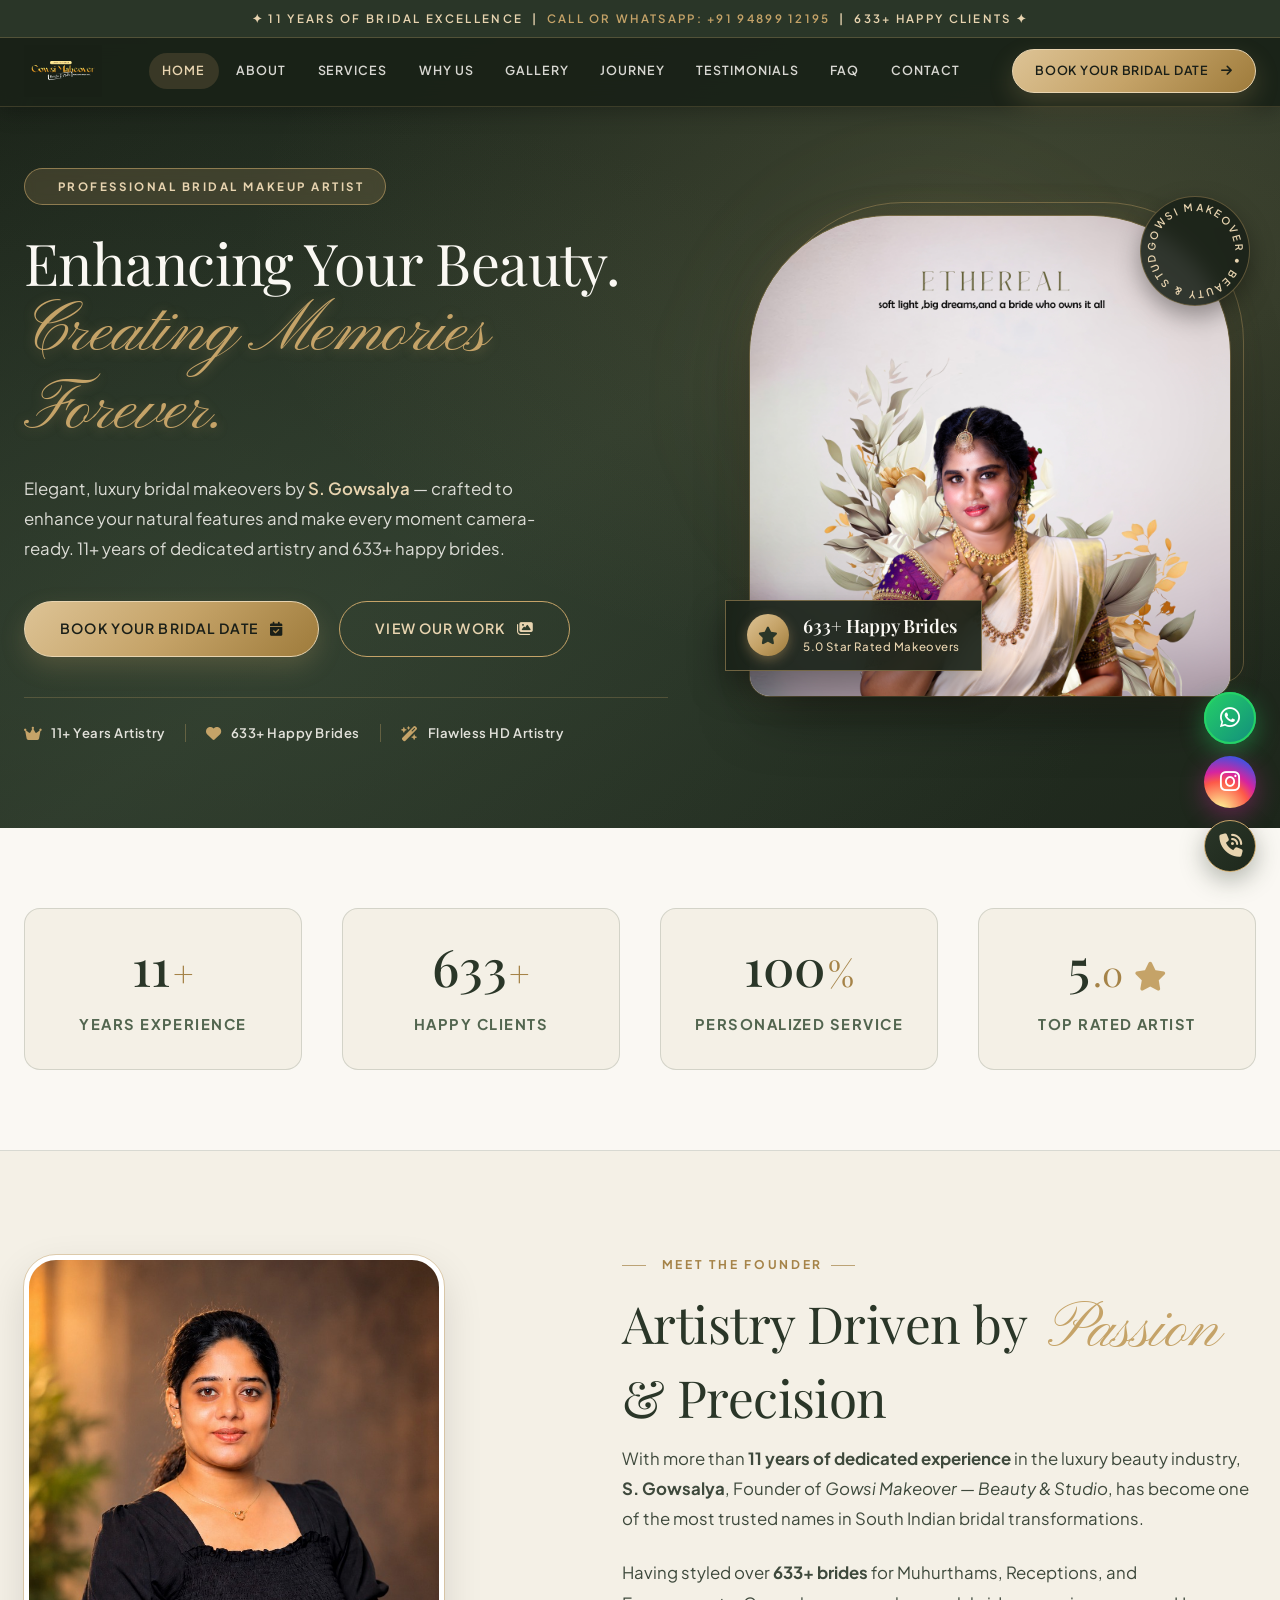
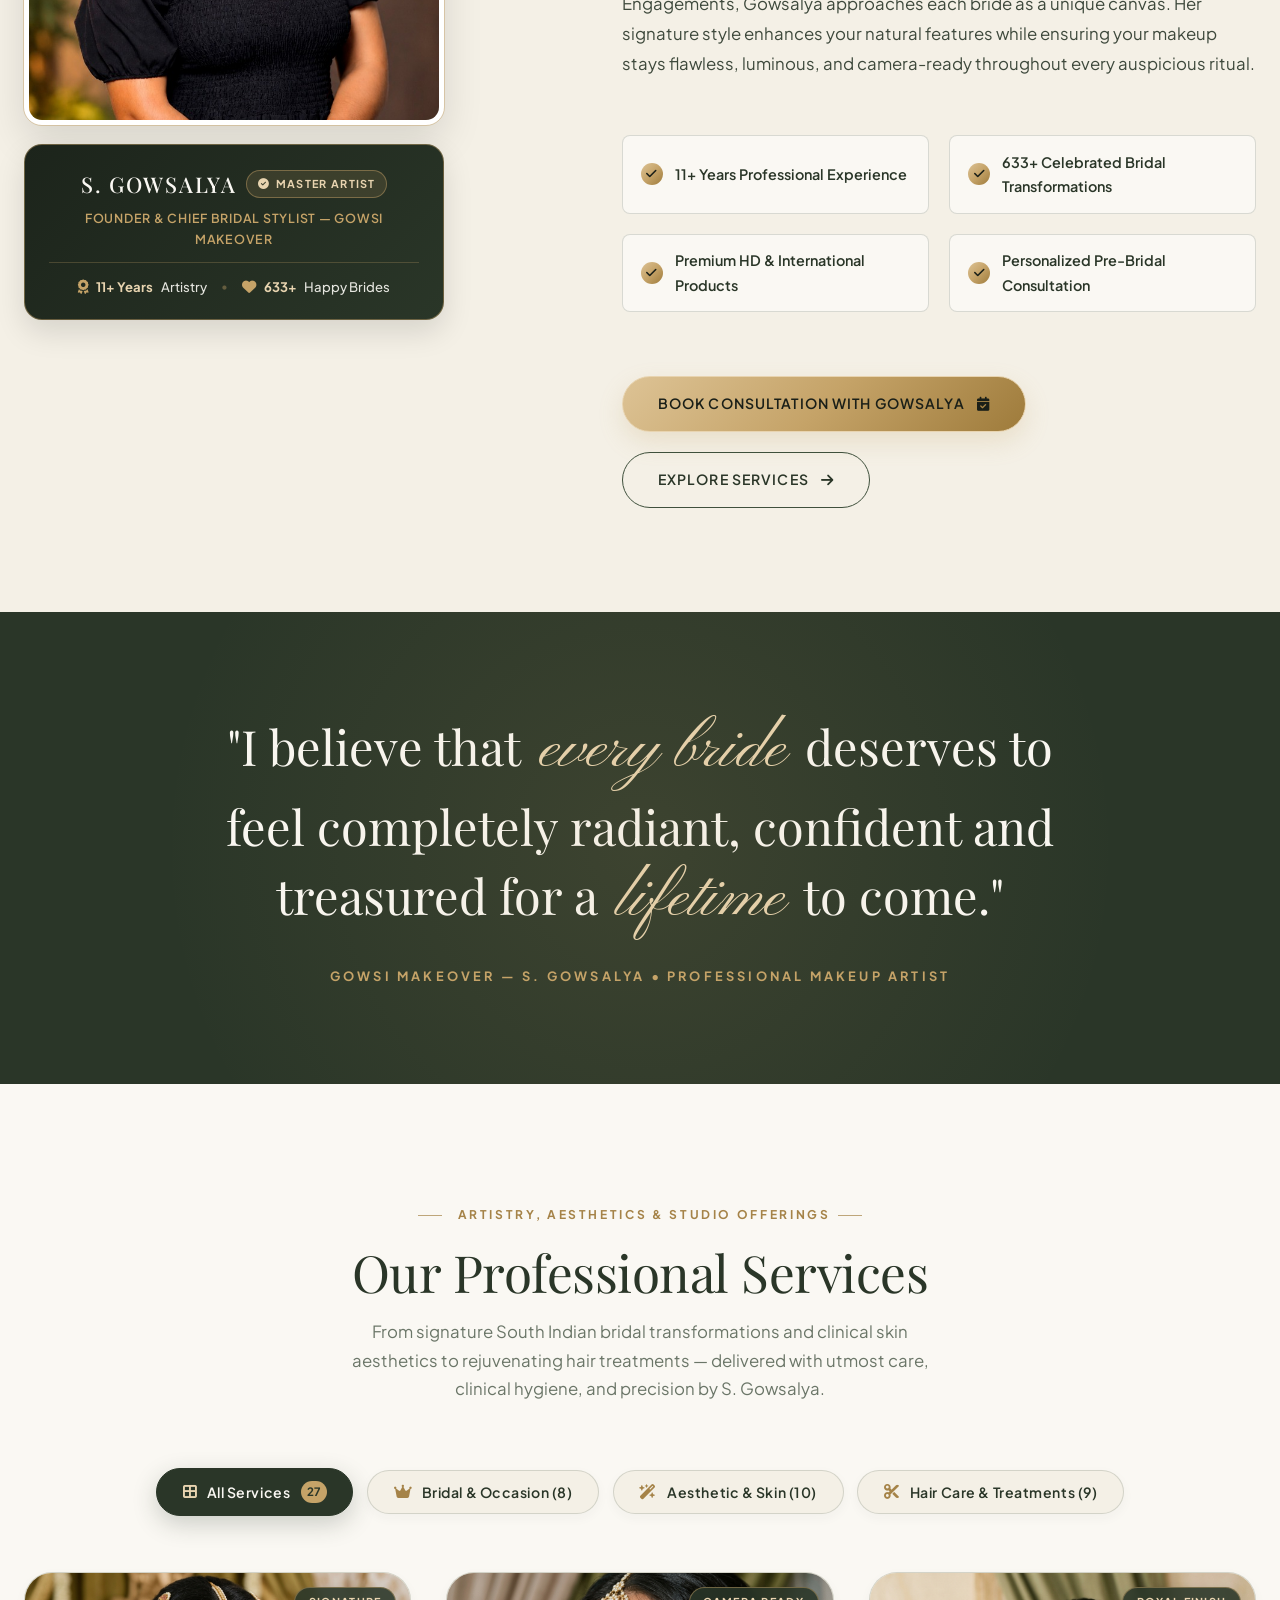
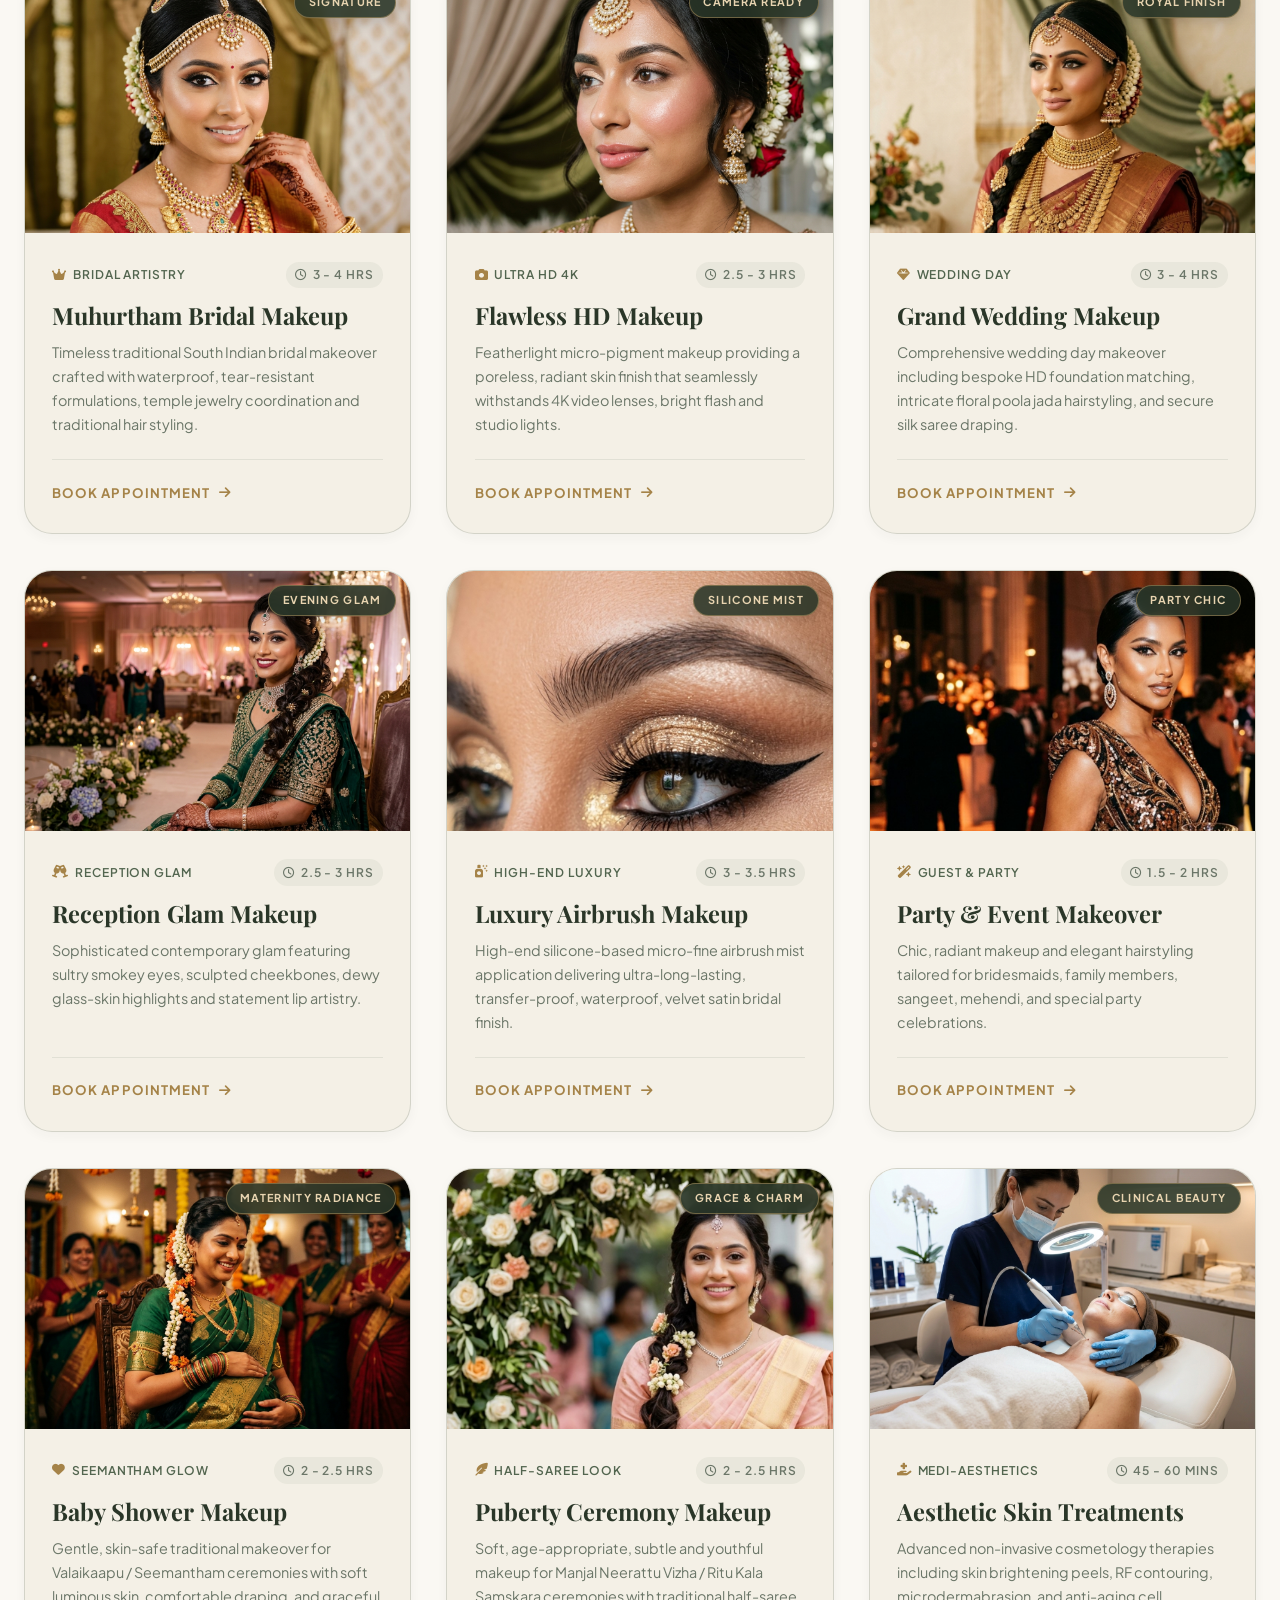
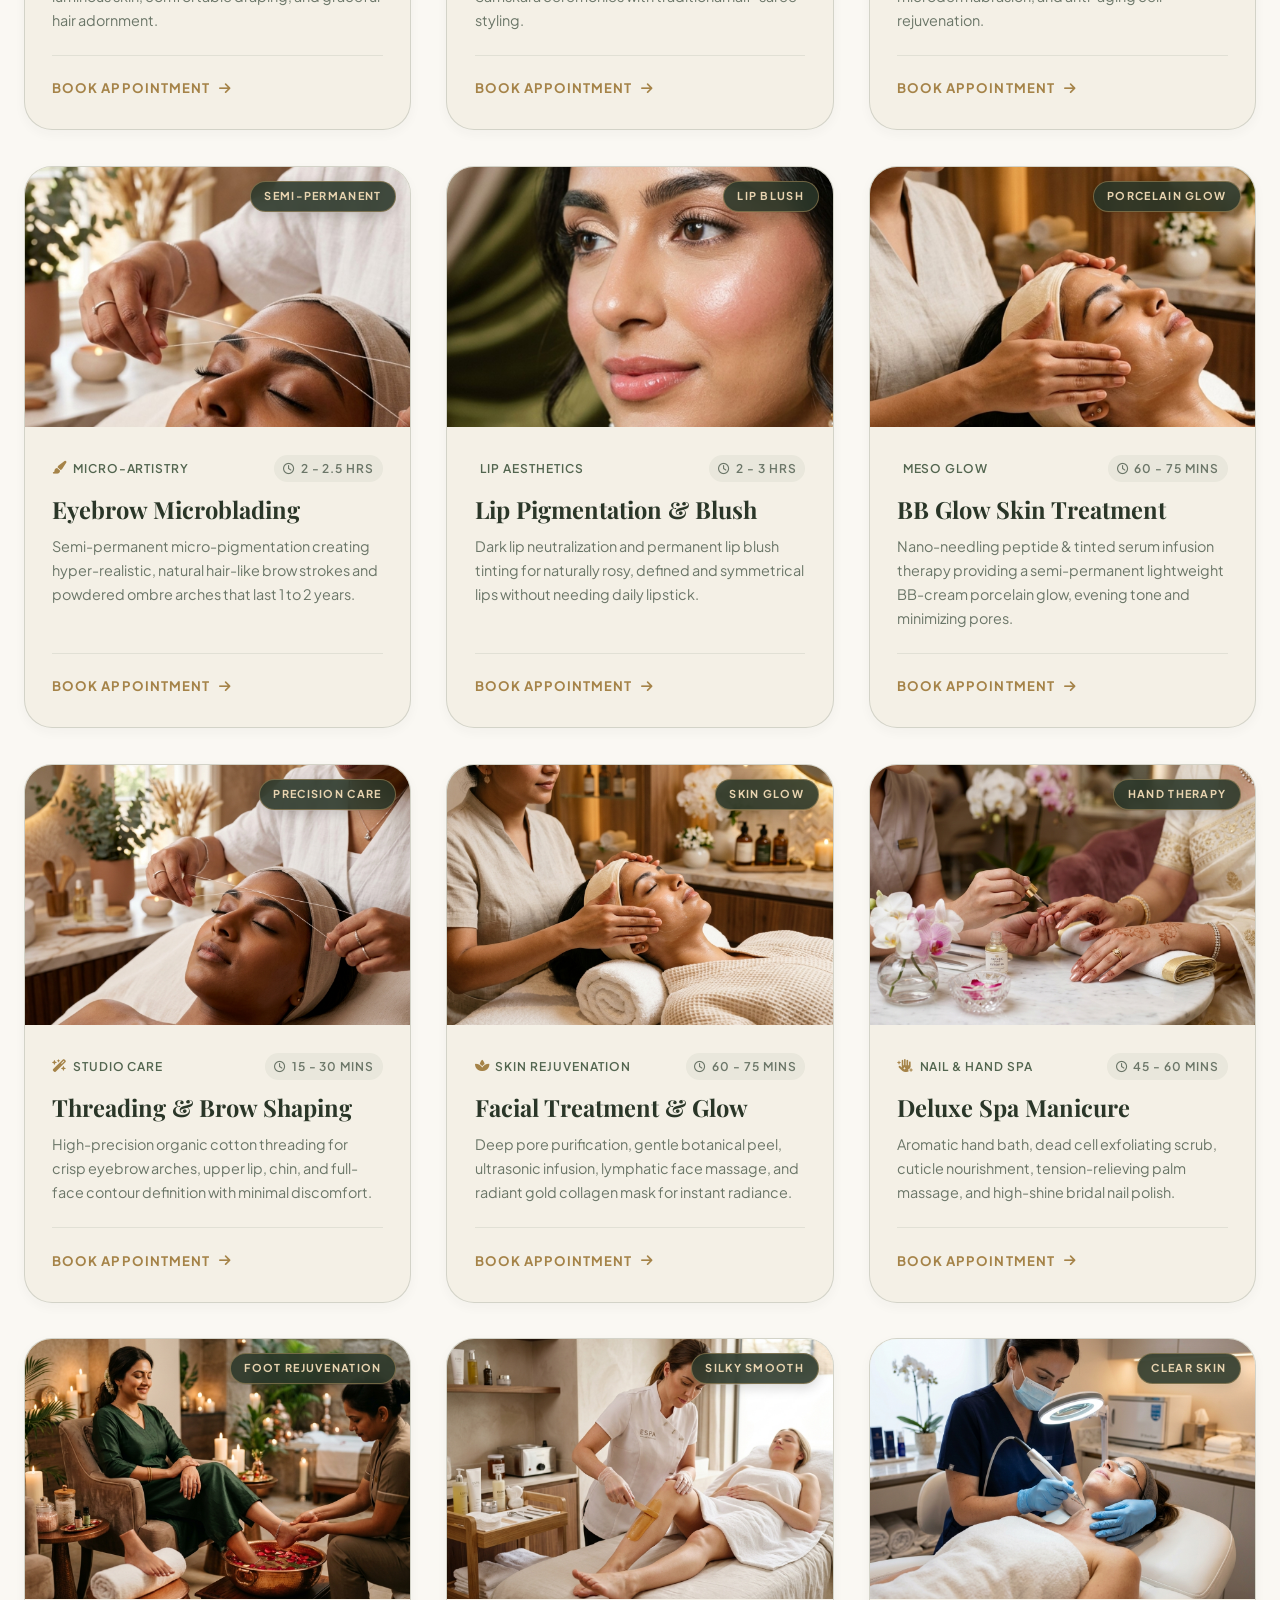
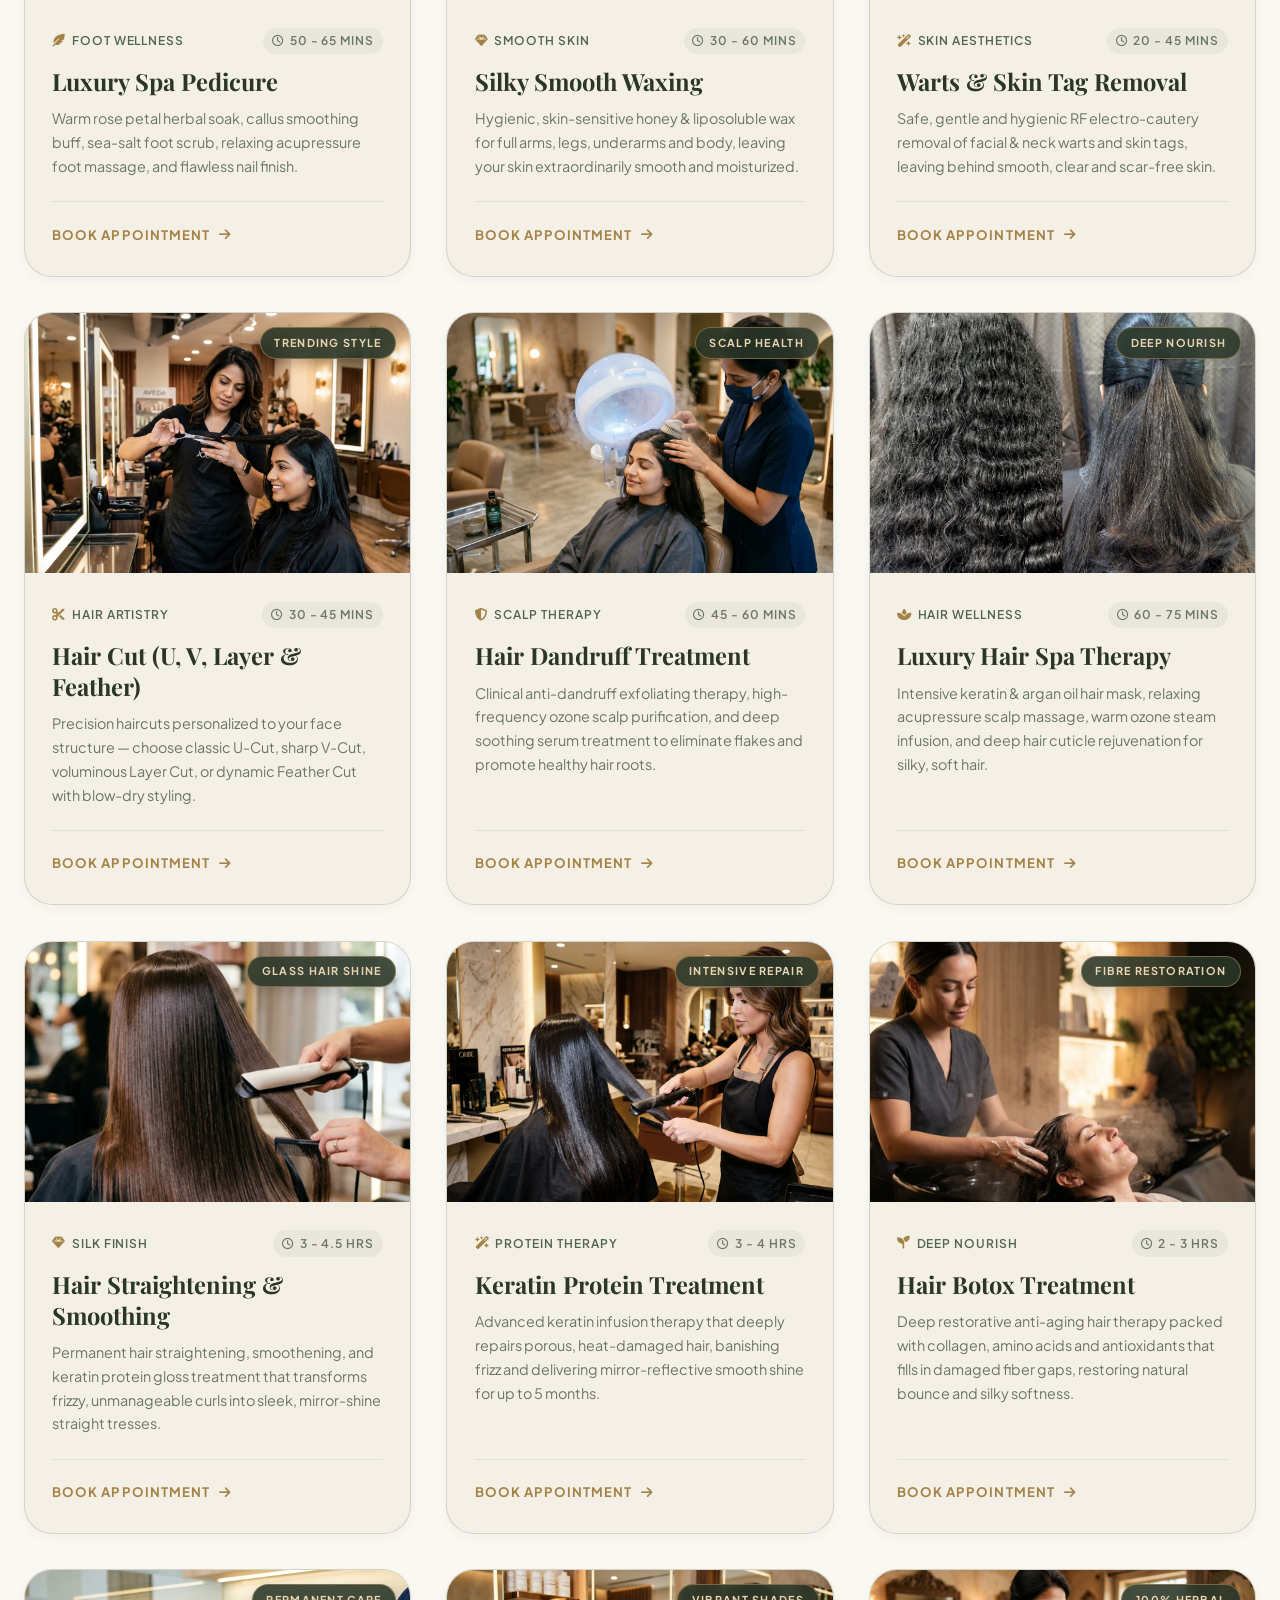
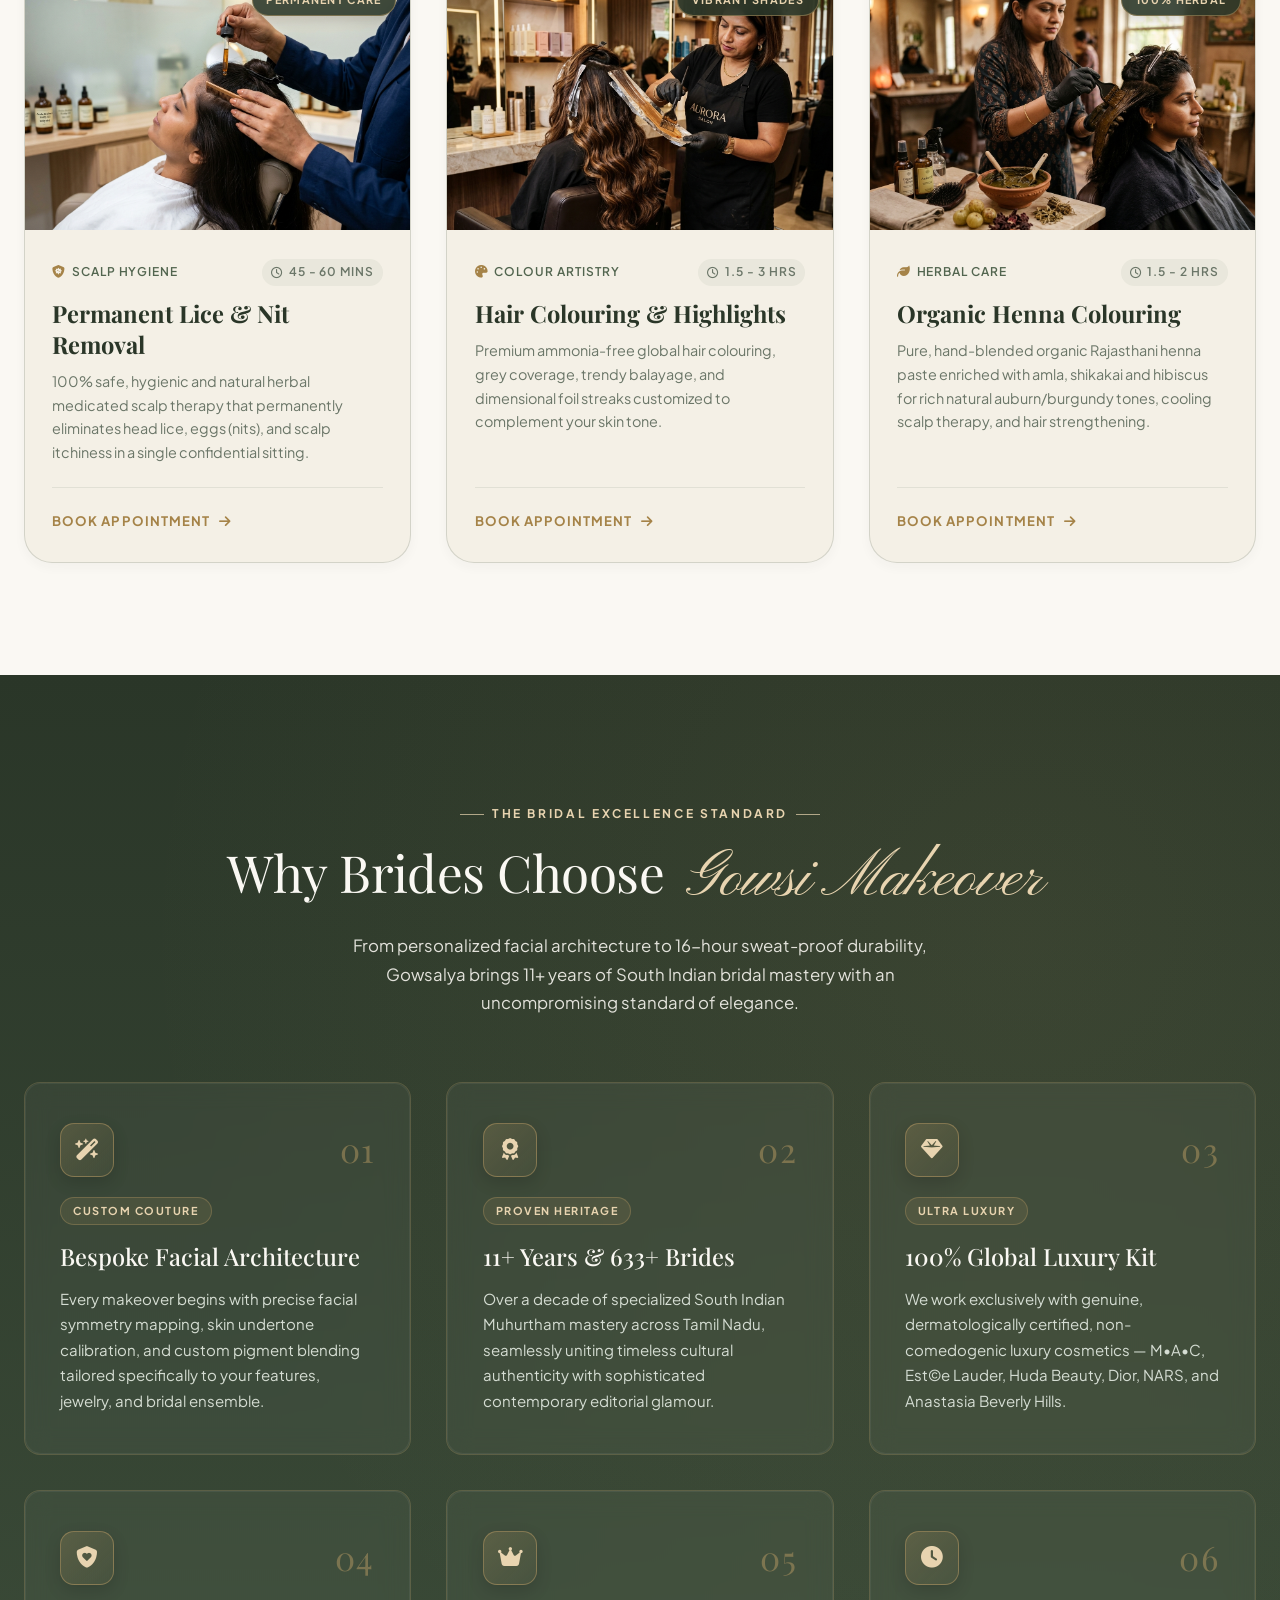
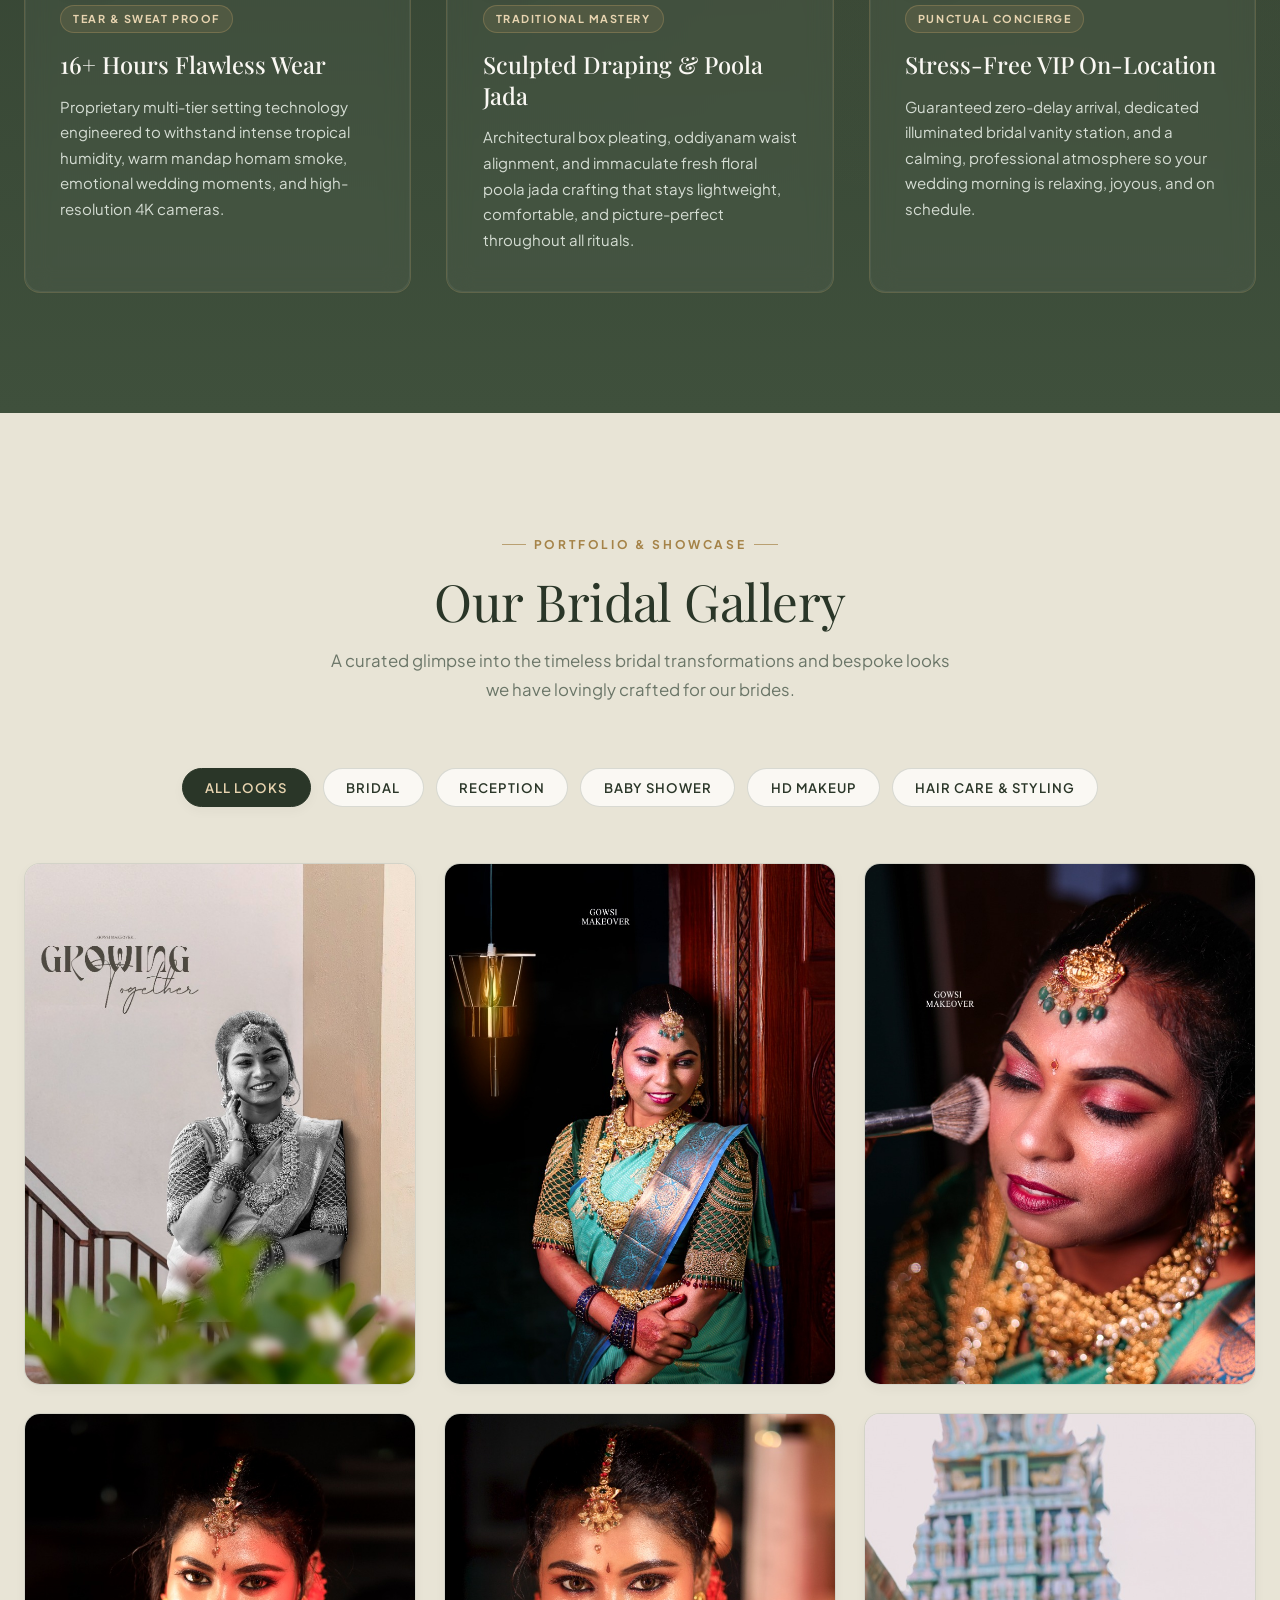
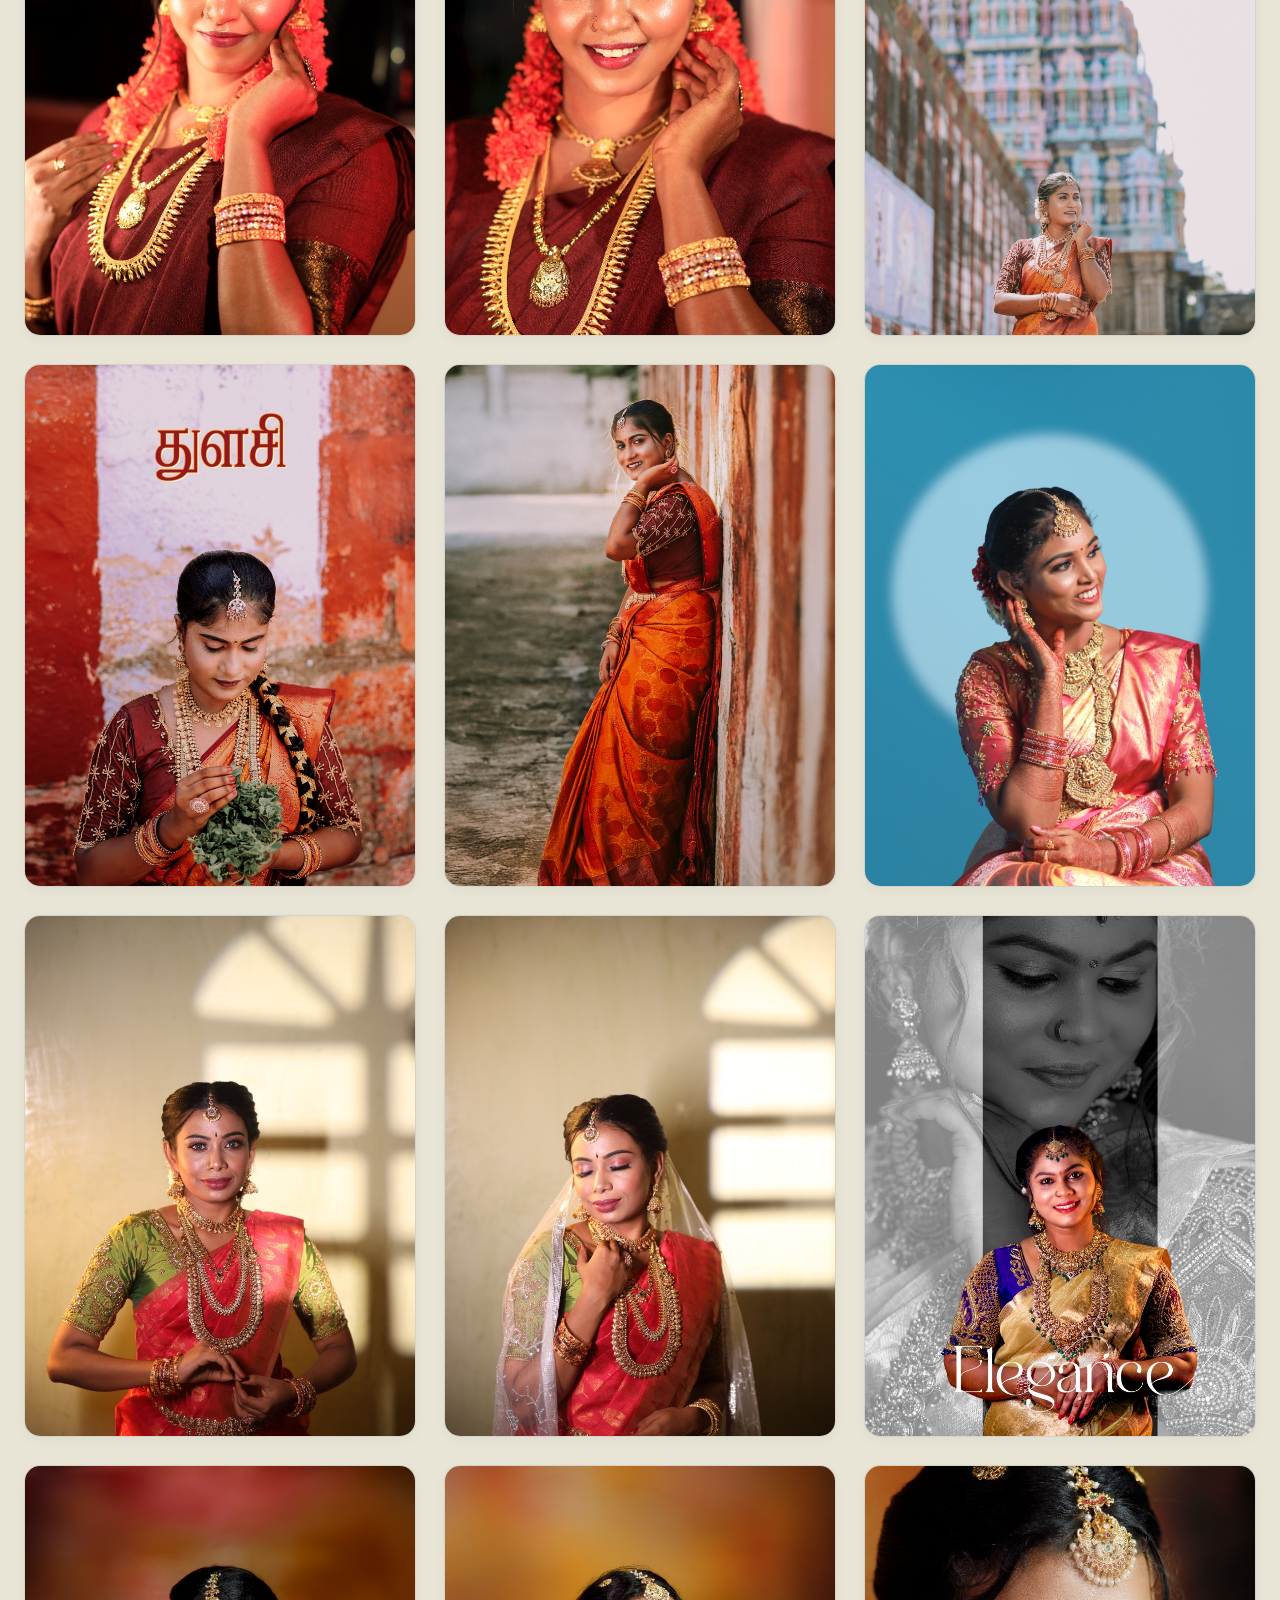
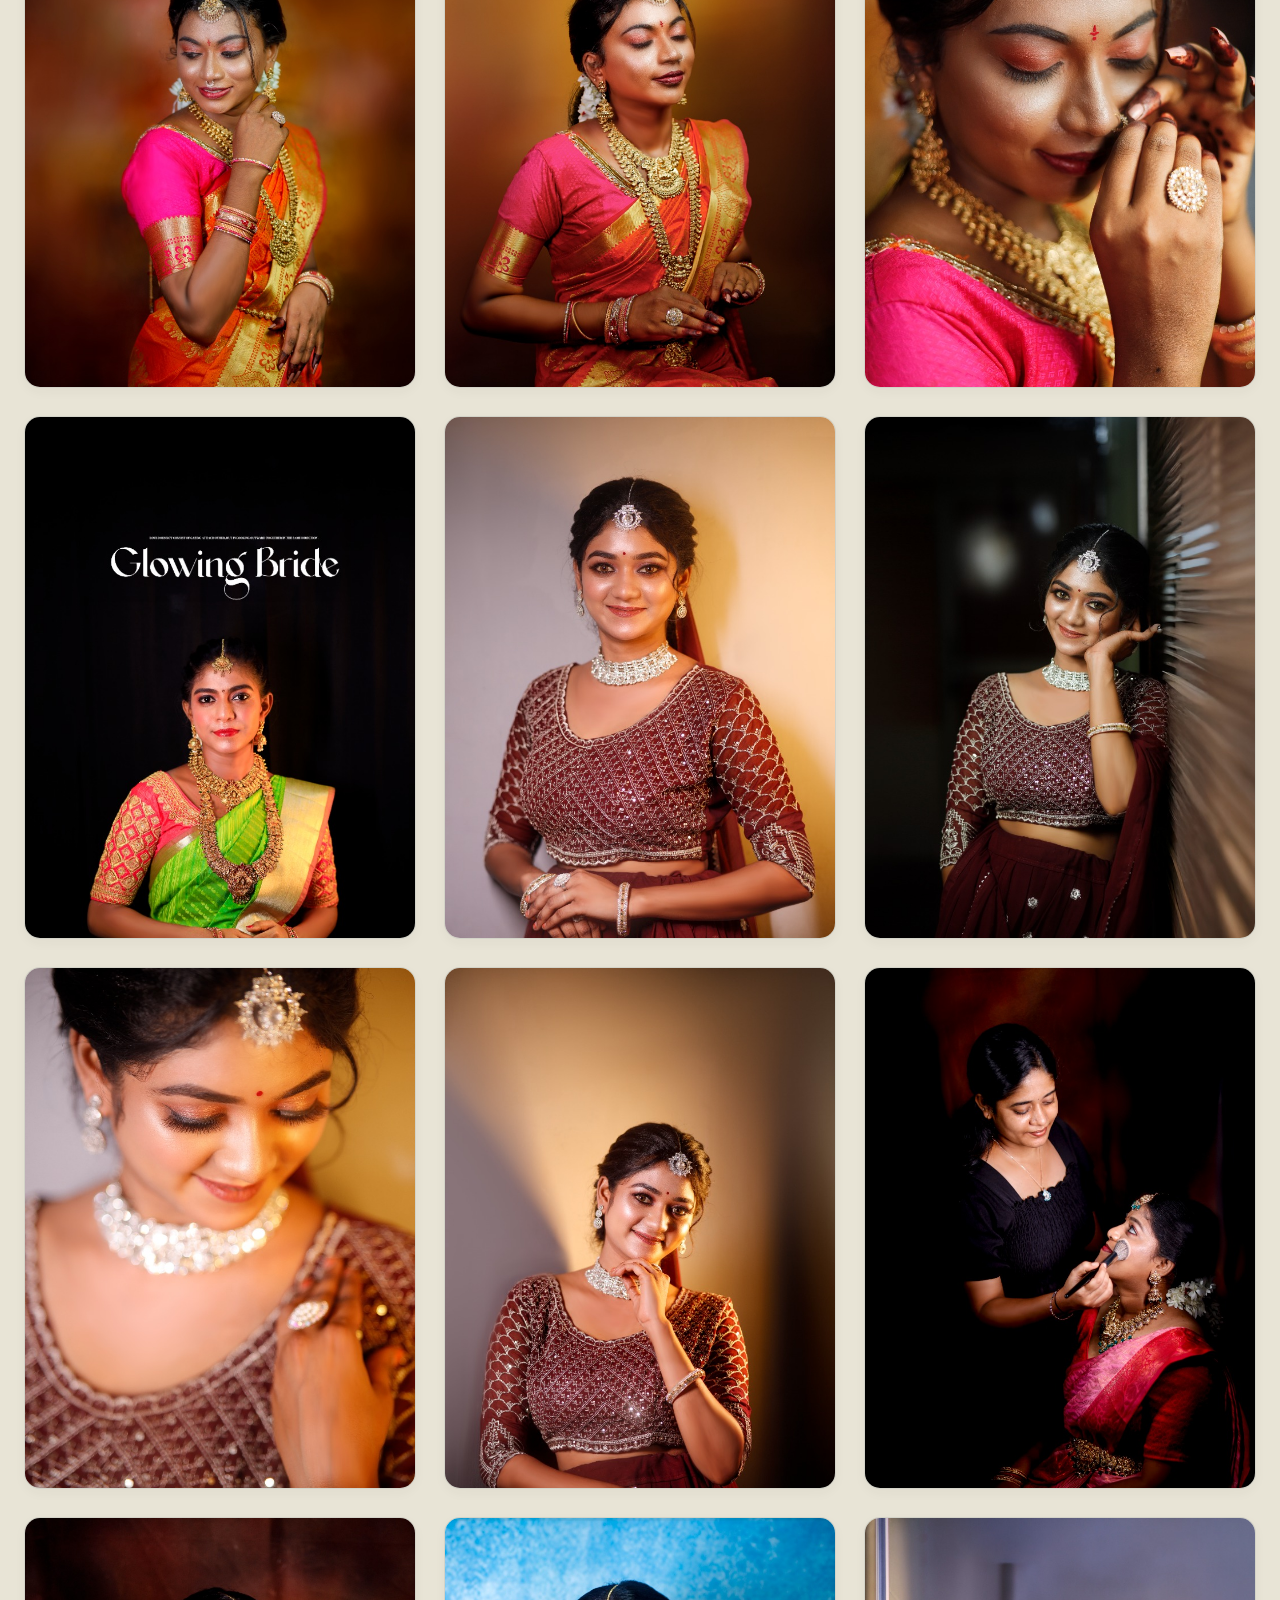
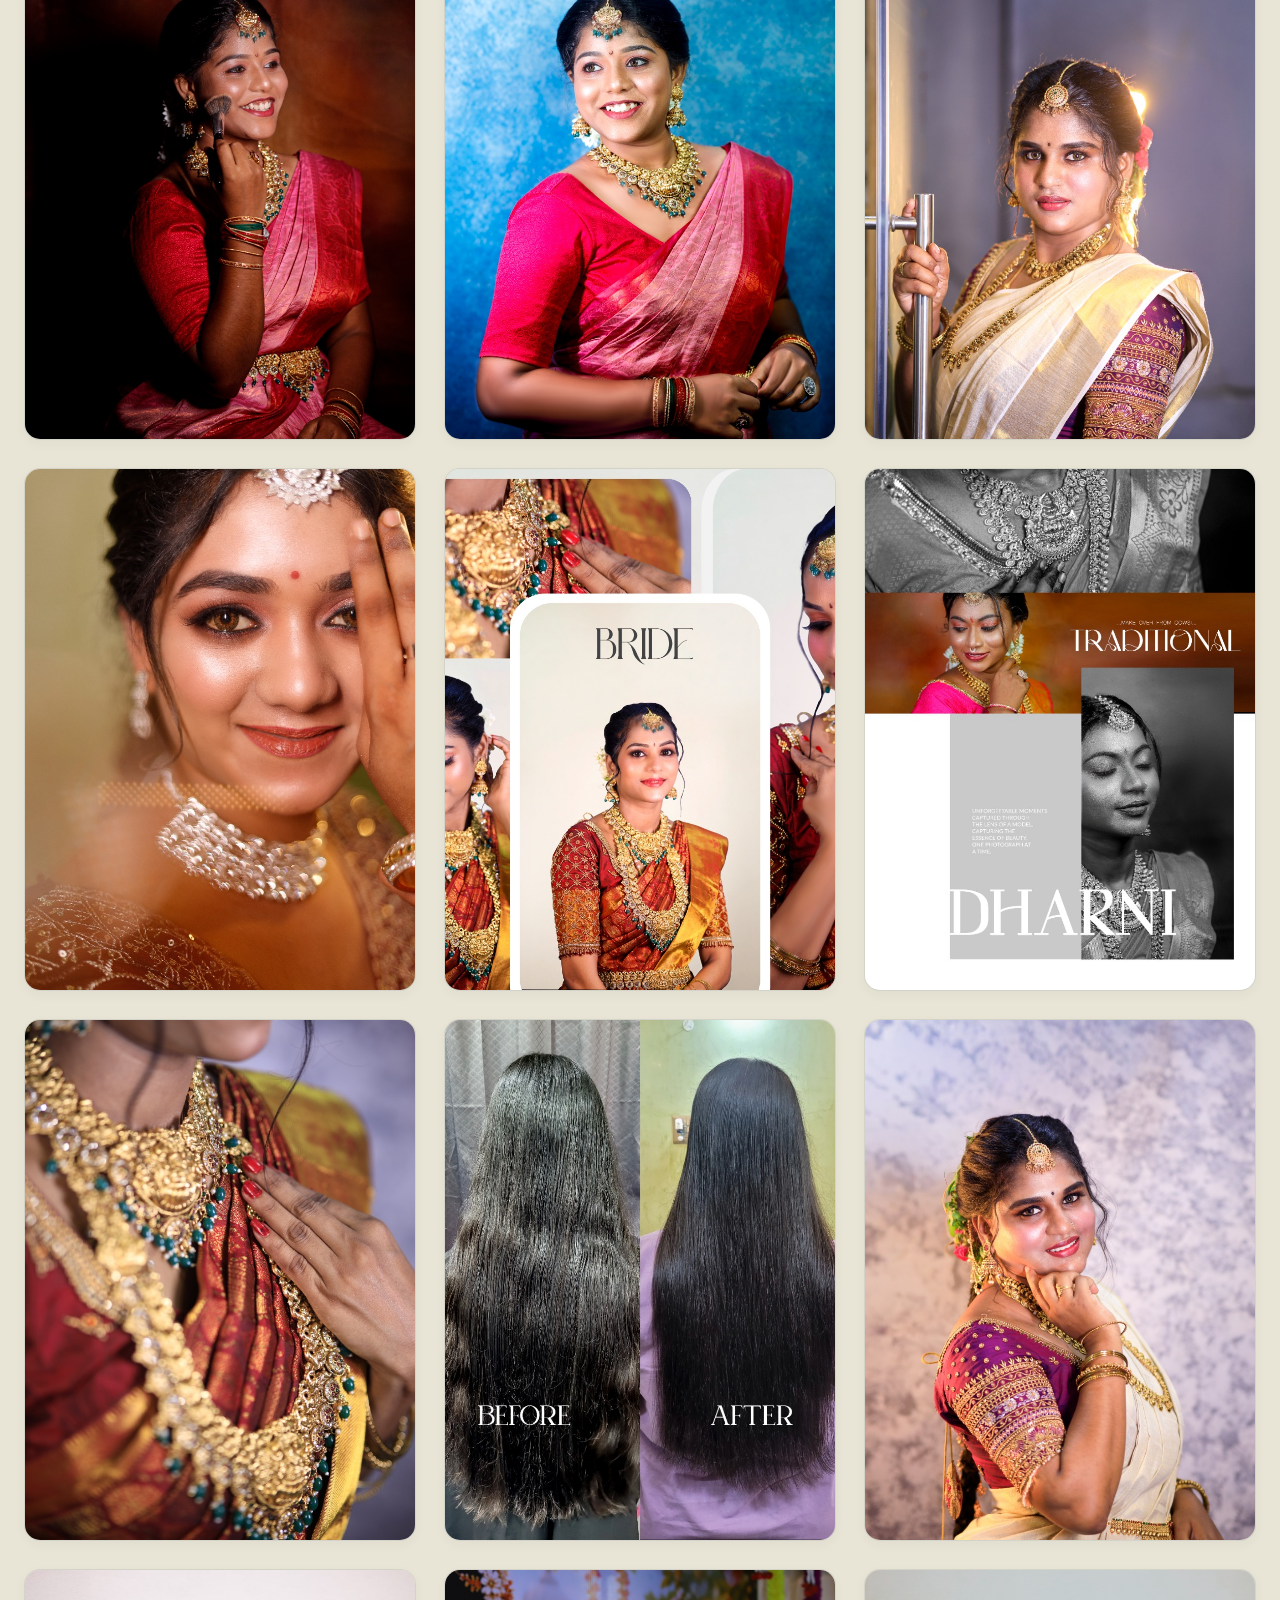
==== gowsalya makeup/index.html @ 1aa8d176 "Add files via upload" ====
<!DOCTYPE html>
<html lang="en">
<head>
  <meta charset="UTF-8">
  <meta name="viewport" content="width=device-width, initial-scale=1.0">
  <meta http-equiv="X-UA-Compatible" content="ie=edge">
  
  <!-- Primary SEO Meta Tags -->
  <title>Gowsi Makeover | Professional Bridal Makeup Artist — S. Gowsalya</title>
  <meta name="title" content="Gowsi Makeover | Professional Bridal Makeup Artist — S. Gowsalya">
  <meta name="description" content="Gowsi Makeover by S. Gowsalya offers elegant and personalized bridal makeup, hairstyling and beauty services. With 11 years of experience and 633+ happy clients, create your dream bridal look with Gowsalya.">
  <meta name="keywords" content="Gowsi Makeover, S. Gowsalya, Gowsalya Makeup Artist, Bridal Makeup Artist, South Indian Bridal Makeup, HD Bridal Makeup, Reception Makeup, Engagement Makeup, Saree Draping, Bridal Hairstyling">
  <meta name="author" content="Gowsi Makeover — S. Gowsalya">
  <meta name="theme-color" content="#3F503C">

  <!-- Open Graph / Facebook / WhatsApp -->
  <meta property="og:type" content="website">
  <meta property="og:title" content="Gowsi Makeover | Professional Bridal Makeup Artist — S. Gowsalya">
  <meta property="og:description" content="Elegant bridal makeovers crafted to enhance your natural beauty and make every moment camera-ready. 250+ bridal makeovers crafted with love and precision.">
  <meta property="og:image" content="assets/images/hero_bridal_main.jpg">

  <!-- Stylesheets -->
  <link rel="stylesheet" href="styles/main.css">
  
  <!-- Font Awesome Icons -->
  <link rel="stylesheet" href="https://cdnjs.cloudflare.com/ajax/libs/font-awesome/6.4.0/css/all.min.css">
</head>
<body>

  <!-- Gold Announcement Bar -->
  <div class="announcement-bar" id="announcementBar">
    ✦ 11 Years of Bridal Excellence &nbsp;|&nbsp; <span>Call or WhatsApp: +91 94899 12195</span> &nbsp;|&nbsp; 633+ Happy Clients ✦
  </div>

  <!-- ==========================================================================
       NAVIGATION BAR
       ========================================================================== -->
  <header class="site-header" id="siteHeader">
    <div class="container nav-wrapper">
      <a href="#home" class="brand-logo" id="navBrandLogo" aria-label="Gowsi Makeover - Home">
        <img src="assets/images/gowsi_logo.jpg" alt="Gowsi Makeover — Beauty &amp; Studio — Professional Makeup Artist" class="logo-img">
      </a>

      <nav class="nav-links" id="desktopNav">
        <a href="#home" class="nav-link active">Home</a>
        <a href="#about" class="nav-link">About</a>
        <a href="#services" class="nav-link">Services</a>
        <a href="#why-us" class="nav-link">Why Us</a>
        <a href="#gallery" class="nav-link">Gallery</a>
        <a href="#experience" class="nav-link">Journey</a>
        <a href="#testimonials" class="nav-link">Testimonials</a>
        <a href="#faq" class="nav-link">FAQ</a>
        <a href="#contact" class="nav-link">Contact</a>
      </nav>

      <a href="#contact" class="btn btn-primary nav-cta-btn" id="headerCtaBtn">
        <span>Book Your Bridal Date</span>
        <i class="fa-solid fa-arrow-right"></i>
      </a>

      <button class="mobile-toggle" id="mobileMenuToggle" aria-label="Toggle Navigation Menu">
        <div class="hamburger-box">
          <span class="hamburger-line"></span>
          <span class="hamburger-line"></span>
          <span class="hamburger-line"></span>
        </div>
      </button>
    </div>
  </header>

  <!-- Mobile Drawer Menu -->
  <div class="mobile-nav-drawer" id="mobileDrawer">
    <div>
      <div class="brand-logo mobile-drawer-logo" style="margin-bottom: 2.5rem;">
        <img src="assets/images/gowsi_logo.jpg" alt="Gowsi Makeover — Beauty &amp; Studio" class="logo-img logo-img-drawer">
      </div>
      <div class="mobile-nav-links">
        <a href="#home" class="mobile-nav-link">Home</a>
        <a href="#about" class="mobile-nav-link">About Gowsalya</a>
        <a href="#services" class="mobile-nav-link">Beauty Services</a>
        <a href="#why-us" class="mobile-nav-link">Why Choose Us</a>
        <a href="#gallery" class="mobile-nav-link">Bridal Gallery</a>
        <a href="#experience" class="mobile-nav-link">The Experience</a>
        <a href="#testimonials" class="mobile-nav-link">Testimonials</a>
        <a href="#faq" class="mobile-nav-link">FAQ</a>
        <a href="#contact" class="mobile-nav-link">Contact &amp; Enquiry</a>
      </div>
    </div>
    <div class="mobile-drawer-footer">
      <p>Elevating South Indian Bridal Beauty</p>
      <a href="#contact" class="btn btn-primary" style="width: 100%;">Book Your Date</a>
    </div>
  </div>

  <!-- ==========================================================================
       HERO SECTION — Two-Column Split Layout with Full Bridal Portrait
       ========================================================================== -->
  <section class="hero-section" id="home">
    <div class="hero-bg-glow"></div>
    <div class="container hero-grid">
      <!-- Left Column: Content &amp; Conversion Elements -->
      <div class="hero-content">
        <div class="hero-badge-pill">
          <i class="fa-solid fa-sparkles sparkle"></i>
          <span>Professional Bridal Makeup Artist</span>
        </div>

        <h1 class="hero-title">
          Enhancing Your Beauty.<br>
          <span class="cursive-highlight">Creating Memories Forever.</span>
        </h1>

        <p class="hero-description">
          Elegant, luxury bridal makeovers by <strong>S. Gowsalya</strong> — crafted to enhance your natural features and make every moment camera-ready. 11+ years of dedicated artistry and 633+ happy brides.
        </p>

        <div class="hero-actions">
          <a href="#contact" class="btn btn-primary" id="heroPrimaryCta">
            <span>Book Your Bridal Date</span>
            <i class="fa-solid fa-calendar-check"></i>
          </a>
          <a href="#gallery" class="btn btn-outline-gold" id="heroSecondaryCta">
            <span>View Our Work</span>
            <i class="fa-solid fa-images"></i>
          </a>
        </div>

        <!-- Trust Badges Strip below CTAs -->
        <div class="hero-trust-badges">
          <div class="trust-badge-item">
            <i class="fa-solid fa-crown"></i>
            <span>11+ Years Artistry</span>
          </div>
          <div class="trust-badge-divider"></div>
          <div class="trust-badge-item">
            <i class="fa-solid fa-heart"></i>
            <span>633+ Happy Brides</span>
          </div>
          <div class="trust-badge-divider"></div>
          <div class="trust-badge-item">
            <i class="fa-solid fa-wand-magic-sparkles"></i>
            <span>Flawless HD Artistry</span>
          </div>
        </div>
      </div>

      <!-- Right Column: Visual Frame with Full Bridal Photo -->
      <div class="hero-visual">
        <div class="hero-image-wrapper">
          <div class="hero-image-backdrop"></div>
          
          <div class="hero-image-frame">
            <img src="assets/images/hero_gowsalya_bridal.jpg" alt="S. Gowsalya Bridal Makeover — Gowsi Makeover" loading="eager" id="heroMainImg">
          </div>

          <!-- Floating Client Count Card -->
          <div class="hero-floating-card">
            <div class="floating-card-icon">
              <i class="fa-solid fa-star"></i>
            </div>
            <div class="floating-card-text">
              <span class="card-title">633+ Happy Brides</span>
              <span class="card-subtitle">5.0 Star Rated Makeovers</span>
            </div>
          </div>

          <!-- Rotating Luxury Seal Badge -->
          <div class="hero-seal-badge">
            <div class="seal-rotating-text">
              <svg viewBox="0 0 100 100" width="100%" height="100%">
                <defs>
                  <path id="circlePath" d="M 50, 50 m -37, 0 a 37,37 0 1,1 74,0 a 37,37 0 1,1 -74,0" />
                </defs>
                <text font-size="9.5" font-weight="600" letter-spacing="2px" fill="var(--color-gold-light)">
                  <textPath xlink:href="#circlePath" href="#circlePath">
                    GOWSI MAKEOVER • BEAUTY &amp; STUDIO •
                  </textPath>
                </text>
              </svg>
            </div>
            <div class="seal-center-icon">
              <i class="fa-solid fa-sparkles"></i>
            </div>
          </div>
        </div>
      </div>
    </div>
  </section>

  <!-- ==========================================================================
       EXPERIENCE &amp; STATS SECTION
       ========================================================================== -->
  <section class="stats-section" id="stats">
    <div class="container">
      <div class="stats-grid">
        <div class="stat-card">
          <div class="stat-number-wrapper">
            <span class="stat-number" data-target="11">0</span>
            <span class="stat-suffix">+</span>
          </div>
          <div class="stat-title">Years Experience</div>
        </div>

        <div class="stat-card">
          <div class="stat-number-wrapper">
            <span class="stat-number" data-target="633">0</span>
            <span class="stat-suffix">+</span>
          </div>
          <div class="stat-title">Happy Clients</div>
        </div>

        <div class="stat-card">
          <div class="stat-number-wrapper">
            <span class="stat-number" data-target="100">0</span>
            <span class="stat-suffix">%</span>
          </div>
          <div class="stat-title">Personalized Service</div>
        </div>

        <div class="stat-card">
          <div class="stat-number-wrapper">
            <span class="stat-number" data-target="5">0</span>
            <span class="stat-suffix">.0 <i class="fa-solid fa-star" style="color: var(--color-gold-main); font-size: 0.82em; margin-left: 2px;"></i></span>
          </div>
          <div class="stat-title">Top Rated Artist</div>
        </div>
      </div>
    </div>
  </section>

  <!-- ==========================================================================
       ABOUT SECTION — MEET THE FOUNDER: S. GOWSALYA
       ========================================================================== -->
  <section class="about-section" id="about">
    <div class="container">
      <div class="about-grid">
        <!-- Left: Founder Portrait &amp; Profile Card -->
        <div class="about-image-wrapper">
          <div class="about-main-image-frame">
            <img src="assets/images/gowsalya_founder.jpg" alt="S. Gowsalya — Founder &amp; Chief Bridal Makeup Artist at Gowsi Makeover" loading="lazy">
          </div>

          <!-- Professional Identity Card below Photo -->
          <div class="founder-profile-card">
            <div class="founder-identity">
              <div class="founder-badge-row">
                <h3 class="founder-name">S. GOWSALYA</h3>
                <span class="founder-verified-pill"><i class="fa-solid fa-circle-check"></i> Master Artist</span>
              </div>
              <span class="founder-role">Founder &amp; Chief Bridal Stylist — Gowsi Makeover</span>
            </div>
            <div class="founder-meta">
              <div class="meta-tag"><i class="fa-solid fa-award"></i> <strong>11+ Years</strong> Artistry</div>
              <div class="meta-sep">•</div>
              <div class="meta-tag"><i class="fa-solid fa-heart"></i> <strong>633+</strong> Happy Brides</div>
            </div>
          </div>
        </div>

        <!-- Right: Professional Bio &amp; Highlights -->
        <div class="about-content">
          <div class="eyebrow-tag"><i class="fa-solid fa-sparkles"></i> Meet The Founder</div>
          <h2 class="section-title">
            Artistry Driven by <span class="script-accent">Passion</span> &amp; Precision
          </h2>

          <p class="about-body-text">
            With more than <strong>11 years of dedicated experience</strong> in the luxury beauty industry, <strong>S. Gowsalya</strong>, Founder of <em>Gowsi Makeover — Beauty &amp; Studio</em>, has become one of the most trusted names in South Indian bridal transformations.
          </p>

          <p class="about-body-text">
            Having styled over <strong>633+ brides</strong> for Muhurthams, Receptions, and Engagements, Gowsalya approaches each bride as a unique canvas. Her signature style enhances your natural features while ensuring your makeup stays flawless, luminous, and camera-ready throughout every auspicious ritual.
          </p>

          <div class="about-highlights-grid">
            <div class="highlight-item">
              <div class="icon-check"><i class="fa-solid fa-check"></i></div>
              <span>11+ Years Professional Experience</span>
            </div>
            <div class="highlight-item">
              <div class="icon-check"><i class="fa-solid fa-check"></i></div>
              <span>633+ Celebrated Bridal Transformations</span>
            </div>
            <div class="highlight-item">
              <div class="icon-check"><i class="fa-solid fa-check"></i></div>
              <span>Premium HD &amp; International Products</span>
            </div>
            <div class="highlight-item">
              <div class="icon-check"><i class="fa-solid fa-check"></i></div>
              <span>Personalized Pre-Bridal Consultation</span>
            </div>
          </div>

          <div class="about-actions-row">
            <a href="#contact" class="btn btn-primary" id="aboutConsultCta">
              <span>Book Consultation with Gowsalya</span>
              <i class="fa-solid fa-calendar-check"></i>
            </a>
            <a href="#services" class="btn btn-outline-olive" id="aboutServicesCta">
              <span>Explore Services</span>
              <i class="fa-solid fa-arrow-right"></i>
            </a>
          </div>
        </div>
      </div>
    </div>
  </section>

  <!-- ==========================================================================
       EDITORIAL QUOTE BANNER
       ========================================================================== -->
  <section class="editorial-quote-banner">
    <div class="container-narrow">
      <p class="quote-statement">
        "I believe that <span class="script-word">every bride</span> deserves to feel completely radiant, confident and treasured for a <span class="script-word">lifetime</span> to come."
      </p>
      <div class="quote-author">GOWSI MAKEOVER — S. GOWSALYA • PROFESSIONAL MAKEUP ARTIST</div>
    </div>
  </section>

  <!-- ==========================================================================
       SERVICES SECTION (Bridal Makeovers, Aesthetics &amp; Hair Care)
       ========================================================================== -->
  <section class="services-section" id="services">
    <div class="container">
      <div class="section-header">
        <div class="eyebrow-tag"><i class="fa-solid fa-sparkles"></i> Artistry, Aesthetics &amp; Studio Offerings</div>
        <h2 class="section-title">Our Professional Services</h2>
        <p class="section-subtitle">
          From signature South Indian bridal transformations and clinical skin aesthetics to rejuvenating hair treatments — delivered with utmost care, clinical hygiene, and precision by S. Gowsalya.
        </p>
      </div>

      <!-- Service Category Filter Tabs -->
      <div class="service-filter-nav">
        <button class="service-filter-btn active" data-service-filter="all" id="filterAllServices">
          <i class="fa-solid fa-border-all"></i>
          <span>All Services</span>
          <span class="filter-count">27</span>
        </button>
        <button class="service-filter-btn" data-service-filter="bridal" id="filterBridalServices">
          <i class="fa-solid fa-crown"></i>
          <span>Bridal &amp; Occasion (8)</span>
        </button>
        <button class="service-filter-btn" data-service-filter="skin" id="filterSkinServices">
          <i class="fa-solid fa-wand-magic-sparkles"></i>
          <span>Aesthetic &amp; Skin (10)</span>
        </button>
        <button class="service-filter-btn" data-service-filter="hair" id="filterHairServices">
          <i class="fa-solid fa-scissors"></i>
          <span>Hair Care &amp; Treatments (9)</span>
        </button>
      </div>

      <div class="services-grid">
        <!-- ================= BRIDAL &amp; OCCASION MAKEOVERS ================= -->

        <!-- 1. Muhurtham Bridal Makeup -->
        <div class="service-card" data-service-category="bridal">
          <div class="service-image-box">
            <img src="assets/images/service_bridal_makeup.jpg" alt="South Indian Muhurtham Bridal Makeup by Gowsi Makeover">
            <span class="service-badge-pill">Signature</span>
          </div>
          <div class="service-content">
            <div class="service-meta-row">
              <span class="service-tag"><i class="fa-solid fa-crown"></i> Bridal Artistry</span>
              <span class="service-duration"><i class="fa-regular fa-clock"></i> 3 - 4 Hrs</span>
            </div>
            <h3 class="service-title">Muhurtham Bridal Makeup</h3>
            <p class="service-desc">
              Timeless traditional South Indian bridal makeover crafted with waterproof, tear-resistant formulations, temple jewelry coordination and traditional hair styling.
            </p>
            <div class="service-card-footer">
              <a href="https://wa.me/919489912195?text=Hello%20Gowsalya,%20I%20would%20like%20to%20enquire%20about%20Muhurtham%20Bridal%20Makeup." class="service-footer-link" target="_blank" rel="noopener">
                <span>Book Appointment</span>
                <i class="fa-solid fa-arrow-right"></i>
              </a>
            </div>
          </div>
        </div>

        <!-- 2. HD Bridal Makeup -->
        <div class="service-card" data-service-category="bridal">
          <div class="service-image-box">
            <img src="assets/images/service_hd_makeup.jpg" alt="High Definition Flawless HD Bridal Makeup">
            <span class="service-badge-pill">Camera Ready</span>
          </div>
          <div class="service-content">
            <div class="service-meta-row">
              <span class="service-tag"><i class="fa-solid fa-camera"></i> Ultra HD 4K</span>
              <span class="service-duration"><i class="fa-regular fa-clock"></i> 2.5 - 3 Hrs</span>
            </div>
            <h3 class="service-title">Flawless HD Makeup</h3>
            <p class="service-desc">
              Featherlight micro-pigment makeup providing a poreless, radiant skin finish that seamlessly withstands 4K video lenses, bright flash and studio lights.
            </p>
            <div class="service-card-footer">
              <a href="https://wa.me/919489912195?text=Hello%20Gowsalya,%20I%20would%20like%20to%20enquire%20about%20Flawless%20HD%20Makeup." class="service-footer-link" target="_blank" rel="noopener">
                <span>Book Appointment</span>
                <i class="fa-solid fa-arrow-right"></i>
              </a>
            </div>
          </div>
        </div>

        <!-- 3. Wedding Makeup -->
        <div class="service-card" data-service-category="bridal">
          <div class="service-image-box">
            <img src="assets/images/service_wedding_makeup.jpg" alt="Grand Traditional Wedding Day Makeover">
            <span class="service-badge-pill">Royal Finish</span>
          </div>
          <div class="service-content">
            <div class="service-meta-row">
              <span class="service-tag"><i class="fa-solid fa-gem"></i> Wedding Day</span>
              <span class="service-duration"><i class="fa-regular fa-clock"></i> 3 - 4 Hrs</span>
            </div>
            <h3 class="service-title">Grand Wedding Makeup</h3>
            <p class="service-desc">
              Comprehensive wedding day makeover including bespoke HD foundation matching, intricate floral poola jada hairstyling, and secure silk saree draping.
            </p>
            <div class="service-card-footer">
              <a href="https://wa.me/919489912195?text=Hello%20Gowsalya,%20I%20would%20like%20to%20enquire%20about%20Grand%20Wedding%20Makeup." class="service-footer-link" target="_blank" rel="noopener">
                <span>Book Appointment</span>
                <i class="fa-solid fa-arrow-right"></i>
              </a>
            </div>
          </div>
        </div>

        <!-- 4. Reception Makeup -->
        <div class="service-card" data-service-category="bridal">
          <div class="service-image-box">
            <img src="assets/images/service_reception_makeup.jpg" alt="Glamorous Evening Reception Makeup">
            <span class="service-badge-pill">Evening Glam</span>
          </div>
          <div class="service-content">
            <div class="service-meta-row">
              <span class="service-tag"><i class="fa-solid fa-champagne-glasses"></i> Reception Glam</span>
              <span class="service-duration"><i class="fa-regular fa-clock"></i> 2.5 - 3 Hrs</span>
            </div>
            <h3 class="service-title">Reception Glam Makeup</h3>
            <p class="service-desc">
              Sophisticated contemporary glam featuring sultry smokey eyes, sculpted cheekbones, dewy glass-skin highlights and statement lip artistry.
            </p>
            <div class="service-card-footer">
              <a href="https://wa.me/919489912195?text=Hello%20Gowsalya,%20I%20would%20like%20to%20enquire%20about%20Reception%20Glam%20Makeup." class="service-footer-link" target="_blank" rel="noopener">
                <span>Book Appointment</span>
                <i class="fa-solid fa-arrow-right"></i>
              </a>
            </div>
          </div>
        </div>

        <!-- 5. Airbrush Makeup -->
        <div class="service-card" data-service-category="bridal">
          <div class="service-image-box">
            <img src="assets/images/service_airbrush_makeup.jpg" alt="Luxury High-End Airbrush Makeup">
            <span class="service-badge-pill">Silicone Mist</span>
          </div>
          <div class="service-content">
            <div class="service-meta-row">
              <span class="service-tag"><i class="fa-solid fa-spray-can-sparkles"></i> High-End Luxury</span>
              <span class="service-duration"><i class="fa-regular fa-clock"></i> 3 - 3.5 Hrs</span>
            </div>
            <h3 class="service-title">Luxury Airbrush Makeup</h3>
            <p class="service-desc">
              High-end silicone-based micro-fine airbrush mist application delivering ultra-long-lasting, transfer-proof, waterproof, velvet satin bridal finish.
            </p>
            <div class="service-card-footer">
              <a href="https://wa.me/919489912195?text=Hello%20Gowsalya,%20I%20would%20like%20to%20enquire%20about%20Luxury%20Airbrush%20Makeup." class="service-footer-link" target="_blank" rel="noopener">
                <span>Book Appointment</span>
                <i class="fa-solid fa-arrow-right"></i>
              </a>
            </div>
          </div>
        </div>

        <!-- 6. Party Makeup -->
        <div class="service-card" data-service-category="bridal">
          <div class="service-image-box">
            <img src="assets/images/service_party_makeup.jpg" alt="Party &amp; Guest Glam Makeover">
            <span class="service-badge-pill">Party Chic</span>
          </div>
          <div class="service-content">
            <div class="service-meta-row">
              <span class="service-tag"><i class="fa-solid fa-wand-magic-sparkles"></i> Guest &amp; Party</span>
              <span class="service-duration"><i class="fa-regular fa-clock"></i> 1.5 - 2 Hrs</span>
            </div>
            <h3 class="service-title">Party &amp; Event Makeover</h3>
            <p class="service-desc">
              Chic, radiant makeup and elegant hairstyling tailored for bridesmaids, family members, sangeet, mehendi, and special party celebrations.
            </p>
            <div class="service-card-footer">
              <a href="https://wa.me/919489912195?text=Hello%20Gowsalya,%20I%20would%20like%20to%20book%20a%20Party%20Makeover%20session." class="service-footer-link" target="_blank" rel="noopener">
                <span>Book Appointment</span>
                <i class="fa-solid fa-arrow-right"></i>
              </a>
            </div>
          </div>
        </div>

        <!-- 7. Baby Shower Makeup -->
        <div class="service-card" data-service-category="bridal">
          <div class="service-image-box">
            <img src="assets/images/service_babyshower_makeup.jpg" alt="Baby Shower and Seemantham Traditional Makeover">
            <span class="service-badge-pill">Maternity Radiance</span>
          </div>
          <div class="service-content">
            <div class="service-meta-row">
              <span class="service-tag"><i class="fa-solid fa-heart"></i> Seemantham Glow</span>
              <span class="service-duration"><i class="fa-regular fa-clock"></i> 2 - 2.5 Hrs</span>
            </div>
            <h3 class="service-title">Baby Shower Makeup</h3>
            <p class="service-desc">
              Gentle, skin-safe traditional makeover for Valaikaapu / Seemantham ceremonies with soft luminous skin, comfortable draping, and graceful hair adornment.
            </p>
            <div class="service-card-footer">
              <a href="https://wa.me/919489912195?text=Hello%20Gowsalya,%20I%20would%20like%20to%20book%20a%20Baby%20Shower%20Makeup%20session." class="service-footer-link" target="_blank" rel="noopener">
                <span>Book Appointment</span>
                <i class="fa-solid fa-arrow-right"></i>
              </a>
            </div>
          </div>
        </div>

        <!-- 8. Puberty / Half-Saree Makeup -->
        <div class="service-card" data-service-category="bridal">
          <div class="service-image-box">
            <img src="assets/images/service_puberty_makeup.jpg" alt="Puberty Ceremony and Manjal Neerattu Vizha Makeover">
            <span class="service-badge-pill">Grace &amp; Charm</span>
          </div>
          <div class="service-content">
            <div class="service-meta-row">
              <span class="service-tag"><i class="fa-solid fa-feather-pointed"></i> Half-Saree Look</span>
              <span class="service-duration"><i class="fa-regular fa-clock"></i> 2 - 2.5 Hrs</span>
            </div>
            <h3 class="service-title">Puberty Ceremony Makeup</h3>
            <p class="service-desc">
              Soft, age-appropriate, subtle and youthful makeup for Manjal Neerattu Vizha / Ritu Kala Samskara ceremonies with traditional half-saree styling.
            </p>
            <div class="service-card-footer">
              <a href="https://wa.me/919489912195?text=Hello%20Gowsalya,%20I%20would%20like%20to%20book%20a%20Puberty%20Ceremony%20Makeover." class="service-footer-link" target="_blank" rel="noopener">
                <span>Book Appointment</span>
                <i class="fa-solid fa-arrow-right"></i>
              </a>
            </div>
          </div>
        </div>

        <!-- ================= •STHETIC &amp; CLINICAL SKIN CARE ================= -->

        <!-- 9. Aesthetic Skin Care -->
        <div class="service-card" data-service-category="skin">
          <div class="service-image-box">
            <img src="assets/images/service_aesthetic.jpg" alt="Clinical Aesthetic Skin and Facial Treatments">
            <span class="service-badge-pill">Clinical Beauty</span>
          </div>
          <div class="service-content">
            <div class="service-meta-row">
              <span class="service-tag"><i class="fa-solid fa-hand-holding-medical"></i> Medi-Aesthetics</span>
              <span class="service-duration"><i class="fa-regular fa-clock"></i> 45 - 60 Mins</span>
            </div>
            <h3 class="service-title">Aesthetic Skin Treatments</h3>
            <p class="service-desc">
              Advanced non-invasive cosmetology therapies including skin brightening peels, RF contouring, microdermabrasion, and anti-aging cell rejuvenation.
            </p>
            <div class="service-card-footer">
              <a href="https://wa.me/919489912195?text=Hello%20Gowsalya,%20I%20would%20like%20to%20enquire%20about%20Aesthetic%20Skin%20Treatments." class="service-footer-link" target="_blank" rel="noopener">
                <span>Book Appointment</span>
                <i class="fa-solid fa-arrow-right"></i>
              </a>
            </div>
          </div>
        </div>

        <!-- 10. Eyebrow Microblading -->
        <div class="service-card" data-service-category="skin">
          <div class="service-image-box">
            <img src="assets/images/service_microblading.jpg" alt="Semi-Permanent Eyebrow Microblading &amp; Ombre Brows">
            <span class="service-badge-pill">Semi-Permanent</span>
          </div>
          <div class="service-content">
            <div class="service-meta-row">
              <span class="service-tag"><i class="fa-solid fa-paintbrush"></i> Micro-Artistry</span>
              <span class="service-duration"><i class="fa-regular fa-clock"></i> 2 - 2.5 Hrs</span>
            </div>
            <h3 class="service-title">Eyebrow Microblading</h3>
            <p class="service-desc">
              Semi-permanent micro-pigmentation creating hyper-realistic, natural hair-like brow strokes and powdered ombre arches that last 1 to 2 years.
            </p>
            <div class="service-card-footer">
              <a href="https://wa.me/919489912195?text=Hello%20Gowsalya,%20I%20would%20like%20to%20enquire%20about%20Eyebrow%20Microblading." class="service-footer-link" target="_blank" rel="noopener">
                <span>Book Appointment</span>
                <i class="fa-solid fa-arrow-right"></i>
              </a>
            </div>
          </div>
        </div>

        <!-- 11. Lip Pigmentation -->
        <div class="service-card" data-service-category="skin">
          <div class="service-image-box">
            <img src="assets/images/service_lip_pigmentation.jpg" alt="Lip Pigmentation Neutralization and Lip Blush Treatment">
            <span class="service-badge-pill">Lip Blush</span>
          </div>
          <div class="service-content">
            <div class="service-meta-row">
              <span class="service-tag"><i class="fa-solid fa-lips"></i> Lip Aesthetics</span>
              <span class="service-duration"><i class="fa-regular fa-clock"></i> 2 - 3 Hrs</span>
            </div>
            <h3 class="service-title">Lip Pigmentation &amp; Blush</h3>
            <p class="service-desc">
              Dark lip neutralization and permanent lip blush tinting for naturally rosy, defined and symmetrical lips without needing daily lipstick.
            </p>
            <div class="service-card-footer">
              <a href="https://wa.me/919489912195?text=Hello%20Gowsalya,%20I%20would%20like%20to%20enquire%20about%20Lip%20Pigmentation%20and%20Blush." class="service-footer-link" target="_blank" rel="noopener">
                <span>Book Appointment</span>
                <i class="fa-solid fa-arrow-right"></i>
              </a>
            </div>
          </div>
        </div>

        <!-- 12. BB Glow Treatment -->
        <div class="service-card" data-service-category="skin">
          <div class="service-image-box">
            <img src="assets/images/service_bb_glow.jpg" alt="BB Glow Meso Nano-Needling Skin Glow Therapy">
            <span class="service-badge-pill">Porcelain Glow</span>
          </div>
          <div class="service-content">
            <div class="service-meta-row">
              <span class="service-tag"><i class="fa-solid fa-sparkles"></i> Meso Glow</span>
              <span class="service-duration"><i class="fa-regular fa-clock"></i> 60 - 75 Mins</span>
            </div>
            <h3 class="service-title">BB Glow Skin Treatment</h3>
            <p class="service-desc">
              Nano-needling peptide &amp; tinted serum infusion therapy providing a semi-permanent lightweight BB-cream porcelain glow, evening tone and minimizing pores.
            </p>
            <div class="service-card-footer">
              <a href="https://wa.me/919489912195?text=Hello%20Gowsalya,%20I%20would%20like%20to%20book%20a%20BB%20Glow%20Skin%20Treatment." class="service-footer-link" target="_blank" rel="noopener">
                <span>Book Appointment</span>
                <i class="fa-solid fa-arrow-right"></i>
              </a>
            </div>
          </div>
        </div>

        <!-- 13. Threading &amp; Brow Shaping -->
        <div class="service-card" data-service-category="skin">
          <div class="service-image-box">
            <img src="assets/images/service_threading.jpg" alt="Eyebrow Threading &amp; Facial Hair Removal by Gowsalya">
            <span class="service-badge-pill">Precision Care</span>
          </div>
          <div class="service-content">
            <div class="service-meta-row">
              <span class="service-tag"><i class="fa-solid fa-wand-magic-sparkles"></i> Studio Care</span>
              <span class="service-duration"><i class="fa-regular fa-clock"></i> 15 - 30 Mins</span>
            </div>
            <h3 class="service-title">Threading &amp; Brow Shaping</h3>
            <p class="service-desc">
              High-precision organic cotton threading for crisp eyebrow arches, upper lip, chin, and full-face contour definition with minimal discomfort.
            </p>
            <div class="service-card-footer">
              <a href="https://wa.me/919489912195?text=Hello%20Gowsalya,%20I%20would%20like%20to%20book%20a%20Threading%20and%20Brow%20Shaping%20session." class="service-footer-link" target="_blank" rel="noopener">
                <span>Book Appointment</span>
                <i class="fa-solid fa-arrow-right"></i>
              </a>
            </div>
          </div>
        </div>

        <!-- 14. Facial Treatment &amp; Glow Therapy -->
        <div class="service-card" data-service-category="skin">
          <div class="service-image-box">
            <img src="assets/images/service_facial.jpg" alt="Luxury Spa Facial Treatment &amp; Skin Glow Therapy">
            <span class="service-badge-pill">Skin Glow</span>
          </div>
          <div class="service-content">
            <div class="service-meta-row">
              <span class="service-tag"><i class="fa-solid fa-spa"></i> Skin Rejuvenation</span>
              <span class="service-duration"><i class="fa-regular fa-clock"></i> 60 - 75 Mins</span>
            </div>
            <h3 class="service-title">Facial Treatment &amp; Glow</h3>
            <p class="service-desc">
              Deep pore purification, gentle botanical peel, ultrasonic infusion, lymphatic face massage, and radiant gold collagen mask for instant radiance.
            </p>
            <div class="service-card-footer">
              <a href="https://wa.me/919489912195?text=Hello%20Gowsalya,%20I%20would%20like%20to%20book%20a%20Facial%20Treatment%20session." class="service-footer-link" target="_blank" rel="noopener">
                <span>Book Appointment</span>
                <i class="fa-solid fa-arrow-right"></i>
              </a>
            </div>
          </div>
        </div>

        <!-- 15. Deluxe Manicure -->
        <div class="service-card" data-service-category="skin">
          <div class="service-image-box">
            <img src="assets/images/service_manicure.jpg" alt="Deluxe Bridal Manicure and Nail Care">
            <span class="service-badge-pill">Hand Therapy</span>
          </div>
          <div class="service-content">
            <div class="service-meta-row">
              <span class="service-tag"><i class="fa-solid fa-hand-sparkles"></i> Nail &amp; Hand Spa</span>
              <span class="service-duration"><i class="fa-regular fa-clock"></i> 45 - 60 Mins</span>
            </div>
            <h3 class="service-title">Deluxe Spa Manicure</h3>
            <p class="service-desc">
              Aromatic hand bath, dead cell exfoliating scrub, cuticle nourishment, tension-relieving palm massage, and high-shine bridal nail polish.
            </p>
            <div class="service-card-footer">
              <a href="https://wa.me/919489912195?text=Hello%20Gowsalya,%20I%20would%20like%20to%20book%20a%20Deluxe%20Manicure%20session." class="service-footer-link" target="_blank" rel="noopener">
                <span>Book Appointment</span>
                <i class="fa-solid fa-arrow-right"></i>
              </a>
            </div>
          </div>
        </div>

        <!-- 16. Spa Pedicure -->
        <div class="service-card" data-service-category="skin">
          <div class="service-image-box">
            <img src="assets/images/service_pedicure.jpg" alt="Relaxing Spa Pedicure &amp; Foot Care with Rose Petals">
            <span class="service-badge-pill">Foot Rejuvenation</span>
          </div>
          <div class="service-content">
            <div class="service-meta-row">
              <span class="service-tag"><i class="fa-solid fa-feather-pointed"></i> Foot Wellness</span>
              <span class="service-duration"><i class="fa-regular fa-clock"></i> 50 - 65 Mins</span>
            </div>
            <h3 class="service-title">Luxury Spa Pedicure</h3>
            <p class="service-desc">
              Warm rose petal herbal soak, callus smoothing buff, sea-salt foot scrub, relaxing acupressure foot massage, and flawless nail finish.
            </p>
            <div class="service-card-footer">
              <a href="https://wa.me/919489912195?text=Hello%20Gowsalya,%20I%20would%20like%20to%20book%20a%20Luxury%20Pedicure%20session." class="service-footer-link" target="_blank" rel="noopener">
                <span>Book Appointment</span>
                <i class="fa-solid fa-arrow-right"></i>
              </a>
            </div>
          </div>
        </div>

        <!-- 17. Silky Smooth Waxing -->
        <div class="service-card" data-service-category="skin">
          <div class="service-image-box">
            <img src="assets/images/service_waxing.jpg" alt="Professional Honey and Liposoluble Waxing for Smooth Skin">
            <span class="service-badge-pill">Silky Smooth</span>
          </div>
          <div class="service-content">
            <div class="service-meta-row">
              <span class="service-tag"><i class="fa-solid fa-gem"></i> Smooth Skin</span>
              <span class="service-duration"><i class="fa-regular fa-clock"></i> 30 - 60 Mins</span>
            </div>
            <h3 class="service-title">Silky Smooth Waxing</h3>
            <p class="service-desc">
              Hygienic, skin-sensitive honey &amp; liposoluble wax for full arms, legs, underarms and body, leaving your skin extraordinarily smooth and moisturized.
            </p>
            <div class="service-card-footer">
              <a href="https://wa.me/919489912195?text=Hello%20Gowsalya,%20I%20would%20like%20to%20book%20a%20Silky%20Smooth%20Waxing%20session." class="service-footer-link" target="_blank" rel="noopener">
                <span>Book Appointment</span>
                <i class="fa-solid fa-arrow-right"></i>
              </a>
            </div>
          </div>
        </div>

        <!-- 18. Warts &amp; Skin Tag Removal -->
        <div class="service-card" data-service-category="skin">
          <div class="service-image-box">
            <img src="assets/images/service_warts_removal.jpg" alt="Professional Warts and Skin Tag Removal Treatment">
            <span class="service-badge-pill">Clear Skin</span>
          </div>
          <div class="service-content">
            <div class="service-meta-row">
              <span class="service-tag"><i class="fa-solid fa-wand-magic-sparkles"></i> Skin Aesthetics</span>
              <span class="service-duration"><i class="fa-regular fa-clock"></i> 20 - 45 Mins</span>
            </div>
            <h3 class="service-title">Warts &amp; Skin Tag Removal</h3>
            <p class="service-desc">
              Safe, gentle and hygienic RF electro-cautery removal of facial &amp; neck warts and skin tags, leaving behind smooth, clear and scar-free skin.
            </p>
            <div class="service-card-footer">
              <a href="https://wa.me/919489912195?text=Hello%20Gowsalya,%20I%20would%20like%20to%20enquire%20about%20Warts%20and%20Skin%20Tag%20Removal." class="service-footer-link" target="_blank" rel="noopener">
                <span>Book Appointment</span>
                <i class="fa-solid fa-arrow-right"></i>
              </a>
            </div>
          </div>
        </div>

        <!-- ================= HAIR CARE &amp; TREATMENTS ================= -->

        <!-- 19. Hair Cut: U, V, Layer &amp; Feather Cut -->
        <div class="service-card" data-service-category="hair">
          <div class="service-image-box">
            <img src="assets/images/service_haircut.jpg" alt="Professional Hair Cut - U Cut, V Cut, Layer Cut &amp; Feather Cut">
            <span class="service-badge-pill">Trending Style</span>
          </div>
          <div class="service-content">
            <div class="service-meta-row">
              <span class="service-tag"><i class="fa-solid fa-scissors"></i> Hair Artistry</span>
              <span class="service-duration"><i class="fa-regular fa-clock"></i> 30 - 45 Mins</span>
            </div>
            <h3 class="service-title">Hair Cut (U, V, Layer &amp; Feather)</h3>
            <p class="service-desc">
              Precision haircuts personalized to your face structure — choose classic U-Cut, sharp V-Cut, voluminous Layer Cut, or dynamic Feather Cut with blow-dry styling.
            </p>
            <div class="service-card-footer">
              <a href="https://wa.me/919489912195?text=Hello%20Gowsalya,%20I%20would%20like%20to%20book%20a%20Hair%20Cut%20appointment%20(U-Cut/V-Cut/Layer/Feather)." class="service-footer-link" target="_blank" rel="noopener">
                <span>Book Appointment</span>
                <i class="fa-solid fa-arrow-right"></i>
              </a>
            </div>
          </div>
        </div>

        <!-- 20. Hair Dandruff &amp; Scalp Treatment -->
        <div class="service-card" data-service-category="hair">
          <div class="service-image-box">
            <img src="assets/images/service_dandruff_treatment.jpg" alt="Clinical Hair Dandruff Treatment and Scalp Purification">
            <span class="service-badge-pill">Scalp Health</span>
          </div>
          <div class="service-content">
            <div class="service-meta-row">
              <span class="service-tag"><i class="fa-solid fa-shield-halved"></i> Scalp Therapy</span>
              <span class="service-duration"><i class="fa-regular fa-clock"></i> 45 - 60 Mins</span>
            </div>
            <h3 class="service-title">Hair Dandruff Treatment</h3>
            <p class="service-desc">
              Clinical anti-dandruff exfoliating therapy, high-frequency ozone scalp purification, and deep soothing serum treatment to eliminate flakes and promote healthy hair roots.
            </p>
            <div class="service-card-footer">
              <a href="https://wa.me/919489912195?text=Hello%20Gowsalya,%20I%20would%20like%20to%20book%20a%20Hair%20Dandruff%20Treatment%20session." class="service-footer-link" target="_blank" rel="noopener">
                <span>Book Appointment</span>
                <i class="fa-solid fa-arrow-right"></i>
              </a>
            </div>
          </div>
        </div>

        <!-- 21. Luxury Hair Spa Therapy -->
        <div class="service-card" data-service-category="hair">
          <div class="service-image-box">
            <img src="assets/images/service_hair_spa.jpg" alt="Deep Conditioning Luxury Hair Spa Treatment">
            <span class="service-badge-pill">Deep Nourish</span>
          </div>
          <div class="service-content">
            <div class="service-meta-row">
              <span class="service-tag"><i class="fa-solid fa-spa"></i> Hair Wellness</span>
              <span class="service-duration"><i class="fa-regular fa-clock"></i> 60 - 75 Mins</span>
            </div>
            <h3 class="service-title">Luxury Hair Spa Therapy</h3>
            <p class="service-desc">
              Intensive keratin &amp; argan oil hair mask, relaxing acupressure scalp massage, warm ozone steam infusion, and deep hair cuticle rejuvenation for silky, soft hair.
            </p>
            <div class="service-card-footer">
              <a href="https://wa.me/919489912195?text=Hello%20Gowsalya,%20I%20would%20like%20to%20book%20a%20Luxury%20Hair%20Spa%20session." class="service-footer-link" target="_blank" rel="noopener">
                <span>Book Appointment</span>
                <i class="fa-solid fa-arrow-right"></i>
              </a>
            </div>
          </div>
        </div>

        <!-- 22. Hair Straightening &amp; Smoothing -->
        <div class="service-card" data-service-category="hair">
          <div class="service-image-box">
            <img src="assets/images/service_hair_smoothing.jpg" alt="Permanent Hair Straightening and Keratin Smoothing">
            <span class="service-badge-pill">Glass Hair Shine</span>
          </div>
          <div class="service-content">
            <div class="service-meta-row">
              <span class="service-tag"><i class="fa-solid fa-gem"></i> Silk Finish</span>
              <span class="service-duration"><i class="fa-regular fa-clock"></i> 3 - 4.5 Hrs</span>
            </div>
            <h3 class="service-title">Hair Straightening &amp; Smoothing</h3>
            <p class="service-desc">
              Permanent hair straightening, smoothening, and keratin protein gloss treatment that transforms frizzy, unmanageable curls into sleek, mirror-shine straight tresses.
            </p>
            <div class="service-card-footer">
              <a href="https://wa.me/919489912195?text=Hello%20Gowsalya,%20I%20would%20like%20to%20enquire%20about%20Hair%20Straightening%20and%20Smoothing." class="service-footer-link" target="_blank" rel="noopener">
                <span>Book Appointment</span>
                <i class="fa-solid fa-arrow-right"></i>
              </a>
            </div>
          </div>
        </div>

        <!-- 23. Keratin Treatment -->
        <div class="service-card" data-service-category="hair">
          <div class="service-image-box">
            <img src="assets/images/service_keratin.jpg" alt="Professional Keratin Hair Smoothing and Repair Treatment">
            <span class="service-badge-pill">Intensive Repair</span>
          </div>
          <div class="service-content">
            <div class="service-meta-row">
              <span class="service-tag"><i class="fa-solid fa-wand-magic-sparkles"></i> Protein Therapy</span>
              <span class="service-duration"><i class="fa-regular fa-clock"></i> 3 - 4 Hrs</span>
            </div>
            <h3 class="service-title">Keratin Protein Treatment</h3>
            <p class="service-desc">
              Advanced keratin infusion therapy that deeply repairs porous, heat-damaged hair, banishing frizz and delivering mirror-reflective smooth shine for up to 5 months.
            </p>
            <div class="service-card-footer">
              <a href="https://wa.me/919489912195?text=Hello%20Gowsalya,%20I%20would%20like%20to%20enquire%20about%20Keratin%20Treatment." class="service-footer-link" target="_blank" rel="noopener">
                <span>Book Appointment</span>
                <i class="fa-solid fa-arrow-right"></i>
              </a>
            </div>
          </div>
        </div>

        <!-- 24. Hair Botox Treatment -->
        <div class="service-card" data-service-category="hair">
          <div class="service-image-box">
            <img src="assets/images/service_hair_botox.jpg" alt="Hair Botox Deep Conditioning and Fiber Restoration Treatment">
            <span class="service-badge-pill">Fibre Restoration</span>
          </div>
          <div class="service-content">
            <div class="service-meta-row">
              <span class="service-tag"><i class="fa-solid fa-seedling"></i> Deep Nourish</span>
              <span class="service-duration"><i class="fa-regular fa-clock"></i> 2 - 3 Hrs</span>
            </div>
            <h3 class="service-title">Hair Botox Treatment</h3>
            <p class="service-desc">
              Deep restorative anti-aging hair therapy packed with collagen, amino acids and antioxidants that fills in damaged fiber gaps, restoring natural bounce and silky softness.
            </p>
            <div class="service-card-footer">
              <a href="https://wa.me/919489912195?text=Hello%20Gowsalya,%20I%20would%20like%20to%20enquire%20about%20Hair%20Botox%20Treatment." class="service-footer-link" target="_blank" rel="noopener">
                <span>Book Appointment</span>
                <i class="fa-solid fa-arrow-right"></i>
              </a>
            </div>
          </div>
        </div>

        <!-- 25. Permanent Lice Treatment -->
        <div class="service-card" data-service-category="hair">
          <div class="service-image-box">
            <img src="assets/images/service_lice_treatment.jpg" alt="Permanent Head Lice and Nit Removal Treatment">
            <span class="service-badge-pill">Permanent Care</span>
          </div>
          <div class="service-content">
            <div class="service-meta-row">
              <span class="service-tag"><i class="fa-solid fa-shield-virus"></i> Scalp Hygiene</span>
              <span class="service-duration"><i class="fa-regular fa-clock"></i> 45 - 60 Mins</span>
            </div>
            <h3 class="service-title">Permanent Lice &amp; Nit Removal</h3>
            <p class="service-desc">
              100% safe, hygienic and natural herbal medicated scalp therapy that permanently eliminates head lice, eggs (nits), and scalp itchiness in a single confidential sitting.
            </p>
            <div class="service-card-footer">
              <a href="https://wa.me/919489912195?text=Hello%20Gowsalya,%20I%20would%20like%20to%20book%20a%20Permanent%20Lice%20Treatment%20session." class="service-footer-link" target="_blank" rel="noopener">
                <span>Book Appointment</span>
                <i class="fa-solid fa-arrow-right"></i>
              </a>
            </div>
          </div>
        </div>

        <!-- 26. Hair Colouring &amp; Highlights -->
        <div class="service-card" data-service-category="hair">
          <div class="service-image-box">
            <img src="assets/images/service_hair_colouring.jpg" alt="Professional Hair Colouring and Global Balayage Highlights">
            <span class="service-badge-pill">Vibrant Shades</span>
          </div>
          <div class="service-content">
            <div class="service-meta-row">
              <span class="service-tag"><i class="fa-solid fa-palette"></i> Colour Artistry</span>
              <span class="service-duration"><i class="fa-regular fa-clock"></i> 1.5 - 3 Hrs</span>
            </div>
            <h3 class="service-title">Hair Colouring &amp; Highlights</h3>
            <p class="service-desc">
              Premium ammonia-free global hair colouring, grey coverage, trendy balayage, and dimensional foil streaks customized to complement your skin tone.
            </p>
            <div class="service-card-footer">
              <a href="https://wa.me/919489912195?text=Hello%20Gowsalya,%20I%20would%20like%20to%20enquire%20about%20Hair%20Colouring%20and%20Highlights." class="service-footer-link" target="_blank" rel="noopener">
                <span>Book Appointment</span>
                <i class="fa-solid fa-arrow-right"></i>
              </a>
            </div>
          </div>
        </div>

        <!-- 27. Organic Henna Colouring &amp; Conditioning -->
        <div class="service-card" data-service-category="hair">
          <div class="service-image-box">
            <img src="assets/images/service_henna_colouring.jpg" alt="Organic Herbal Henna Hair Colouring and Conditioning Treatment">
            <span class="service-badge-pill">100% Herbal</span>
          </div>
          <div class="service-content">
            <div class="service-meta-row">
              <span class="service-tag"><i class="fa-solid fa-leaf"></i> Herbal Care</span>
              <span class="service-duration"><i class="fa-regular fa-clock"></i> 1.5 - 2 Hrs</span>
            </div>
            <h3 class="service-title">Organic Henna Colouring</h3>
            <p class="service-desc">
              Pure, hand-blended organic Rajasthani henna paste enriched with amla, shikakai and hibiscus for rich natural auburn/burgundy tones, cooling scalp therapy, and hair strengthening.
            </p>
            <div class="service-card-footer">
              <a href="https://wa.me/919489912195?text=Hello%20Gowsalya,%20I%20would%20like%20to%20book%20an%20Organic%20Henna%20Colouring%20session." class="service-footer-link" target="_blank" rel="noopener">
                <span>Book Appointment</span>
                <i class="fa-solid fa-arrow-right"></i>
              </a>
            </div>
          </div>
        </div>
      </div>
    </div>
  </section>

  <!-- ==========================================================================
       WHY CHOOSE US (Editorial Feature Grid)
       ========================================================================== -->
  <section class="why-section" id="why-us">
    <div class="container">
      <div class="section-header">
        <div class="eyebrow-tag">The Bridal Excellence Standard</div>
        <h2 class="section-title">Why Brides Choose <span class="script-accent">Gowsi Makeover</span></h2>
        <p class="section-subtitle">
          From personalized facial architecture to 16-hour sweat-proof durability, Gowsalya brings 11+ years of South Indian bridal mastery with an uncompromising standard of elegance.
        </p>
      </div>

      <div class="why-grid">
        <div class="why-card">
          <div class="why-card-top">
            <div class="why-icon-box"><i class="fa-solid fa-wand-magic-sparkles"></i></div>
            <span class="why-card-num">01</span>
          </div>
          <span class="why-pill">Custom Couture</span>
          <h3 class="why-title">Bespoke Facial Architecture</h3>
          <p class="why-desc">
            Every makeover begins with precise facial symmetry mapping, skin undertone calibration, and custom pigment blending tailored specifically to your features, jewelry, and bridal ensemble.
          </p>
        </div>

        <div class="why-card">
          <div class="why-card-top">
            <div class="why-icon-box"><i class="fa-solid fa-award"></i></div>
            <span class="why-card-num">02</span>
          </div>
          <span class="why-pill">Proven Heritage</span>
          <h3 class="why-title">11+ Years &amp; 633+ Brides</h3>
          <p class="why-desc">
            Over a decade of specialized South Indian Muhurtham mastery across Tamil Nadu, seamlessly uniting timeless cultural authenticity with sophisticated contemporary editorial glamour.
          </p>
        </div>

        <div class="why-card">
          <div class="why-card-top">
            <div class="why-icon-box"><i class="fa-solid fa-gem"></i></div>
            <span class="why-card-num">03</span>
          </div>
          <span class="why-pill">Ultra Luxury</span>
          <h3 class="why-title">100% Global Luxury Kit</h3>
          <p class="why-desc">
            We work exclusively with genuine, dermatologically certified, non-comedogenic luxury cosmetics — M•A•C, Est©e Lauder, Huda Beauty, Dior, NARS, and Anastasia Beverly Hills.
          </p>
        </div>

        <div class="why-card">
          <div class="why-card-top">
            <div class="why-icon-box"><i class="fa-solid fa-shield-heart"></i></div>
            <span class="why-card-num">04</span>
          </div>
          <span class="why-pill">Tear &amp; Sweat Proof</span>
          <h3 class="why-title">16+ Hours Flawless Wear</h3>
          <p class="why-desc">
            Proprietary multi-tier setting technology engineered to withstand intense tropical humidity, warm mandap homam smoke, emotional wedding moments, and high-resolution 4K cameras.
          </p>
        </div>

        <div class="why-card">
          <div class="why-card-top">
            <div class="why-icon-box"><i class="fa-solid fa-crown"></i></div>
            <span class="why-card-num">05</span>
          </div>
          <span class="why-pill">Traditional Mastery</span>
          <h3 class="why-title">Sculpted Draping &amp; Poola Jada</h3>
          <p class="why-desc">
            Architectural box pleating, oddiyanam waist alignment, and immaculate fresh floral poola jada crafting that stays lightweight, comfortable, and picture-perfect throughout all rituals.
          </p>
        </div>

        <div class="why-card">
          <div class="why-card-top">
            <div class="why-icon-box"><i class="fa-solid fa-clock"></i></div>
            <span class="why-card-num">06</span>
          </div>
          <span class="why-pill">Punctual Concierge</span>
          <h3 class="why-title">Stress-Free VIP On-Location</h3>
          <p class="why-desc">
            Guaranteed zero-delay arrival, dedicated illuminated bridal vanity station, and a calming, professional atmosphere so your wedding morning is relaxing, joyous, and on schedule.
          </p>
        </div>
      </div>
    </div>
  </section>


  <!-- ==========================================================================
       GALLERY / PORTFOLIO SECTION
       ========================================================================== -->
  <section class="gallery-section" id="gallery">
    <div class="container">
      <div class="section-header">
        <div class="eyebrow-tag">Portfolio &amp; Showcase</div>
        <h2 class="section-title">Our Bridal Gallery</h2>
        <p class="section-subtitle">
          A curated glimpse into the timeless bridal transformations and bespoke looks we have lovingly crafted for our brides.
        </p>
      </div>
      <!-- Filter Categories -->
      <div class="gallery-filters">
        <button class="filter-btn active" data-filter="all">All Looks</button>
        <button class="filter-btn" data-filter="bridal">Bridal</button>
        <button class="filter-btn" data-filter="reception">Reception</button>
        <button class="filter-btn" data-filter="babyshower">Baby Shower</button>
        <button class="filter-btn" data-filter="makeup">HD Makeup</button>
        <button class="filter-btn" data-filter="hairstyling">Hair Care &amp; Styling</button>
      </div>

      <!-- Gallery Grid -->
      <div class="gallery-grid">
        <div class="gallery-item" data-category="bridal">
          <img src="assets/images/gallery_1_bw_bride.jpg" alt="Gowsi Makeover Growing Together Bridal Portrait" style="object-position: center top;">
          <div class="gallery-overlay">
            <span class="gallery-tag">Bridal Portrait</span>
            <h4 class="gallery-caption">Growing Together</h4>
          </div>
        </div>

        <div class="gallery-item" data-category="bridal makeup">
          <img src="assets/images/gallery_2_teal_bride.jpg" alt="Teal Silk Saree Bridal Makeover" style="object-position: center 20%;">
          <div class="gallery-overlay">
            <span class="gallery-tag">Bridal Makeover</span>
            <h4 class="gallery-caption">Teal Kanjeevaram Bridal Glow</h4>
          </div>
        </div>

        <div class="gallery-item" data-category="makeup">
          <img src="assets/images/gallery_3_makeup_brush.jpg" alt="Bridal Makeup Application by Gowsalya" style="object-position: center 20%;">
          <div class="gallery-overlay">
            <span class="gallery-tag">HD Artistry</span>
            <h4 class="gallery-caption">Precision Bridal Makeup Session</h4>
          </div>
        </div>

        <div class="gallery-item" data-category="bridal makeup">
          <img src="assets/images/gallery_4_maroon_bride.jpg" alt="Maroon Silk Bridal Look" style="object-position: center 15%;">
          <div class="gallery-overlay">
            <span class="gallery-tag">Bridal Look</span>
            <h4 class="gallery-caption">Maroon Silk Royal Floral Finish</h4>
          </div>
        </div>

        <div class="gallery-item" data-category="bridal makeup">
          <img src="assets/images/gallery_5_maroon_smile.jpg" alt="Radiant Smiling Bride" style="object-position: center 15%;">
          <div class="gallery-overlay">
            <span class="gallery-tag">Bridal Radiance</span>
            <h4 class="gallery-caption">Luminous Smile Perfect Bridal Glow</h4>
          </div>
        </div>

        <div class="gallery-item" data-category="bridal">
          <img src="assets/images/gallery_6_temple_bride.jpg" alt="Temple Muhurtham Bride by Gowsi Makeover" style="object-position: center 85%;">
          <div class="gallery-overlay">
            <span class="gallery-tag">Temple Muhurtham</span>
            <h4 class="gallery-caption">Temple Gopuram Bridal Grandeur</h4>
          </div>
        </div>

        <div class="gallery-item" data-category="bridal makeup">
          <img src="assets/images/gallery_7_tulasi_bride.jpg" alt="Traditional Tulasi Bridal Look by Gowsi Makeover" style="object-position: center 15%;">
          <div class="gallery-overlay">
            <span class="gallery-tag">Traditional Muhurtham</span>
            <h4 class="gallery-caption">Tulasi Muhurtham Artistry</h4>
          </div>
        </div>

        <div class="gallery-item" data-category="bridal">
          <img src="assets/images/gallery_8_orange_saree.jpg" alt="Classic Rust Silk Saree Bridal Styling" style="object-position: center 25%;">
          <div class="gallery-overlay">
            <span class="gallery-tag">Saree Silhouette</span>
            <h4 class="gallery-caption">Rust Silk Pleating &amp; Styling</h4>
          </div>
        </div>

        <div class="gallery-item" data-category="bridal makeup">
          <img src="assets/images/gallery_9_pink_gold_bride.jpg" alt="Radiant Pink &amp; Gold Studio Bridal Look" style="object-position: center 20%;">
          <div class="gallery-overlay">
            <span class="gallery-tag">Studio Bridal Glam</span>
            <h4 class="gallery-caption">Pink &amp; Gold Radiance</h4>
          </div>
        </div>

        <div class="gallery-item" data-category="bridal makeup">
          <img src="assets/images/gallery_10_red_green_bride.jpg" alt="Royal Crimson &amp; Emerald Bridal Makeover" style="object-position: center 15%;">
          <div class="gallery-overlay">
            <span class="gallery-tag">Royal Makeover</span>
            <h4 class="gallery-caption">Crimson &amp; Emerald Temple Glow</h4>
          </div>
        </div>

        <div class="gallery-item" data-category="bridal makeup">
          <img src="assets/images/gallery_11_veil_bride.jpg" alt="Veiled Grace Muhurtham Look by Gowsi Makeover" style="object-position: center 20%;">
          <div class="gallery-overlay">
            <span class="gallery-tag">Veiled Elegance</span>
            <h4 class="gallery-caption">Soft Veil &amp; Temple Glow</h4>
          </div>
        </div>

        <div class="gallery-item" data-category="bridal makeup">
          <img src="assets/images/gallery_12_elegance_gold.jpg" alt="Gold and Violet Silk Bridal Makeover" style="object-position: center 20%;">
          <div class="gallery-overlay">
            <span class="gallery-tag">Bespoke Elegance</span>
            <h4 class="gallery-caption">Gold &amp; Royal Violet Ensemble</h4>
          </div>
        </div>

        <div class="gallery-item" data-category="bridal makeup">
          <img src="assets/images/gallery_13_orange_pink.jpg" alt="Warm Sunset Saree Bridal Glow" style="object-position: center 20%;">
          <div class="gallery-overlay">
            <span class="gallery-tag">Warm Bridal Glam</span>
            <h4 class="gallery-caption">Sunset Orange &amp; Rani Pink Glow</h4>
          </div>
        </div>

        <div class="gallery-item" data-category="bridal">
          <img src="assets/images/gallery_14_serene_bride.jpg" alt="Serene Bridal Expression and Hair Artistry" style="object-position: center 20%;">
          <div class="gallery-overlay">
            <span class="gallery-tag">Serene Expression</span>
            <h4 class="gallery-caption">Timeless Muhurtham Poise</h4>
          </div>
        </div>

        <div class="gallery-item" data-category="makeup">
          <img src="assets/images/gallery_15_jewelry_closeup.jpg" alt="Intimate Bridal Jewelry and Eye Makeup Macro" style="object-position: center center;">
          <div class="gallery-overlay">
            <span class="gallery-tag">Macro Detailing</span>
            <h4 class="gallery-caption">Precision Eye &amp; Jewelry Artistry</h4>
          </div>
        </div>

        <div class="gallery-item" data-category="bridal makeup">
          <img src="assets/images/gallery_16_glowing_bride.jpg" alt="Glowing Bride Parrot Green and Gold Saree Look" style="object-position: center 20%;">
          <div class="gallery-overlay">
            <span class="gallery-tag">Glowing Bride</span>
            <h4 class="gallery-caption">Parrot Green &amp; Gold Radiance</h4>
          </div>
        </div>

        <div class="gallery-item" data-category="reception makeup">
          <img src="assets/images/gallery_17_reception_lehenga_pose.jpg" alt="Wine Velvet Reception Lehenga Glamour" style="object-position: center 20%;">
          <div class="gallery-overlay">
            <span class="gallery-tag">Reception Glamour</span>
            <h4 class="gallery-caption">Wine Velvet Evening Reception</h4>
          </div>
        </div>

        <div class="gallery-item" data-category="reception">
          <img src="assets/images/gallery_18_reception_wall_lean.jpg" alt="Candid Reception Sangeet Look" style="object-position: center 20%;">
          <div class="gallery-overlay">
            <span class="gallery-tag">Reception Elegance</span>
            <h4 class="gallery-caption">Diamond Radiance &amp; Soft Waves</h4>
          </div>
        </div>

        <div class="gallery-item" data-category="reception makeup">
          <img src="assets/images/gallery_19_reception_eye_macro.jpg" alt="HD Shimmer Eye &amp; Diamond Detail Macro" style="object-position: center center;">
          <div class="gallery-overlay">
            <span class="gallery-tag">HD Eye Artistry</span>
            <h4 class="gallery-caption">Rose Gold Shimmer &amp; Diamond Shine</h4>
          </div>
        </div>

        <div class="gallery-item" data-category="reception makeup">
          <img src="assets/images/gallery_20_reception_glam_portrait.jpg" alt="Radiant Evening Reception Portrait" style="object-position: center 20%;">
          <div class="gallery-overlay">
            <span class="gallery-tag">Evening Glow</span>
            <h4 class="gallery-caption">Luminous Reception Portrait</h4>
          </div>
        </div>

        <div class="gallery-item" data-category="bridal makeup">
          <img src="assets/images/gallery_21_artist_bridal_session.jpg" alt="Gowsalya Artist In Action Bridal Makeup Application" style="object-position: center 25%;">
          <div class="gallery-overlay">
            <span class="gallery-tag">Artist In Action</span>
            <h4 class="gallery-caption">Live Bridal Transformation Session</h4>
          </div>
        </div>

        <div class="gallery-item" data-category="bridal makeup">
          <img src="assets/images/gallery_22_bride_brush_smile.jpg" alt="Happy Bride Blush Application Glow" style="object-position: center 20%;">
          <div class="gallery-overlay">
            <span class="gallery-tag">Bridal Joy</span>
            <h4 class="gallery-caption">Flawless Blush &amp; Radiant Smile</h4>
          </div>
        </div>

        <div class="gallery-item" data-category="bridal makeup">
          <img src="assets/images/gallery_23_blue_studio_radiance.jpg" alt="Studio Radiance Pink Silk Saree Bride" style="object-position: center 20%;">
          <div class="gallery-overlay">
            <span class="gallery-tag">Studio Portrait</span>
            <h4 class="gallery-caption">Vibrant Silk &amp; Pure Glow</h4>
          </div>
        </div>

        <div class="gallery-item" data-category="bridal">
          <img src="assets/images/gallery_24_kerala_kasavu_bride.jpg" alt="Kerala Kasavu Gold &amp; Purple Silk Saree Look" style="object-position: center 20%;">
          <div class="gallery-overlay">
            <span class="gallery-tag">Kasavu Elegance</span>
            <h4 class="gallery-caption">Traditional Kasavu &amp; Temple Jewelry</h4>
          </div>
        </div>

        <div class="gallery-item" data-category="reception makeup">
          <img src="assets/images/gallery_25_reception_hd_closeup.jpg" alt="Ultra HD Glass Skin Reception Close-Up" style="object-position: center center;">
          <div class="gallery-overlay">
            <span class="gallery-tag">Ultra HD Finish</span>
            <h4 class="gallery-caption">Diamond Shimmer Glass-Skin</h4>
          </div>
        </div>

        <div class="gallery-item" data-category="bridal makeup">
          <img src="assets/images/gallery_26_bride_editorial_collage.jpg" alt="Editorial Bride Magazine Showcase by Gowsi Makeover" style="object-position: center center;">
          <div class="gallery-overlay">
            <span class="gallery-tag">Editorial Showcase</span>
            <h4 class="gallery-caption">Bridal Editorial Poster</h4>
          </div>
        </div>

        <div class="gallery-item" data-category="bridal">
          <img src="assets/images/gallery_27_traditional_dharni_poster.jpg" alt="Traditional Dharni Make Over from Gowsi Poster" style="object-position: center top;">
          <div class="gallery-overlay">
            <span class="gallery-tag">Traditional Dharni</span>
            <h4 class="gallery-caption">Signature Gowsi Makeover Art</h4>
          </div>
        </div>

        <div class="gallery-item" data-category="makeup">
          <img src="assets/images/gallery_28_temple_jewellery_macro.jpg" alt="Antique Gold and Emerald Temple Jewellery Close-up" style="object-position: center center;">
          <div class="gallery-overlay">
            <span class="gallery-tag">Temple Jewels</span>
            <h4 class="gallery-caption">Intricate Temple Jewellery &amp; Saree Pleats</h4>
          </div>
        </div>

        <div class="gallery-item" data-category="hairstyling">
          <img src="assets/images/gallery_29_hair_before_after.jpg" alt="Hair Smoothening and Keratin Real Transformation Before and After" style="object-position: center center;">
          <div class="gallery-overlay">
            <span class="gallery-tag">Hair Smoothening</span>
            <h4 class="gallery-caption">Keratin Smoothening Result</h4>
          </div>
        </div>

        <div class="gallery-item" data-category="bridal">
          <img src="assets/images/gallery_30_kasavu_purple_bride.jpg" alt="Traditional Kasavu Silk Saree with Purple Maggam Work" style="object-position: center 20%;">
          <div class="gallery-overlay">
            <span class="gallery-tag">Kasavu &amp; Maggam</span>
            <h4 class="gallery-caption">Kasavu Saree &amp; Violet Maggam Work</h4>
          </div>
        </div>

        <div class="gallery-item" data-category="babyshower makeup">
          <img src="assets/images/gallery_31_babyshower_pink_quote.jpg" alt="Baby Shower Pink and Gold Saree Photoshoot by Gowsi Makeover" style="object-position: center top;">
          <div class="gallery-overlay">
            <span class="gallery-tag">Baby Shower</span>
            <h4 class="gallery-caption">Maternity Glow &amp; Pink Kanjeevaram</h4>
          </div>
        </div>

        <div class="gallery-item" data-category="babyshower makeup">
          <img src="assets/images/gallery_32_babyshower_red_temple.jpg" alt="Baby Shower Red Silk Saree Temple Shoot" style="object-position: center top;">
          <div class="gallery-overlay">
            <span class="gallery-tag">Valaikappu Shoot</span>
            <h4 class="gallery-caption">Red Silk Valaikappu Makeover</h4>
          </div>
        </div>

        <div class="gallery-item" data-category="babyshower makeup">
          <img src="assets/images/gallery_33_babyshower_pink_poster.jpg" alt="Baby Shower Celebration Poster Look" style="object-position: center top;">
          <div class="gallery-overlay">
            <span class="gallery-tag">Baby Shower Poster</span>
            <h4 class="gallery-caption">Two Souls, One Heart ¢‚¬€ Maternity Glow</h4>
          </div>
        </div>

        <div class="gallery-item" data-category="hairstyling">
          <img src="assets/images/gallery_34_hair_blowout_transformation.jpg" alt="Hair Spa and Volume Blowout Transformation Before and After" style="object-position: center center;">
          <div class="gallery-overlay">
            <span class="gallery-tag">Hair Spa &amp; Volume</span>
            <h4 class="gallery-caption">Frizz-to-Gloss Blowout Result</h4>
          </div>
        </div>

        <div class="gallery-item" data-category="hairstyling">
          <img src="assets/images/gallery_35_hair_ponytail_transformation.jpg" alt="Hair Treatment and Texture Smoothing Before and After" style="object-position: center center;">
          <div class="gallery-overlay">
            <span class="gallery-tag">Hair Repair &amp; Smoothing</span>
            <h4 class="gallery-caption">Deep Conditioning &amp; Texture Repair</h4>
          </div>
        </div>

        <div class="gallery-item" data-category="babyshower makeup">
          <img src="assets/images/gallery_36_babyshower_little_boy_collage.jpg" alt="Maternity Story Collage by Gowsi Makeover" style="object-position: center top;">
          <div class="gallery-overlay">
            <span class="gallery-tag">Maternity Story</span>
            <h4 class="gallery-caption">Little Boy On The Way ¢‚¬€ Collage</h4>
          </div>
        </div>

        <div class="gallery-item" data-category="babyshower makeup">
          <img src="assets/images/gallery_37_babyshower_maroon_smile.jpg" alt="Radiant Motherhood Valaikappu Glow" style="object-position: center top;">
          <div class="gallery-overlay">
            <span class="gallery-tag">Motherhood Glow</span>
            <h4 class="gallery-caption">Maroon Silk Valaikappu Radiance</h4>
          </div>
        </div>

        <div class="gallery-item" data-category="babyshower">
          <img src="assets/images/gallery_38_babyshower_couple_outdoor.jpg" alt="Outdoor Maternity Couple Shoot by Gowsi Makeover" style="object-position: center 30%;">
          <div class="gallery-overlay">
            <span class="gallery-tag">Couple Shoot</span>
            <h4 class="gallery-caption">Pure Love — Outdoor Maternity Portrait</h4>
          </div>
        </div>
      </div>
    </div>
  </section>

  <!-- Fullscreen Lightbox Modal -->
  <div class="lightbox-modal" id="galleryLightbox">
    <button class="lightbox-close" aria-label="Close Lightbox">&times;</button>
    <div class="lightbox-content-box">
      <img src="" alt="" class="lightbox-image">
      <div class="lightbox-caption-text"></div>
    </div>
  </div>

  <!-- ==========================================================================
       BRIDAL EXPERIENCE SECTION (Step-by-Step Timeline)
       ========================================================================== -->
    <section class="experience-section" id="experience">
    <div class="exp-orb exp-orb-1"></div>
    <div class="exp-orb exp-orb-2"></div>
    <div class="container">
      <div class="section-header">
        <div class="eyebrow-tag">
          <i class="fa-solid fa-route" style="margin-right:6px;font-size:0.72rem;"></i>Your Wedding Journey
        </div>
        <h2 class="section-title">From First Hello to<br><span class="title-gold-accent">Grand Entrance</span></h2>
        <p class="section-subtitle">
          A seamless, personalised journey crafted with care — every step guided by S. Gowsalya's expert hands and a decade of bridal mastery.
        </p>
      </div>

      <div class="journey-grid">

        <div class="journey-card" data-step="01">
          <div class="journey-card-inner">
            <div class="journey-step-badge">Step 01</div>
            <div class="journey-icon-ring">
              <i class="fa-solid fa-comments"></i>
            </div>
            <div class="journey-connector-dot"></div>
            <div class="journey-card-content">
              <h3 class="journey-step-title">Initial Consultation</h3>
              <p class="journey-step-desc">
                A warm personal conversation where we learn your wedding rituals, outfit palette, jewelry hues, venue details, and your unique beauty vision.
              </p>
              <ul class="journey-highlights">
                <li><i class="fa-solid fa-check"></i> Ritual &amp; ceremony understanding</li>
                <li><i class="fa-solid fa-check"></i> Outfit &amp; saree colour analysis</li>
                <li><i class="fa-solid fa-check"></i> Skin tone &amp; texture assessment</li>
              </ul>
            </div>
          </div>
        </div>

        <div class="journey-card" data-step="02">
          <div class="journey-card-inner">
            <div class="journey-step-badge">Step 02</div>
            <div class="journey-icon-ring">
              <i class="fa-solid fa-palette"></i>
            </div>
            <div class="journey-connector-dot"></div>
            <div class="journey-card-content">
              <h3 class="journey-step-title">Look Planning &amp; Trial</h3>
              <p class="journey-step-desc">
                We craft a curated makeup palette, hairstyle silhouette, floral mood board and run a full trial to finalize your perfect bridal look.
              </p>
              <ul class="journey-highlights">
                <li><i class="fa-solid fa-check"></i> Custom colour palette curation</li>
                <li><i class="fa-solid fa-check"></i> Full pre-bridal trial session</li>
                <li><i class="fa-solid fa-check"></i> Floral &amp; hair style planning</li>
              </ul>
            </div>
          </div>
        </div>

        <div class="journey-card" data-step="03">
          <div class="journey-card-inner">
            <div class="journey-step-badge">Step 03</div>
            <div class="journey-icon-ring">
              <i class="fa-solid fa-wand-magic-sparkles"></i>
            </div>
            <div class="journey-connector-dot"></div>
            <div class="journey-card-content">
              <h3 class="journey-step-title">Bridal Artistry Day</h3>
              <p class="journey-step-desc">
                On your wedding morning, we arrive with our luxury kit — skin priming, HD makeup, temple floral hair styling, and crisp saree box pleating.
              </p>
              <ul class="journey-highlights">
                <li><i class="fa-solid fa-check"></i> 4K HD / Airbrush application</li>
                <li><i class="fa-solid fa-check"></i> Authentic floral hair artistry</li>
                <li><i class="fa-solid fa-check"></i> Traditional saree draping</li>
              </ul>
            </div>
          </div>
        </div>

        <div class="journey-card journey-card-final" data-step="04">
          <div class="journey-final-glow"></div>
          <div class="journey-card-inner">
            <div class="journey-step-badge journey-step-badge-gold">Step 04</div>
            <div class="journey-icon-ring journey-icon-ring-gold">
              <i class="fa-solid fa-crown"></i>
            </div>
            <div class="journey-card-content">
              <h3 class="journey-step-title">Your Grand Entrance</h3>
              <p class="journey-step-desc">
                Walk into the mandap radiantly poised, with a look that photographs beautifully, lasts all day, and earns every compliment you deserve.
              </p>
              <ul class="journey-highlights">
                <li><i class="fa-solid fa-check"></i> 14-hour long-wear formula</li>
                <li><i class="fa-solid fa-check"></i> Camera-ready flawless finish</li>
                <li><i class="fa-solid fa-check"></i> Complete confidence &amp; grace</li>
              </ul>
            </div>
          </div>
        </div>

      </div>

      <div class="journey-cta-strip">
        <div class="journey-cta-left">
          <i class="fa-solid fa-calendar-heart journey-cta-icon"></i>
          <div>
            <h4>Ready to Begin Your Bridal Journey?</h4>
            <p>Book your consultation date now — limited slots available for upcoming Muhurtham season.</p>
          </div>
        </div>
        <a href="#contact" class="btn btn-primary journey-cta-btn">
          <span>Book Bridal Date</span>
          <i class="fa-solid fa-arrow-right"></i>
        </a>
      </div>
    </div>
  </section>

  <!-- ==========================================================================
       TESTIMONIALS SECTION
       ========================================================================== -->
  <section class="testimonials-section" id="testimonials">
    <div class="container">
      <div class="section-header">
        <div class="eyebrow-tag">Client Love &amp; Trust</div>
        <h2 class="section-title">Words From Our Beautiful Brides</h2>
        <p class="section-subtitle">
          Real experiences and heartfelt words from brides across Ramanathapuram, Rameswaram, Coimbatore, and beyond.
        </p>
      </div>

      <div class="testimonials-grid">
        <!-- Card 1: Ramanathapuram -->
        <div class="testimonial-card">
          <div class="testimonial-card-header">
            <div class="stars-row">
              <i class="fa-solid fa-star"></i>
              <i class="fa-solid fa-star"></i>
              <i class="fa-solid fa-star"></i>
              <i class="fa-solid fa-star"></i>
              <i class="fa-solid fa-star"></i>
            </div>
            <div class="quote-icon">
              <i class="fa-solid fa-quote-right"></i>
            </div>
          </div>

          <p class="testimonial-quote">
            "Gowsalya made me feel like royalty for our traditional Muhurtham in Ramanathapuram. The HD bridal finish was feather-light, luminous, and stayed untouched through hours of rituals and emotional moments. Her precision in saree pleating and antique jewelry setting gave me effortless confidence."
          </p>

          <div class="testimonial-footer">
            <div class="author-avatar">PK</div>
            <div class="author-details">
              <h4 class="author-name">Priyadharshini K.</h4>
              <div class="author-meta">
                <span class="meta-location"><i class="fa-solid fa-location-dot"></i> Ramanathapuram</span>
                <span class="meta-event">&bull; Muhurtham Bride</span>
              </div>
            </div>
          </div>
        </div>

        <!-- Card 2: Rameswaram -->
        <div class="testimonial-card">
          <div class="testimonial-card-header">
            <div class="stars-row">
              <i class="fa-solid fa-star"></i>
              <i class="fa-solid fa-star"></i>
              <i class="fa-solid fa-star"></i>
              <i class="fa-solid fa-star"></i>
              <i class="fa-solid fa-star"></i>
            </div>
            <div class="quote-icon">
              <i class="fa-solid fa-quote-right"></i>
            </div>
          </div>

          <p class="testimonial-quote">
            "Booking Gowsalya for our temple wedding in Rameswaram was the best decision! Despite coastal humidity and continuous ceremonies, the makeup remained fresh, sweat-proof, and photogenic all day. Her traditional floral jasmine jadai and custom eye detailing received endless praise."
          </p>

          <div class="testimonial-footer">
            <div class="author-avatar">SM</div>
            <div class="author-details">
              <h4 class="author-name">Soundarya M.</h4>
              <div class="author-meta">
                <span class="meta-location"><i class="fa-solid fa-location-dot"></i> Rameswaram</span>
                <span class="meta-event">&bull; Temple Wedding Bride</span>
              </div>
            </div>
          </div>
        </div>

        <!-- Card 3: Coimbatore -->
        <div class="testimonial-card">
          <div class="testimonial-card-header">
            <div class="stars-row">
              <i class="fa-solid fa-star"></i>
              <i class="fa-solid fa-star"></i>
              <i class="fa-solid fa-star"></i>
              <i class="fa-solid fa-star"></i>
              <i class="fa-solid fa-star"></i>
            </div>
            <div class="quote-icon">
              <i class="fa-solid fa-quote-right"></i>
            </div>
          </div>

          <p class="testimonial-quote">
            "From the customized look consultation to the final reception touch-up in Coimbatore, Gowsalya was the epitome of calm mastery and punctuality. The 4K glass-skin HD glow and soft wave styling looked breathtaking both in person and under high-definition stage lights."
          </p>

          <div class="testimonial-footer">
            <div class="author-avatar">AR</div>
            <div class="author-details">
              <h4 class="author-name">Ananya Ramachandran</h4>
              <div class="author-meta">
                <span class="meta-location"><i class="fa-solid fa-location-dot"></i> Coimbatore</span>
                <span class="meta-event">&bull; Grand Reception Bride</span>
              </div>
            </div>
          </div>
        </div>
      </div>

      <!-- Trust Highlights Bar -->
      <div class="testimonials-trust-bar">
        <div class="trust-pill"><i class="fa-solid fa-circle-check"></i> 100% Verified Bride Reviews</div>
        <div class="trust-pill"><i class="fa-solid fa-route"></i> On-Venue Destination Travel</div>
        <div class="trust-pill"><i class="fa-solid fa-star"></i> 5.0 Star Rated Bridal Artistry</div>
      </div>
    </div>
  </section>

  <!-- ==========================================================================
       FAQ SECTION
       ========================================================================== -->
  <section class="faq-section" id="faq">
    <div class="container">
      <div class="section-header">
        <div class="eyebrow-tag">Helpful Details</div>
        <h2 class="section-title">Frequently Asked Questions</h2>
        <p class="section-subtitle">
          Everything you need to know about our bridal artistry, on-venue travel, pre-bridal care, and booking process.
        </p>
      </div>

      <div class="faq-accordion">
        <!-- FAQ 1 -->
        <div class="faq-item active">
          <button class="faq-header">
            <span class="faq-question">What makeup techniques and luxury brands do you use for bridal looks?</span>
            <span class="faq-icon"><i class="fa-solid fa-chevron-down"></i></span>
          </button>
          <div class="faq-body" style="max-height: 250px;">
            <div class="faq-body-content">
              We specialize in 4K Ultra-HD and Airbrush bridal makeup tailored specifically for Indian skin tones and high-definition photography. We exclusively use authentic international luxury brands such as MAC, Huda Beauty, NARS, Charlotte Tilbury, Est©e Lauder, Laura Mercier, and Bobbi Brown. Every formulation is customized to deliver long-lasting, sweat-proof, and feather-light coverage that stays radiant all day.
            </div>
          </div>
        </div>

        <!-- FAQ 2 -->
        <div class="faq-item">
          <button class="faq-header">
            <span class="faq-question">Do you travel to venues across Ramanathapuram, Rameswaram, Coimbatore, and other cities?</span>
            <span class="faq-icon"><i class="fa-solid fa-chevron-down"></i></span>
          </button>
          <div class="faq-body">
            <div class="faq-body-content">
              Yes, absolutely! We provide on-location destination bridal services across Ramanathapuram, Rameswaram, Coimbatore, Madurai, Chennai, and other outstation destinations. We arrive fully equipped with professional ring lights, vanity stations, and sanitized tools directly to your wedding mandap, resort, or private suite.
            </div>
          </div>
        </div>

        <!-- FAQ 3 -->
        <div class="faq-item">
          <button class="faq-header">
            <span class="faq-question">What is included in the complete bridal makeover package?</span>
            <span class="faq-icon"><i class="fa-solid fa-chevron-down"></i></span>
          </button>
          <div class="faq-body">
            <div class="faq-body-content">
              Our signature bridal package is an all-inclusive luxury experience that includes:
              <ul style="margin: 0.5rem 0 0 1.25rem; padding-left: 0; line-height: 1.8;">
                <li>Skin analysis, gentle prep, and deep hydration primer.</li>
                <li>Full 4K HD or Airbrush bridal makeup with false lash application.</li>
                <li>Customized bridal hairstyle (traditional jasmine poola jadai, floral braids, or modern textured buns/waves).</li>
                <li>Precision saree box pleating, pinning, and dupattas styling.</li>
                <li>Complete jewelry setting (maang tikka, waist belt, temple ornaments).</li>
              </ul>
            </div>
          </div>
        </div>

        <!-- FAQ 4 -->
        <div class="faq-item">
          <button class="faq-header">
            <span class="faq-question">Do you provide separate looks for Muhurtham, Reception, and Engagement?</span>
            <span class="faq-icon"><i class="fa-solid fa-chevron-down"></i></span>
          </button>
          <div class="faq-body">
            <div class="faq-body-content">
              Yes, we craft distinct, customized themes for every ceremony. For morning Muhurthams, we create royal traditional looks with classic gold-toned radiance and temple styling; for evening Receptions and Sangeets, we transition to modern glam, glass-skin finishes, glitter eye art, and Hollywood waves.
            </div>
          </div>
        </div>

        <!-- FAQ 5 -->
        <div class="faq-item">
          <button class="faq-header">
            <span class="faq-question">How early should I book my wedding date with you?</span>
            <span class="faq-icon"><i class="fa-solid fa-chevron-down"></i></span>
          </button>
          <div class="faq-body">
            <div class="faq-body-content">
              Because auspicious Muhurtham dates fill up quickly and we only accept a limited number of brides per day to ensure undivided personal attention, we strongly advise booking <strong>2 to 6 months in advance</strong>. Your date is locked in upon paying a standard booking advance.
            </div>
          </div>
        </div>

        <!-- FAQ 6 -->
        <div class="faq-item">
          <button class="faq-header">
            <span class="faq-question">Can you accommodate makeovers for bridesmaids and family members?</span>
            <span class="faq-icon"><i class="fa-solid fa-chevron-down"></i></span>
          </button>
          <div class="faq-body">
            <div class="faq-body-content">
              Yes! We offer group and family party makeover packages for bridesmaids, mothers, and close relatives. Our team manages the schedule efficiently so that all family members are fully ready well in advance of the ceremony timings.
            </div>
          </div>
        </div>

        <!-- FAQ 7 -->
        <div class="faq-item">
          <button class="faq-header">
            <span class="faq-question">Do you offer pre-bridal skin and hair treatments at your studio?</span>
            <span class="faq-icon"><i class="fa-solid fa-chevron-down"></i></span>
          </button>
          <div class="faq-body">
            <div class="faq-body-content">
              Yes, our studio provides advanced aesthetic skincare and hair therapy packages including Clinical Facials, BB Glow Meso Radiance, Microblading, Lip Neutralization, Keratin, Hair Botox, and deep conditioning. We recommend starting pre-bridal sessions 4 to 6 weeks before your wedding for best results.
            </div>
          </div>
        </div>

        <!-- FAQ 8 -->
        <div class="faq-item">
          <button class="faq-header">
            <span class="faq-question">How can I confirm my booking or get a customized price quote?</span>
            <span class="faq-icon"><i class="fa-solid fa-chevron-down"></i></span>
          </button>
          <div class="faq-body">
            <div class="faq-body-content">
              You can submit your event details through the booking form below or connect with us directly on WhatsApp at <strong>+91 94899 12195</strong>. We will check date availability and send you a detailed customized package quote tailored to your location and event schedule.
            </div>
          </div>
        </div>
      </div>
    </div>
  </section>

  <!-- ==========================================================================
       BOOKING / ENQUIRY SECTION
       ========================================================================== -->
  <section class="booking-section" id="contact">
    <div class="container">
      <div class="booking-card-wrapper">
        <!-- Sidebar Info -->
        <div class="booking-sidebar-info">
          <div>
            <div class="eyebrow-tag" style="color: var(--color-gold-light);">Reserve Your Date</div>
            <h2 class="sidebar-title">Let's Create Your Dream Bridal Look</h2>
            <p class="sidebar-desc">
              Tell us about your special day and let's plan a look that feels uniquely yours. Wedding dates fill up rapidly during auspicious seasons.
            </p>
          </div>

          <div class="direct-contact-items">
            <div class="direct-contact-item">
              <div class="contact-icon-box"><i class="fa-brands fa-whatsapp"></i></div>
              <div class="contact-item-info">
                <h5>Call / WhatsApp</h5>
                <p><a href="https://wa.me/919489912195" target="_blank" rel="noopener" style="color: inherit; text-decoration: none;">+91 94899 12195</a></p>
              </div>
            </div>

            <div class="direct-contact-item">
              <div class="contact-icon-box"><i class="fa-solid fa-envelope"></i></div>
              <div class="contact-item-info">
                <h5>Email Enquiries</h5>
                <p><a href="mailto:gowsimakeover@gmail.com" style="color: inherit; text-decoration: none;">gowsimakeover@gmail.com</a></p>
              </div>
            </div>

            <div class="direct-contact-item">
              <div class="contact-icon-box"><i class="fa-brands fa-instagram"></i></div>
              <div class="contact-item-info">
                <h5>Instagram Official</h5>
                <p><a href="https://www.instagram.com/gowsi_makeover_?stkn=MTJobW9tanozOHA0dw==" target="_blank" rel="noopener noreferrer" style="color: var(--color-gold-light); text-decoration: none;">@gowsi_makeover_</a></p>
              </div>
            </div>

            <div class="direct-contact-item">
              <div class="contact-icon-box"><i class="fa-solid fa-location-dot"></i></div>
              <div class="contact-item-info">
                <h5>Studio Address</h5>
                <p style="font-size: 0.85rem; line-height: 1.5;">
                  No: 109G AMS Building, 1st Floor, Near AMS Indian Oil Company, Roman Church, Opp. Joyalukkas, Ramanathapuram &ndash; 623501
                </p>
              </div>
            </div>
          </div>
        </div>

        <!-- Form Content -->
        <div class="booking-form-content">
          <div id="formSuccessAlert" class="form-status-alert"></div>

          <form id="bridalBookingForm">
            <div class="form-grid-2">
              <div class="form-group">
                <label for="clientName" class="form-label">Bride's Full Name *</label>
                <input type="text" id="clientName" class="form-control" placeholder="e.g. Ananya Sundar" required>
              </div>

              <div class="form-group">
                <label for="clientPhone" class="form-label">Phone / WhatsApp Number *</label>
                <input type="tel" id="clientPhone" class="form-control" placeholder="e.g. +91 94899 12195" required>
              </div>
            </div>

            <div class="form-grid-2">
              <div class="form-group">
                <label for="eventType" class="form-label">Event Type *</label>
                <select id="eventType" class="form-control" required>
                  <option value="">Select Event Type</option>
                  <option value="Muhurtham (Wedding)">Muhurtham (Wedding)</option>
                  <option value="Reception">Reception</option>
                  <option value="Engagement">Engagement</option>
                  <option value="Sangeet / Mehendi">Sangeet / Mehendi</option>
                  <option value="Multiple Events">Multiple Events Package</option>
                </select>
              </div>

              <div class="form-group">
                <label for="eventDate" class="form-label">Event Date *</label>
                <input type="date" id="eventDate" class="form-control" required>
              </div>
            </div>

            <div class="form-grid-2">
              <div class="form-group">
                <label for="serviceType" class="form-label">Preferred Service *</label>
                <select id="serviceType" class="form-control" required>
                  <option value="" disabled selected>Select a Service</option>
                  <optgroup label="Bridal &amp; Occasion Makeovers">
                    <option value="Muhurtham Traditional Bridal Makeup">Muhurtham Traditional Bridal Makeup</option>
                    <option value="Flawless 4K HD Bridal Makeup">Flawless 4K HD Bridal Makeup</option>
                    <option value="Grand Wedding Day Makeover">Grand Wedding Day Makeover</option>
                    <option value="Reception &amp; Sangeet Glam Makeup">Reception &amp; Sangeet Glam Makeup</option>
                    <option value="Luxury Airbrush Silicone Makeup">Luxury Airbrush Silicone Makeup</option>
                    <option value="Chic Party &amp; Guest Makeover">Chic Party &amp; Guest Makeover</option>
                    <option value="Baby Shower / Seemantham Makeover">Baby Shower / Seemantham Makeover</option>
                    <option value="Puberty / Half-Saree Ceremony Makeover">Puberty / Half-Saree Ceremony Makeover</option>
                  </optgroup>
                  <optgroup label="Aesthetic &amp; Advanced Skin Care">
                    <option value="Clinical Aesthetic Skin Treatment">Clinical Aesthetic Skin Treatment</option>
                    <option value="Eyebrow Microblading &amp; Ombre Brows">Eyebrow Microblading &amp; Ombre Brows</option>
                    <option value="Lip Pigmentation &amp; Neutralization">Lip Pigmentation &amp; Neutralization</option>
                    <option value="BB Glow Meso Radiance Therapy">BB Glow Meso Radiance Therapy</option>
                    <option value="Threading &amp; Eyebrow Shaping">Threading &amp; Eyebrow Shaping</option>
                    <option value="Luxury Facial Treatment &amp; Glow Therapy">Luxury Facial Treatment &amp; Glow Therapy</option>
                    <option value="Deluxe Spa Manicure">Deluxe Spa Manicure</option>
                    <option value="Luxury Spa Pedicure">Luxury Spa Pedicure</option>
                    <option value="Silky Smooth Waxing">Silky Smooth Waxing</option>
                    <option value="Warts &amp; Skin Tag Removal">Warts &amp; Skin Tag Removal</option>
                  </optgroup>
                  <optgroup label="Hair Care &amp; Transformative Treatments">
                    <option value="Hair Cut (U-Cut / V-Cut / Layer / Feather)">Hair Cut (U-Cut / V-Cut / Layer / Feather)</option>
                    <option value="Hair Dandruff Treatment &amp; Scalp Therapy">Hair Dandruff Treatment &amp; Scalp Therapy</option>
                    <option value="Luxury Hair Spa Therapy">Luxury Hair Spa Therapy</option>
                    <option value="Hair Straightening &amp; Smoothing">Hair Straightening &amp; Smoothing</option>
                    <option value="Keratin Protein Treatment">Keratin Protein Treatment</option>
                    <option value="Hair Botox Rejuvenation Treatment">Hair Botox Rejuvenation Treatment</option>
                    <option value="Permanent Lice &amp; Nit Removal">Permanent Lice &amp; Nit Removal</option>
                    <option value="Hair Colouring &amp; Global Highlights">Hair Colouring &amp; Global Highlights</option>
                    <option value="Organic Henna Herbal Colouring">Organic Henna Herbal Colouring</option>
                  </optgroup>
                  <optgroup label="Special Studio Packages">
                    <option value="Full Bridal &amp; Pre-Bridal Grand Package">Full Bridal &amp; Pre-Bridal Grand Package</option>
                    <option value="Full Hair &amp; Skin Glow Makeover Package">Full Hair &amp; Skin Glow Makeover Package</option>
                    <option value="Customized Studio Service Package">Customized Studio Service Package</option>
                  </optgroup>
                </select>
              </div>

              <div class="form-group">
                <label for="eventLocation" class="form-label">Location / City *</label>
                <input type="text" id="eventLocation" class="form-control" placeholder="e.g. Ramanathapuram / Rameswaram / Coimbatore" required>
              </div>
            </div>

            <div class="form-group">
              <label for="clientMessage" class="form-label">Special Notes / Outfit Details</label>
              <textarea id="clientMessage" class="form-control" placeholder="Tell us about your outfit style, ceremony timing, or special requests..."></textarea>
            </div>

            <button type="submit" class="btn btn-primary" style="width: 100%;" id="submitBookingBtn">
              <span>Send Booking Enquiry via WhatsApp</span>
              <i class="fa-solid fa-paper-plane"></i>
            </button>
          </form>
        </div>
      </div>
    </div>
  </section>

  <!-- ==========================================================================
       INSTAGRAM REELS &amp; FEED SECTION
       ========================================================================== -->
  <section class="instagram-section" id="instagram-reels">
    <div class="container">
      <div class="section-header">
        <div class="eyebrow-tag">Trending on Instagram</div>
        <h2 class="section-title">Bridal Reels &amp; Transformations</h2>
        <p class="section-subtitle">
          Watch real brides come alive on our vanity. Follow <strong>@gowsi_makeover_</strong> for daily bridal styling, saree draping, and behind-the-scenes moments.
        </p>
      </div>

      <!-- Instagram Profile Feature Card -->
      <div class="insta-profile-card">
        <div class="insta-profile-left">
          <div class="insta-avatar-ring">
            <img src="assets/images/gowsi_logo.jpg" alt="Gowsi Makeover Instagram Profile" class="insta-avatar-img">
          </div>
          <div class="insta-profile-info">
            <div class="insta-handle-row">
              <h3 class="insta-handle">@gowsi_makeover_</h3>
              <span class="insta-verified-badge" title="Verified Bridal Artist"><i class="fa-solid fa-circle-check"></i></span>
            </div>
            <p class="insta-name-title">Gowsi Makeover Beauty &amp; Studio • S. Gowsalya</p>
            <p class="insta-bio-text"><i class="fa-solid fa-sparkles" style="color: var(--color-gold-main);"></i> 11+ Yrs Bridal Artistry &nbsp;|&nbsp; 633+ Brides Beautified &nbsp;|&nbsp; <i class="fa-solid fa-location-dot" style="color: var(--color-gold-main);"></i> Ramanathapuram &bull; Rameswaram &bull; Coimbatore</p>
            <div class="insta-meta-tags">
              <span class="insta-meta-tag"><i class="fa-solid fa-clapperboard"></i> 5 Featured Reels</span>
              <span class="insta-meta-tag"><i class="fa-solid fa-heart"></i> 100% Real Brides</span>
              <span class="insta-meta-tag"><i class="fa-solid fa-location-dot"></i> Destination Makeovers</span>
            </div>
          </div>
        </div>

        <div class="insta-profile-actions">
          <a href="https://www.instagram.com/gowsi_makeover_?stkn=MTJobW9tanozOHA0dw==" target="_blank" rel="noopener noreferrer" class="btn btn-insta-follow">
            <i class="fa-brands fa-instagram"></i>
            <span>Follow on Instagram</span>
          </a>
        </div>
      </div>

      <!-- 5 Reels Grid -->
      <div class="insta-reels-grid insta-reels-grid-5">
        <!-- Reel 1: Dbso156MId6 -->
        <a href="https://www.instagram.com/reel/Dbso156MId6/?utm_source=ig_web_copy_link&stkn=MzRlODBiNWFlZA==" target="_blank" rel="noopener noreferrer" class="reel-card">
          <div class="reel-thumb-box">
            <img src="assets/images/reels/reel1.jpg" alt="Gowsi Makeover Bridal Transformation Reel" class="reel-thumb-img" loading="lazy">
            <div class="reel-top-badges">
              <span class="reel-tag"><i class="fa-brands fa-instagram"></i> Reel 1</span>
            </div>
            <div class="reel-play-circle">
              <i class="fa-solid fa-play"></i>
            </div>
            <div class="reel-info-overlay">
              <span class="reel-category">Bridal Look</span>
              <h4 class="reel-title">Flawless Bridal Look &amp; Transformation</h4>
              <div class="reel-action-hint">
                <span>Watch Reel on Instagram</span>
                <i class="fa-solid fa-arrow-up-right-from-square"></i>
              </div>
            </div>
          </div>
        </a>

        <!-- Reel 2: DbdJnM_MQTF -->
        <a href="https://www.instagram.com/reel/DbdJnM_MQTF/?utm_source=ig_web_copy_link&stkn=MzRlODBiNWFlZA==" target="_blank" rel="noopener noreferrer" class="reel-card">
          <div class="reel-thumb-box">
            <img src="assets/images/reels/reel2.jpg" alt="Outdoor Glam Flawless Finish Reel" class="reel-thumb-img" loading="lazy">
            <div class="reel-top-badges">
              <span class="reel-tag"><i class="fa-brands fa-instagram"></i> Reel 2</span>
            </div>
            <div class="reel-play-circle">
              <i class="fa-solid fa-play"></i>
            </div>
            <div class="reel-info-overlay">
              <span class="reel-category">Outdoor Glam</span>
              <h4 class="reel-title">Outdoor Glamour &amp; Natural Light Glow</h4>
              <div class="reel-action-hint">
                <span>Watch Reel on Instagram</span>
                <i class="fa-solid fa-arrow-up-right-from-square"></i>
              </div>
            </div>
          </div>
        </a>

        <!-- Reel 3: DS6TX59iSuA -->
        <a href="https://www.instagram.com/reel/DS6TX59iSuA/?utm_source=ig_web_copy_link&stkn=MzRlODBiNWFlZA==" target="_blank" rel="noopener noreferrer" class="reel-card">
          <div class="reel-thumb-box">
            <img src="assets/images/reels/reel3.jpg" alt="Vintage Look Shoot Reel" class="reel-thumb-img" loading="lazy">
            <div class="reel-top-badges">
              <span class="reel-tag"><i class="fa-brands fa-instagram"></i> Reel 3</span>
            </div>
            <div class="reel-play-circle">
              <i class="fa-solid fa-play"></i>
            </div>
            <div class="reel-info-overlay">
              <span class="reel-category">Vintage Shoot</span>
              <h4 class="reel-title">Vintage Look Shoot &bull; Jeeva Photography</h4>
              <div class="reel-action-hint">
                <span>Watch Reel on Instagram</span>
                <i class="fa-solid fa-arrow-up-right-from-square"></i>
              </div>
            </div>
          </div>
        </a>

        <!-- Reel 4: DScUEgFkcOp -->
        <a href="https://www.instagram.com/reel/DScUEgFkcOp/?utm_source=ig_web_copy_link&stkn=MzRlODBiNWFlZA==" target="_blank" rel="noopener noreferrer" class="reel-card">
          <div class="reel-thumb-box">
            <img src="assets/images/reels/reel4.jpg" alt="Gowsi Makeover Signature Studio Work Reel" class="reel-thumb-img" loading="lazy">
            <div class="reel-top-badges">
              <span class="reel-tag"><i class="fa-brands fa-instagram"></i> Reel 4</span>
            </div>
            <div class="reel-play-circle">
              <i class="fa-solid fa-play"></i>
            </div>
            <div class="reel-info-overlay">
              <span class="reel-category">Signature Studio</span>
              <h4 class="reel-title">Gowsi Makeover Studio Signature Work</h4>
              <div class="reel-action-hint">
                <span>Watch Reel on Instagram</span>
                <i class="fa-solid fa-arrow-up-right-from-square"></i>
              </div>
            </div>
          </div>
        </a>

        <!-- Reel 5: DPBF7J0DZDZ -->
        <a href="https://www.instagram.com/reel/DPBF7J0DZDZ/?utm_source=ig_web_copy_link&stkn=MzRlODBiNWFlZA==" target="_blank" rel="noopener noreferrer" class="reel-card">
          <div class="reel-thumb-box">
            <img src="assets/images/reels/reel6.jpg" alt="Mahalakshmi &amp; Gowtham Pre-Wedding Glossy Look Reel" class="reel-thumb-img" loading="lazy">
            <div class="reel-top-badges">
              <span class="reel-tag"><i class="fa-brands fa-instagram"></i> Reel 5</span>
            </div>
            <div class="reel-play-circle">
              <i class="fa-solid fa-play"></i>
            </div>
            <div class="reel-info-overlay">
              <span class="reel-category">Pre-Wedding Shoot</span>
              <h4 class="reel-title">Mahalakshmi &amp; Gowtham Glossy Look</h4>
              <div class="reel-action-hint">
                <span>Watch Reel on Instagram</span>
                <i class="fa-solid fa-arrow-up-right-from-square"></i>
              </div>
            </div>
          </div>
        </a>
      </div>

      <!-- Bottom Follow Banner -->
      <div class="insta-bottom-bar">
        <div class="insta-bar-text">
          <i class="fa-brands fa-instagram insta-pulse-icon"></i>
          <span>Want more bridal inspiration? Join our family on Instagram <strong>@gowsi_makeover_</strong></span>
        </div>
        <a href="https://www.instagram.com/gowsi_makeover_?stkn=MTJobW9tanozOHA0dw==" target="_blank" rel="noopener noreferrer" class="btn btn-outline-dark">
          <span>View All Reels on Instagram</span>
          <i class="fa-solid fa-arrow-right"></i>
        </a>
      </div>
    </div>
  </section>

  <!-- ==========================================================================
       FINAL CALL TO ACTION BANNER
       ========================================================================== -->
  <section class="final-cta-section">
    <div class="container">
      <div class="final-cta-content">
        <div class="eyebrow-tag" style="color: var(--color-gold-light);">Your Wedding Journey</div>
        <h2 class="final-cta-title">Your Dream Bridal Look Starts Here</h2>
        <p class="final-cta-text">
          Make your special day even more beautiful with a personalized bridal makeover crafted just for you by S. Gowsalya.
        </p>
        <div class="final-cta-buttons">
          <a href="#contact" class="btn btn-primary">
            <span>Book Your Bridal Date</span>
            <i class="fa-solid fa-arrow-right"></i>
          </a>
          <a href="https://wa.me/919489912195" target="_blank" rel="noopener noreferrer" class="btn btn-outline-gold">
            <i class="fa-brands fa-whatsapp"></i>
            <span>WhatsApp Us</span>
          </a>
        </div>
      </div>
    </div>
  </section>

  <!-- ==========================================================================
       LUXURY PROFESSIONAL FOOTER SECTION
       ========================================================================== -->
  <footer class="site-footer">
    <div class="container">
      <!-- Footer Highlights Bar -->
      <div class="footer-highlights-bar">
        <div class="footer-highlight-item">
          <div class="f-high-icon"><i class="fa-solid fa-award"></i></div>
          <div class="f-high-text">
            <strong>11+ Years Experience</strong>
            <span>Master South Indian Bridal Artistry</span>
          </div>
        </div>
        <div class="footer-highlight-divider"></div>
        <div class="footer-highlight-item">
          <div class="f-high-icon"><i class="fa-solid fa-heart"></i></div>
          <div class="f-high-text">
            <strong>633+ Happy Brides</strong>
            <span>100% 5-Star Rated Service</span>
          </div>
        </div>
        <div class="footer-highlight-divider"></div>
        <div class="footer-highlight-item">
          <div class="f-high-icon"><i class="fa-solid fa-plane-departure"></i></div>
          <div class="f-high-text">
            <strong>Destination Artistry</strong>
            <span>Ramanathapuram • Rameswaram • Coimbatore</span>
          </div>
        </div>
        <div class="footer-highlight-divider"></div>
        <div class="footer-highlight-item">
          <div class="f-high-icon"><i class="fa-solid fa-wand-magic-sparkles"></i></div>
          <div class="f-high-text">
            <strong>Ultra HD &amp; Airbrush</strong>
            <span>MAC, Huda Beauty &amp; NARS Certified</span>
          </div>
        </div>
      </div>

      <!-- Main Footer Grid -->
      <div class="footer-top-grid">
        <!-- Column 1: Brand &amp; Bio -->
        <div class="footer-brand">
          <div class="footer-brand-header">
            <img src="assets/images/gowsi_logo.jpg" alt="Gowsi Makeover Beauty and Studio" class="footer-brand-logo-img">
            <div>
              <h3 class="footer-logo">Gowsi <span class="footer-logo-script">Makeover</span></h3>
              <p class="footer-brand-sub">Beauty and Studio &bull; S. Gowsalya</p>
            </div>
          </div>

          <p class="footer-tagline">
            Crafting timeless, camera-ready bridal looks and aesthetic transformations. Dedicated to elevating natural radiance for South Indian brides across Tamil Nadu and global destinations.
          </p>

          <div class="footer-trust-badges">
            <span class="f-trust-pill"><i class="fa-solid fa-circle-check"></i> Certified Bridal Artist</span>
            <span class="f-trust-pill"><i class="fa-solid fa-star"></i> 5.0 Rated Salon</span>
          </div>

          <div class="footer-social-links">
            <a href="https://www.instagram.com/gowsi_makeover_?stkn=MTJobW9tanozOHA0dw==" target="_blank" rel="noopener noreferrer" class="social-circle-btn" aria-label="Instagram">
              <i class="fa-brands fa-instagram"></i>
            </a>
            <a href="https://wa.me/919489912195" target="_blank" rel="noopener noreferrer" class="social-circle-btn" aria-label="WhatsApp">
              <i class="fa-brands fa-whatsapp"></i>
            </a>
            <a href="tel:9489912195" class="social-circle-btn" aria-label="Phone Call">
              <i class="fa-solid fa-phone"></i>
            </a>
            <a href="mailto:gowsimakeover@gmail.com" class="social-circle-btn" aria-label="Email Us">
              <i class="fa-solid fa-envelope"></i>
            </a>
          </div>
        </div>

        <!-- Column 2: Quick Links -->
        <div class="footer-links-col">
          <h4 class="footer-heading">
            <span>Explore Studio</span>
            <div class="footer-heading-line"></div>
          </h4>
          <div class="footer-nav-list">
            <a href="#home"><i class="fa-solid fa-chevron-right"></i> Home Overview</a>
            <a href="#about"><i class="fa-solid fa-chevron-right"></i> About S. Gowsalya</a>
            <a href="#services"><i class="fa-solid fa-chevron-right"></i> Bridal &amp; Salon Services</a>
            <a href="#why-us"><i class="fa-solid fa-chevron-right"></i> Why Choose Gowsi</a>
            <a href="#gallery"><i class="fa-solid fa-chevron-right"></i> Bridal Portfolio</a>
            <a href="#instagram-reels"><i class="fa-solid fa-chevron-right"></i> Instagram Reels (5)</a>
            <a href="#testimonials"><i class="fa-solid fa-chevron-right"></i> Client Testimonials</a>
            <a href="#faq"><i class="fa-solid fa-chevron-right"></i> Frequently Asked Questions</a>
            <a href="#contact"><i class="fa-solid fa-chevron-right"></i> Book Appointment</a>
          </div>
        </div>

        <!-- Column 3: Studio Services -->
        <div class="footer-links-col">
          <h4 class="footer-heading">
            <span>Studio Services</span>
            <div class="footer-heading-line"></div>
          </h4>
          <div class="footer-nav-list">
            <a href="#services"><i class="fa-solid fa-gem"></i> Muhurtham &amp; Reception Makeup</a>
            <a href="#services"><i class="fa-solid fa-gem"></i> 4K Ultra HD &amp; Airbrush Artistry</a>
            <a href="#services"><i class="fa-solid fa-gem"></i> Eyebrow Microblading &amp; Lip Blush</a>
            <a href="#services"><i class="fa-solid fa-gem"></i> BB Glow Meso Radiance Therapy</a>
            <a href="#services"><i class="fa-solid fa-gem"></i> Keratin &amp; Hair Botox Treatment</a>
            <a href="#services"><i class="fa-solid fa-gem"></i> Luxury Hair Spa &amp; Scalp Therapy</a>
            <a href="#services"><i class="fa-solid fa-gem"></i> Layer, Feather, U &amp; V Haircuts</a>
            <a href="#services"><i class="fa-solid fa-gem"></i> Saree Draping &amp; Floral Styling</a>
            <a href="#services"><i class="fa-solid fa-gem"></i> Pre-Bridal Glow Packages</a>
          </div>
        </div>

        <!-- Column 4: Location, Timings &amp; Contact -->
        <div class="footer-links-col">
          <h4 class="footer-heading">
            <span>Studio Location</span>
            <div class="footer-heading-line"></div>
          </h4>
          
          <div class="footer-address-card">
            <div class="f-addr-item">
              <i class="fa-solid fa-location-dot"></i>
              <div>
                <strong>Gowsi Makeover Beauty &amp; Studio</strong>
                <p>No: 109G AMS Building, 1st Floor,<br>
                Near AMS Indian Oil Company, Roman Church,<br>
                Joyalukkas Opp, Ramanathapuram &ndash; 623501</p>
              </div>
            </div>

            <div class="f-addr-item">
              <i class="fa-solid fa-clock"></i>
              <div>
                <strong>Studio Hours:</strong>
                <p>Mon &ndash; Sun: 9:00 AM &ndash; 8:30 PM<br>
                <em style="color: var(--color-gold-light); font-size: 0.8rem;">* Bridal On-Location 24/7 on Booking</em></p>
              </div>
            </div>

            <div class="f-addr-item">
              <i class="fa-solid fa-phone-volume"></i>
              <div>
                <strong>Phone &amp; WhatsApp:</strong>
                <p><a href="tel:9489912195" class="f-link">+91 94899 12195</a></p>
              </div>
            </div>

            <div class="f-addr-item">
              <i class="fa-solid fa-envelope"></i>
              <div>
                <strong>Email:</strong>
                <p><a href="mailto:gowsimakeover@gmail.com" class="f-link">gowsimakeover@gmail.com</a></p>
              </div>
            </div>

            <a href="https://maps.google.com/?q=No+109G+AMS+Building+Ramanathapuram &ndash; 623501" target="_blank" rel="noopener noreferrer" class="btn btn-directions">
              <i class="fa-solid fa-map-location-dot"></i>
              <span>Get Directions on Google Maps</span>
            </a>
          </div>
        </div>
      </div>

      <!-- Footer Bottom Strip -->
      <div class="footer-bottom">
        <div class="footer-copy-text">
          <p>&copy; 2026 <strong>Gowsi Makeover Beauty and Studio &bull; S. Gowsalya</strong>. All Rights Reserved.</p>
        </div>

        <div class="footer-bottom-links">
          <a href="#home">Back to Top <i class="fa-solid fa-arrow-up"></i></a>
        </div>
      </div>
    </div>
  </footer>

  <!-- ==========================================================================
       LUXURY FLOATING QUICK-ACTION DOCK (Instagram, WhatsApp, Phone)
       ========================================================================== -->
  <aside class="floating-contact-dock" id="floatingContactDock" aria-label="Quick Contact Actions">
    <!-- WhatsApp Floating Action -->
    <a href="https://wa.me/919489912195?text=Hi%20Gowsi%20Makeover,%20I%20would%20like%20to%20enquire%20about%20bridal%20makeup%20services." 
       target="_blank" 
       rel="noopener noreferrer" 
       class="dock-btn dock-whatsapp" 
       aria-label="Chat on WhatsApp with Gowsi Makeover">
      <span class="dock-tooltip">WhatsApp Us</span>
      <div class="dock-icon-wrapper">
        <i class="fa-brands fa-whatsapp"></i>
        <span class="dock-pulse-ring"></span>
      </div>
    </a>

    <!-- Instagram Floating Action -->
    <a href="https://www.instagram.com/gowsi_makeover_?stkn=MTJobW9tanozOHA0dw==" 
       target="_blank" 
       rel="noopener noreferrer" 
       class="dock-btn dock-instagram" 
       aria-label="Follow Gowsi Makeover on Instagram">
      <span class="dock-tooltip">Follow @gowsi_makeover_</span>
      <div class="dock-icon-wrapper">
        <i class="fa-brands fa-instagram"></i>
      </div>
    </a>

    <!-- Phone Call Floating Action -->
    <a href="tel:+919489912195" 
       class="dock-btn dock-phone" 
       aria-label="Call Gowsi Makeover Directly">
      <span class="dock-tooltip">Call: +91 94899 12195</span>
      <div class="dock-icon-wrapper">
        <i class="fa-solid fa-phone-volume"></i>
      </div>
    </a>
  </aside>

  <!-- Back to Top Button -->
  <button class="back-to-top-btn" id="backToTopBtn" aria-label="Back to Top">
    <i class="fa-solid fa-arrow-up"></i>
  </button>

  <!-- Scripts -->
  <script src="js/cms-data.js"></script>
  <script src="js/main.js"></script>
</body>
</html>
---- gowsalya makeup/styles/main.css ----
/* ==========================================================================
   GOWSI MAKEOVER — LUXURY SOUTH INDIAN BRIDAL EDITORIAL DESIGN SYSTEM
   Palette Inspired by Deep Olive / Sage Green, Warm Linen Cream & Champagne Gold
   ========================================================================== */

@import url('https://fonts.googleapis.com/css2?family=Italiana&family=Playfair+Display:ital,wght@0,400..900;1,400..900&family=Pinyon+Script&family=Plus+Jakarta+Sans:ital,wght@0,300;0,400;0,500;0,600;0,700;1,400&family=Cinzel:wght@400;600;700&display=swap');

:root {
  /* Olive / Sage Green Tone Palette (from client reference) */
  --color-olive-dark: #2A3628;
  --color-olive-deep: #344231;
  --color-olive-main: #3F503C;
  --color-olive-light: #52654F;
  --color-olive-soft: #6A7F66;
  --color-sage-subtle: #8E9F8A;
  --color-sage-tint: rgba(63, 80, 60, 0.08);
  --color-sage-border: rgba(63, 80, 60, 0.18);

  /* Warm Cream / Ivory / Linen Palette */
  --color-cream-light: #FAF8F3;
  --color-cream-base: #F4F0E6;
  --color-cream-dark: #E8E4D6;
  --color-linen: #DFD7C7;
  --color-blush-soft: #F5EBE6;

  /* Champagne & Gold Accents */
  --color-gold-light: #E8D4B0;
  --color-gold-main: #C5A368;
  --color-gold-dark: #A58348;
  --color-gold-gradient: linear-gradient(135deg, #DDC395 0%, #C5A368 50%, #9E7B3B 100%);
  --color-gold-glow: rgba(197, 163, 104, 0.25);
  --color-gold-border: rgba(197, 163, 104, 0.45);

  /* Typography Colors */
  --color-text-dark: #1E261D;
  --color-text-body: #3E493C;
  --color-text-muted: #6B7668;
  --color-text-light: #FAF8F3;
  --color-text-light-muted: #D5DDD3;

  /* Fonts */
  --font-serif-display: 'Playfair Display', Georgia, serif;
  --font-serif-heading: 'Playfair Display', Georgia, serif;
  --font-script: 'Pinyon Script', cursive;
  --font-sans: 'Plus Jakarta Sans', -apple-system, BlinkMacSystemFont, 'Segoe UI', Roboto, sans-serif;
  --font-cinzel: 'Cinzel', serif;

  /* Shadows & Elevations */
  --shadow-sm: 0 4px 12px rgba(42, 54, 40, 0.04);
  --shadow-md: 0 10px 30px rgba(42, 54, 40, 0.08);
  --shadow-lg: 0 20px 45px rgba(42, 54, 40, 0.12);
  --shadow-gold: 0 10px 25px rgba(197, 163, 104, 0.22);
  --shadow-inset: inset 0 2px 4px rgba(0, 0, 0, 0.04);

  /* Transitions */
  --transition-fast: 0.25s cubic-bezier(0.4, 0, 0.2, 1);
  --transition-smooth: 0.45s cubic-bezier(0.25, 1, 0.5, 1);
  --transition-slow: 0.8s cubic-bezier(0.16, 1, 0.3, 1);

  /* Layout */
  --container-max: 1280px;
  --container-narrow: 1040px;
  --radius-sm: 8px;
  --radius-md: 16px;
  --radius-lg: 28px;
  --radius-arch: 140px 140px 20px 20px;
  --radius-pill: 9999px;
}

/* Base Reset */
*, *::before, *::after {
  box-sizing: border-box;
  margin: 0;
  padding: 0;
}

html {
  scroll-behavior: smooth;
  font-size: 16px;
  background-color: var(--color-olive-dark);
  color: var(--color-text-dark);
  text-rendering: optimizeLegibility;
  -webkit-font-smoothing: antialiased;
}

body {
  font-family: var(--font-sans);
  color: var(--color-text-body);
  background-color: var(--color-cream-base);
  line-height: 1.7;
  overflow-x: hidden;
  position: relative;
}

/* Selection Highlight */
::selection {
  background-color: var(--color-olive-main);
  color: var(--color-cream-light);
}

img {
  max-width: 100%;
  height: auto;
  display: block;
}

a {
  color: inherit;
  text-decoration: none;
  transition: var(--transition-fast);
}

button, input, select, textarea {
  font-family: inherit;
  font-size: inherit;
  color: inherit;
}

ul {
  list-style: none;
}

/* Typography Utilities */
.font-display {
  font-family: var(--font-serif-display);
}

.font-serif {
  font-family: var(--font-serif-heading);
}

.font-script {
  font-family: var(--font-script);
  font-style: italic;
  font-weight: 400;
  line-height: 1;
}

.font-cinzel {
  font-family: var(--font-cinzel);
}

/* Editorial Container */
.container {
  width: 100%;
  max-width: var(--container-max);
  margin-left: auto;
  margin-right: auto;
  padding-left: 1.5rem;
  padding-right: 1.5rem;
}

.container-narrow {
  width: 100%;
  max-width: var(--container-narrow);
  margin-left: auto;
  margin-right: auto;
  padding-left: 1.5rem;
  padding-right: 1.5rem;
}

/* Section Spacing */
.section {
  padding: 6.5rem 0;
  position: relative;
}

.section-olive {
  background-color: var(--color-olive-main);
  color: var(--color-cream-light);
}

.section-olive-dark {
  background-color: var(--color-olive-dark);
  color: var(--color-cream-light);
}

.section-cream-light {
  background-color: var(--color-cream-light);
}

.section-cream-dark {
  background-color: var(--color-cream-dark);
}

/* Section Header Styling */
.section-header {
  text-align: center;
  margin-bottom: 4rem;
  position: relative;
}

.section-header.left-aligned {
  text-align: left;
}

.eyebrow-tag {
  display: inline-flex;
  align-items: center;
  gap: 0.5rem;
  font-family: var(--font-sans);
  font-size: 0.75rem;
  font-weight: 700;
  letter-spacing: 0.22em;
  text-transform: uppercase;
  color: var(--color-gold-dark);
  margin-bottom: 1rem;
  position: relative;
}

.section-olive .eyebrow-tag {
  color: var(--color-gold-light);
}

.eyebrow-tag::before,
.eyebrow-tag::after {
  content: '';
  display: inline-block;
  width: 24px;
  height: 1px;
  background: currentColor;
  opacity: 0.7;
}

.section-title {
  font-family: var(--font-serif-display);
  font-size: clamp(2.2rem, 4vw, 3.4rem);
  font-weight: 400;
  line-height: 1.18;
  color: var(--color-olive-dark);
  margin-bottom: 1rem;
  letter-spacing: -0.01em;
}

.section-olive .section-title {
  color: var(--color-cream-light);
}

.section-title .script-accent {
  font-family: var(--font-script);
  font-size: 1.25em;
  color: var(--color-gold-main);
  margin: 0 0.15em;
  display: inline-block;
  font-weight: 400;
  transform: translateY(2px);
}

.section-subtitle {
  font-size: 1.05rem;
  color: var(--color-text-muted);
  max-width: 620px;
  margin: 0 auto;
  font-weight: 400;
  line-height: 1.7;
}

.section-olive .section-subtitle {
  color: var(--color-text-light-muted);
}

/* Buttons & CTAs */
.btn {
  display: inline-flex;
  align-items: center;
  justify-content: center;
  gap: 0.75rem;
  padding: 0.95rem 2.2rem;
  border-radius: var(--radius-pill);
  font-family: var(--font-sans);
  font-size: 0.88rem;
  font-weight: 600;
  letter-spacing: 0.08em;
  text-transform: uppercase;
  cursor: pointer;
  transition: all var(--transition-smooth);
  position: relative;
  overflow: hidden;
  border: 1px solid transparent;
}

.btn-primary {
  background: var(--color-gold-gradient);
  color: #1A1F18;
  box-shadow: var(--shadow-gold);
  border: 1px solid var(--color-gold-light);
}

.btn-primary:hover {
  transform: translateY(-3px);
  box-shadow: 0 14px 30px rgba(197, 163, 104, 0.4);
  filter: brightness(1.05);
}

.btn-olive {
  background-color: var(--color-olive-main);
  color: var(--color-cream-light);
  border: 1px solid rgba(255, 255, 255, 0.15);
  box-shadow: var(--shadow-sm);
}

.btn-olive:hover {
  background-color: var(--color-olive-dark);
  color: var(--color-gold-light);
  transform: translateY(-3px);
  box-shadow: var(--shadow-md);
}

.btn-outline-gold {
  background-color: transparent;
  color: var(--color-gold-light);
  border: 1px solid var(--color-gold-main);
}

.btn-outline-gold:hover {
  background-color: var(--color-gold-main);
  color: var(--color-olive-dark);
  transform: translateY(-3px);
}

.btn-outline-dark {
  background-color: transparent;
  color: var(--color-olive-dark);
  border: 1px solid var(--color-olive-main);
}

.btn-outline-dark:hover {
  background-color: var(--color-olive-main);
  color: var(--color-cream-light);
  transform: translateY(-3px);
}

.btn-outline-olive {
  background-color: transparent;
  color: var(--color-olive-dark);
  border: 1.5px solid var(--color-olive-main);
}

.btn-outline-olive:hover {
  background-color: var(--color-olive-main);
  color: var(--color-cream-light);
  transform: translateY(-3px);
  box-shadow: var(--shadow-sm);
}

/* ==========================================================================
   TOP ANNOUNCEMENT BAR (Olive Green Premium Strip)
   ========================================================================== */
.announcement-bar {
  background: var(--color-olive-dark);
  color: var(--color-gold-light);
  text-align: center;
  padding: 0.55rem 1rem;
  font-size: 0.72rem;
  font-weight: 600;
  letter-spacing: 0.2em;
  text-transform: uppercase;
  border-bottom: 1px solid rgba(197, 163, 104, 0.25);
  position: fixed;
  top: 0;
  left: 0;
  right: 0;
  z-index: 1001;
}

.announcement-bar span {
  color: var(--color-gold-main);
}

/* ==========================================================================
   NAVIGATION BAR — Professional Deep Olive Green Header
   ========================================================================== */
.site-header {
  position: fixed;
  top: 36px; /* height of announcement bar */
  left: 0;
  right: 0;
  z-index: 1000;
  padding: 0;
  background: rgba(26, 34, 24, 0.95);
  backdrop-filter: blur(14px);
  -webkit-backdrop-filter: blur(14px);
  border-bottom: 1px solid rgba(197, 163, 104, 0.2);
  box-shadow: 0 4px 20px rgba(0, 0, 0, 0.25);
  transition: all var(--transition-smooth);
}

/* Subtle top gold accent line */
.site-header::before {
  content: '';
  position: absolute;
  top: 0;
  left: 0;
  right: 0;
  height: 1px;
  background: linear-gradient(90deg, transparent, rgba(197, 163, 104, 0.5), transparent);
}

.site-header.scrolled {
  top: 0;
  padding: 0;
  background: rgba(20, 27, 18, 0.98);
  box-shadow: 0 6px 30px rgba(0, 0, 0, 0.4);
  border-bottom: 1px solid rgba(197, 163, 104, 0.35);
}

.nav-wrapper {
  display: flex;
  align-items: center;
  justify-content: space-between;
  min-height: 70px;
  gap: 1.5rem;
}

/* BRAND LOGO — Pure Logo without any box or outline */
.brand-logo {
  display: inline-flex;
  align-items: center;
  text-decoration: none;
  padding: 0.35rem 0;
  border: none !important;
  outline: none !important;
  background: transparent !important;
  box-shadow: none !important;
  flex-shrink: 0;
}

/* Logo Image — blends cleanly on header without rectangle bounds */
.logo-img {
  height: 52px;
  width: auto;
  max-width: 220px;
  object-fit: contain;
  display: block;
  mix-blend-mode: screen;
  border: none !important;
  outline: none !important;
  box-shadow: none !important;
  filter: brightness(1.05) contrast(1.05);
  transition: transform var(--transition-fast), opacity var(--transition-fast);
}

.brand-logo:hover .logo-img {
  transform: scale(1.03);
  opacity: 0.95;
}

/* Mobile drawer logo */
.logo-img-drawer {
  height: 65px;
  max-width: 240px;
  mix-blend-mode: screen;
}

/* NAV LINKS — Cream text on olive background */
.nav-links {
  display: flex;
  align-items: center;
  gap: 0.25rem;
  flex: 1;
  justify-content: center;
  padding-left: 0.5rem;
}

.nav-link {
  font-size: 0.78rem;
  font-weight: 600;
  letter-spacing: 0.08em;
  color: rgba(250, 248, 243, 0.85);
  text-transform: uppercase;
  position: relative;
  padding: 0.45rem 0.85rem;
  border-radius: var(--radius-pill);
  border: none;
  transition: all var(--transition-fast);
}

.nav-link:hover {
  color: var(--color-gold-light);
  background: rgba(197, 163, 104, 0.12);
}

.nav-link.active {
  color: var(--color-gold-light);
  background: rgba(197, 163, 104, 0.18);
}

/* CTA button — Gold gradient on olive nav */
.nav-cta-btn {
  padding: 0.65rem 1.4rem;
  font-size: 0.78rem;
  border-radius: var(--radius-pill);
  align-self: center;
  white-space: nowrap;
  letter-spacing: 0.06em;
  flex-shrink: 0;
}

/* Mobile Hamburger */
.mobile-toggle {
  display: none;
  background: none;
  border: none;
  cursor: pointer;
  padding: 0.5rem;
  z-index: 1001;
}

.hamburger-box {
  width: 28px;
  height: 20px;
  position: relative;
  display: inline-block;
}

.hamburger-line {
  position: absolute;
  width: 100%;
  height: 2px;
  background-color: var(--color-cream-light);
  left: 0;
  transition: var(--transition-fast);
}

.hamburger-line:nth-child(1) { top: 0; }
.hamburger-line:nth-child(2) { top: 9px; width: 75%; }
.hamburger-line:nth-child(3) { bottom: 0; }

.mobile-toggle.active .hamburger-line:nth-child(1) {
  transform: translateY(9px) rotate(45deg);
}
.mobile-toggle.active .hamburger-line:nth-child(2) {
  opacity: 0;
}
.mobile-toggle.active .hamburger-line:nth-child(3) {
  transform: translateY(-9px) rotate(-45deg);
}

/* Mobile Navigation Drawer */
.mobile-nav-drawer {
  position: fixed;
  top: 0;
  right: -100%;
  width: 85%;
  max-width: 380px;
  height: 100vh;
  background-color: var(--color-olive-dark);
  color: var(--color-cream-light);
  z-index: 999;
  padding: 6rem 2.5rem 3rem;
  display: flex;
  flex-direction: column;
  justify-content: space-between;
  box-shadow: -10px 0 35px rgba(0,0,0,0.3);
  transition: right var(--transition-smooth);
}

.mobile-nav-drawer.open {
  right: 0;
}

.mobile-nav-links {
  display: flex;
  flex-direction: column;
  gap: 1.5rem;
}

.mobile-nav-link {
  font-family: var(--font-serif-display);
  font-size: 1.5rem;
  color: var(--color-cream-light);
  letter-spacing: 0.05em;
  transition: var(--transition-fast);
}

.mobile-nav-link:hover {
  color: var(--color-gold-light);
  padding-left: 0.5rem;
}

.mobile-drawer-footer {
  border-top: 1px solid rgba(255,255,255,0.1);
  padding-top: 1.5rem;
}

.mobile-drawer-footer p {
  font-size: 0.85rem;
  color: var(--color-text-light-muted);
  margin-bottom: 1rem;
}

/* ==========================================================================
   HERO SECTION — Two-Column Split Layout (Luxury Olive Green)
   ========================================================================== */
.hero-section {
  position: relative;
  min-height: 92vh;
  display: flex;
  align-items: center;
  justify-content: center;
  background: 
    radial-gradient(ellipse at 85% 30%, rgba(197, 163, 104, 0.15) 0%, transparent 55%),
    radial-gradient(ellipse at 15% 75%, rgba(63, 80, 60, 0.45) 0%, transparent 60%),
    linear-gradient(145deg, #1A2218 0%, #2A3628 50%, #1D261B 100%);
  padding-top: calc(108px + 2.5rem);
  padding-bottom: 4rem;
  overflow: hidden;
}

.hero-bg-glow {
  position: absolute;
  top: 20%;
  right: 10%;
  width: 450px;
  height: 450px;
  background: radial-gradient(circle, rgba(197, 163, 104, 0.18) 0%, rgba(42, 54, 40, 0) 70%);
  filter: blur(50px);
  pointer-events: none;
  z-index: 0;
}

.hero-grid {
  display: grid;
  grid-template-columns: 1.15fr 0.95fr;
  align-items: center;
  gap: 3.5rem;
  position: relative;
  z-index: 1;
}

/* LEFT COLUMN: Hero Content */
.hero-content {
  display: flex;
  flex-direction: column;
  align-items: flex-start;
  text-align: left;
}

/* Badge pill */
.hero-badge-pill {
  display: inline-flex;
  align-items: center;
  gap: 0.75rem;
  padding: 0.5rem 1.3rem;
  background-color: rgba(197, 163, 104, 0.18);
  border: 1px solid rgba(197, 163, 104, 0.6);
  border-radius: var(--radius-pill);
  margin-bottom: 1.5rem;
  backdrop-filter: blur(6px);
}

.hero-badge-pill .sparkle {
  color: var(--color-gold-main);
  font-size: 0.85rem;
}

.hero-badge-pill span {
  font-size: 0.72rem;
  font-weight: 700;
  letter-spacing: 0.22em;
  text-transform: uppercase;
  color: var(--color-gold-light);
}

/* Hero Title */
.hero-title {
  font-family: var(--font-serif-display);
  font-size: clamp(2.5rem, 4.5vw, 4.2rem);
  font-weight: 400;
  line-height: 1.15;
  color: var(--color-cream-light);
  margin-bottom: 1.5rem;
  letter-spacing: -0.01em;
}

.hero-title .cursive-highlight {
  font-family: var(--font-script);
  font-size: 1.22em;
  color: var(--color-gold-main);
  font-weight: 400;
  display: inline-block;
  line-height: 1.1;
  text-shadow: 0 2px 12px rgba(197, 163, 104, 0.35);
}

/* Hero Description */
.hero-description {
  font-size: 1.05rem;
  line-height: 1.8;
  color: rgba(250, 248, 243, 0.85);
  max-width: 540px;
  margin-bottom: 2.25rem;
  font-weight: 400;
}

.hero-description strong {
  color: var(--color-gold-light);
  font-weight: 600;
}

/* Hero Buttons */
.hero-actions {
  display: flex;
  flex-wrap: wrap;
  align-items: center;
  gap: 1.25rem;
  margin-bottom: 2.5rem;
}

/* Trust Badges below CTA */
.hero-trust-badges {
  display: flex;
  align-items: center;
  gap: 1.25rem;
  flex-wrap: wrap;
  padding-top: 1.5rem;
  border-top: 1px solid rgba(197, 163, 104, 0.25);
  width: 100%;
}

.trust-badge-item {
  display: inline-flex;
  align-items: center;
  gap: 0.6rem;
  font-size: 0.82rem;
  font-weight: 600;
  letter-spacing: 0.04em;
  color: rgba(250, 248, 243, 0.88);
}

.trust-badge-item i {
  color: var(--color-gold-main);
  font-size: 0.95rem;
}

.trust-badge-divider {
  width: 1px;
  height: 18px;
  background: rgba(197, 163, 104, 0.35);
}

/* RIGHT COLUMN: Visual Frame with Full Photo */
.hero-visual {
  position: relative;
  display: flex;
  justify-content: center;
  align-items: center;
  width: 100%;
}

.hero-image-wrapper {
  position: relative;
  width: 100%;
  max-width: 480px;
}

/* Decorative backdrop offset border */
.hero-image-backdrop {
  position: absolute;
  inset: -14px -14px 14px 14px;
  border: 1.5px solid rgba(197, 163, 104, 0.4);
  border-radius: var(--radius-arch);
  z-index: 0;
  pointer-events: none;
  transition: transform var(--transition-smooth);
}

.hero-image-wrapper:hover .hero-image-backdrop {
  transform: translate(4px, 4px);
}

/* Main Photo Frame — Arch styling showing the full 1:1 image */
.hero-image-frame {
  position: relative;
  z-index: 1;
  width: 100%;
  border-radius: var(--radius-arch);
  overflow: hidden;
  background: #E8E3DC;
  box-shadow: 
    0 25px 60px -15px rgba(0, 0, 0, 0.55),
    0 0 0 1px rgba(197, 163, 104, 0.4),
    0 0 35px rgba(197, 163, 104, 0.15);
  transition: transform var(--transition-smooth), box-shadow var(--transition-smooth);
}

.hero-image-frame:hover {
  transform: translateY(-6px);
  box-shadow: 
    0 35px 70px -15px rgba(0, 0, 0, 0.65),
    0 0 0 1px rgba(197, 163, 104, 0.6),
    0 0 45px rgba(197, 163, 104, 0.25);
}

.hero-image-frame img {
  width: 100%;
  height: auto;
  aspect-ratio: 1 / 1;
  object-fit: contain;
  display: block;
  border-radius: inherit;
  transition: transform 0.6s cubic-bezier(0.16, 1, 0.3, 1);
}

.hero-image-frame:hover img {
  transform: scale(1.02);
}

/* Floating Happy Clients Card */
.hero-floating-card {
  position: absolute;
  bottom: 25px;
  left: -25px;
  z-index: 3;
  display: flex;
  align-items: center;
  gap: 0.9rem;
  padding: 0.85rem 1.3rem;
  background: rgba(26, 34, 24, 0.92);
  border: 1px solid rgba(197, 163, 104, 0.5);
  border-radius: var(--radius-card);
  backdrop-filter: blur(14px);
  -webkit-backdrop-filter: blur(14px);
  box-shadow: 0 15px 35px rgba(0, 0, 0, 0.4);
  animation: floatCard 4s ease-in-out infinite;
}

@keyframes floatCard {
  0%, 100% { transform: translateY(0); }
  50% { transform: translateY(-8px); }
}

.floating-card-icon {
  width: 42px;
  height: 42px;
  border-radius: var(--radius-pill);
  background: var(--color-gold-gradient);
  display: flex;
  align-items: center;
  justify-content: center;
  color: var(--color-olive-dark);
  font-size: 1.1rem;
  flex-shrink: 0;
  box-shadow: 0 4px 12px rgba(197, 163, 104, 0.4);
}

.floating-card-text {
  display: flex;
  flex-direction: column;
}

.card-title {
  font-family: var(--font-serif-display);
  font-size: 1.15rem;
  font-weight: 600;
  color: var(--color-cream-light);
  line-height: 1.2;
}

.card-subtitle {
  font-size: 0.72rem;
  font-weight: 500;
  color: var(--color-gold-light);
  letter-spacing: 0.05em;
}

/* Rotating Seal Badge */
.hero-seal-badge {
  position: absolute;
  top: -20px;
  right: -20px;
  width: 110px;
  height: 110px;
  z-index: 3;
  display: flex;
  align-items: center;
  justify-content: center;
  border-radius: 50%;
  background: rgba(26, 34, 24, 0.88);
  border: 1px solid rgba(197, 163, 104, 0.4);
  backdrop-filter: blur(10px);
  -webkit-backdrop-filter: blur(10px);
  box-shadow: 0 10px 25px rgba(0, 0, 0, 0.35);
}

.seal-rotating-text {
  position: absolute;
  inset: 0;
  animation: rotateSeal 18s linear infinite;
}

@keyframes rotateSeal {
  0% { transform: rotate(0deg); }
  100% { transform: rotate(360deg); }
}

.seal-center-icon {
  position: absolute;
  inset: 0;
  display: flex;
  align-items: center;
  justify-content: center;
  color: var(--color-gold-main);
  font-size: 1.2rem;
}

/* ==========================================================================
   EDITORIAL BRAND RIBBON / PRESS STRIP (Olive Bar from Reference)
   ========================================================================== */
.editorial-ribbon {
  background-color: var(--color-olive-dark);
  color: var(--color-cream-light);
  padding: 2.2rem 0;
  border-top: 1px solid rgba(197, 163, 104, 0.3);
  border-bottom: 1px solid rgba(197, 163, 104, 0.3);
}

.editorial-ribbon-inner {
  display: flex;
  align-items: center;
  justify-content: space-between;
  flex-wrap: wrap;
  gap: 2rem;
}

.ribbon-brand-item {
  font-family: var(--font-serif-display);
  font-size: 1.5rem;
  letter-spacing: 0.15em;
  text-transform: uppercase;
  opacity: 0.85;
  transition: opacity var(--transition-fast);
}

.ribbon-brand-item:hover {
  opacity: 1;
  color: var(--color-gold-light);
}

/* ==========================================================================
   STATS / EXPERIENCE COUNTERS SECTION
   ========================================================================== */
.stats-section {
  padding: 5rem 0;
  background-color: var(--color-cream-light);
  border-bottom: 1px solid var(--color-sage-border);
}

.stats-grid {
  display: grid;
  grid-template-columns: repeat(4, 1fr);
  gap: 2.5rem;
  text-align: center;
}

.stat-card {
  padding: 2rem 1.5rem;
  background: var(--color-cream-base);
  border-radius: var(--radius-md);
  border: 1px solid var(--color-sage-border);
  transition: all var(--transition-smooth);
  position: relative;
}

.stat-card:hover {
  transform: translateY(-5px);
  border-color: var(--color-gold-main);
  box-shadow: var(--shadow-md);
}

.stat-card .stat-number-wrapper {
  display: flex;
  align-items: baseline;
  justify-content: center;
  margin-bottom: 0.6rem;
}

.stat-card .stat-number {
  font-family: var(--font-serif-display);
  font-size: clamp(2.8rem, 4vw, 3.8rem);
  font-weight: 500;
  color: var(--color-olive-dark);
  line-height: 1;
}

.stat-card .stat-suffix {
  font-family: var(--font-serif-display);
  font-size: 2.2rem;
  color: var(--color-gold-dark);
  margin-left: 0.15rem;
}

.stat-card .stat-title {
  font-size: 0.92rem;
  font-weight: 700;
  letter-spacing: 0.1em;
  text-transform: uppercase;
  color: var(--color-olive-light);
}

/* ==========================================================================
   ABOUT SECTION — "MEET S. GOWSALYA" (Founder Profile & Bio Layout)
   ========================================================================== */
.about-section {
  padding: 6.5rem 0;
  background-color: var(--color-cream-base);
  position: relative;
}

.about-grid {
  display: grid;
  grid-template-columns: 0.9fr 1.1fr;
  align-items: flex-start;
  gap: 4rem;
}

.about-image-wrapper {
  display: flex;
  flex-direction: column;
  align-items: center;
  width: 100%;
  max-width: 420px;
  position: relative;
}

.about-main-image-frame {
  width: 100%;
  max-width: 420px;
  height: 470px;
  border-radius: 32px 32px 18px 18px;
  overflow: hidden;
  box-shadow: 0 16px 40px rgba(0, 0, 0, 0.12);
  border: 5px solid #FFFFFF;
  outline: 1px solid var(--color-gold-border);
}

.about-main-image-frame img {
  width: 100%;
  height: 100%;
  object-fit: cover;
  object-position: center 8%;
  display: block;
  transition: transform var(--transition-slow);
}

.about-main-image-frame:hover img {
  transform: scale(1.03);
}

.about-content {
  display: flex;
  flex-direction: column;
  align-items: flex-start;
  padding-left: 0.5rem;
}

.about-body-text {
  font-size: 1.05rem;
  line-height: 1.8;
  color: var(--color-text-body);
  margin-bottom: 1.5rem;
}

.about-highlights-grid {
  display: grid;
  grid-template-columns: repeat(2, 1fr);
  gap: 1.25rem;
  margin: 2rem 0;
  width: 100%;
}

.highlight-item {
  display: flex;
  align-items: center;
  gap: 0.75rem;
  background-color: var(--color-cream-light);
  padding: 0.85rem 1.15rem;
  border-radius: var(--radius-sm);
  border: 1px solid var(--color-sage-border);
  font-size: 0.9rem;
  font-weight: 600;
  color: var(--color-olive-dark);
}

.highlight-item .icon-check {
  width: 22px;
  height: 22px;
  border-radius: 50%;
  background: var(--color-gold-gradient);
  display: flex;
  align-items: center;
  justify-content: center;
  color: #1A1F18;
  font-size: 0.75rem;
  flex-shrink: 0;
}

/* Founder Profile Card directly below photo — Clean & Centered */
.founder-profile-card {
  width: 100%;
  max-width: 420px;
  margin-top: 1.15rem;
  background: linear-gradient(135deg, #1C241B 0%, #2A3628 100%);
  border: 1px solid rgba(197, 163, 104, 0.45);
  border-radius: 18px;
  padding: 1.3rem 1.5rem;
  box-shadow: 0 12px 30px rgba(0, 0, 0, 0.12);
  display: flex;
  flex-direction: column;
  align-items: center;
  text-align: center;
  gap: 0.8rem;
  box-sizing: border-box;
}

.founder-identity {
  display: flex;
  flex-direction: column;
  align-items: center;
  text-align: center;
  gap: 0.35rem;
  width: 100%;
  border-bottom: 1px solid rgba(197, 163, 104, 0.25);
  padding-bottom: 0.75rem;
}

.founder-badge-row {
  display: flex;
  align-items: center;
  justify-content: center;
  gap: 0.6rem;
  flex-wrap: wrap;
  width: 100%;
}

.founder-name {
  font-family: var(--font-serif-display);
  font-size: 1.35rem;
  font-weight: 500;
  color: var(--color-cream-light);
  letter-spacing: 0.08em;
  margin: 0;
  text-align: center;
}

.founder-verified-pill {
  display: inline-flex;
  align-items: center;
  gap: 0.35rem;
  font-size: 0.68rem;
  font-weight: 700;
  text-transform: uppercase;
  letter-spacing: 0.12em;
  color: var(--color-gold-light);
  background: rgba(197, 163, 104, 0.15);
  border: 1px solid rgba(197, 163, 104, 0.45);
  padding: 0.25rem 0.65rem;
  border-radius: var(--radius-pill);
}

.founder-role {
  font-size: 0.78rem;
  font-weight: 600;
  text-transform: uppercase;
  letter-spacing: 0.06em;
  color: var(--color-gold-main);
  text-align: center;
}

.founder-meta {
  display: flex;
  align-items: center;
  justify-content: center;
  gap: 0.9rem;
  flex-wrap: wrap;
  width: 100%;
}

.founder-meta .meta-tag {
  display: inline-flex;
  align-items: center;
  gap: 0.45rem;
  font-size: 0.82rem;
  font-weight: 500;
  color: rgba(250, 248, 243, 0.9);
}

.founder-meta .meta-tag i {
  color: var(--color-gold-main);
  font-size: 0.9rem;
}

.founder-meta .meta-tag strong {
  color: var(--color-gold-light);
  font-weight: 700;
}

.meta-sep {
  color: rgba(197, 163, 104, 0.4);
  font-size: 0.8rem;
}

.about-actions-row {
  display: flex;
  align-items: center;
  gap: 1.25rem;
  flex-wrap: wrap;
  margin-top: 2rem;
}

/* ==========================================================================
   EDITORIAL QUOTE BANNER (Like Reference "I believe that everyone deserves...")
   ========================================================================== */
.editorial-quote-banner {
  background-color: var(--color-olive-dark);
  color: var(--color-cream-light);
  padding: 6rem 0;
  text-align: center;
  position: relative;
  overflow: hidden;
}

.editorial-quote-banner::before {
  content: '';
  position: absolute;
  top: 0;
  left: 0;
  width: 100%;
  height: 100%;
  background: radial-gradient(circle at center, rgba(197, 163, 104, 0.12), transparent 70%);
  pointer-events: none;
}

.quote-statement {
  font-family: var(--font-serif-display);
  font-size: clamp(2rem, 3.8vw, 3.2rem);
  font-weight: 400;
  line-height: 1.3;
  color: var(--color-cream-light);
  max-width: 900px;
  margin: 0 auto 1.5rem;
}

.quote-statement .script-word {
  font-family: var(--font-script);
  font-size: 1.35em;
  color: var(--color-gold-light);
  padding: 0 0.1em;
}

.quote-author {
  font-size: 0.8rem;
  font-weight: 700;
  letter-spacing: 0.25em;
  text-transform: uppercase;
  color: var(--color-gold-main);
}

/* ==========================================================================
   SERVICES SECTION (Bridal & Studio Salon Spa Services)
   ========================================================================== */
.services-section {
  padding: 7rem 0;
  background-color: var(--color-cream-light);
  position: relative;
}

/* Service Category Filter Navigation Tabs */
.service-filter-nav {
  display: flex;
  justify-content: center;
  align-items: center;
  gap: 0.85rem;
  margin-bottom: 3.5rem;
  flex-wrap: wrap;
}

.service-filter-btn {
  display: inline-flex;
  align-items: center;
  gap: 0.65rem;
  padding: 0.75rem 1.6rem;
  font-family: var(--font-sans);
  font-size: 0.88rem;
  font-weight: 600;
  letter-spacing: 0.04em;
  color: var(--color-olive-dark);
  background: var(--color-cream-base);
  border: 1.5px solid var(--color-sage-border);
  border-radius: var(--radius-pill);
  cursor: pointer;
  transition: all var(--transition-smooth);
  box-shadow: var(--shadow-sm);
}

.service-filter-btn i {
  color: var(--color-gold-dark);
  font-size: 0.95rem;
  transition: transform var(--transition-fast);
}

.service-filter-btn .filter-count {
  display: inline-flex;
  align-items: center;
  justify-content: center;
  min-width: 22px;
  height: 22px;
  padding: 0 6px;
  font-size: 0.72rem;
  font-weight: 700;
  border-radius: var(--radius-pill);
  background: rgba(63, 80, 60, 0.12);
  color: var(--color-olive-dark);
  transition: all var(--transition-fast);
}

.service-filter-btn:hover {
  border-color: var(--color-gold-main);
  background: #FFFFFF;
  transform: translateY(-2px);
  box-shadow: 0 8px 20px rgba(42, 54, 40, 0.08);
}

.service-filter-btn:hover i {
  transform: scale(1.15);
}

.service-filter-btn.active {
  background: var(--color-olive-dark);
  color: var(--color-cream-light);
  border-color: var(--color-olive-dark);
  box-shadow: 0 8px 25px rgba(42, 54, 40, 0.22);
}

.service-filter-btn.active i {
  color: var(--color-gold-light);
}

.service-filter-btn.active .filter-count {
  background: var(--color-gold-main);
  color: var(--color-olive-dark);
}

/* Services Grid & Cards */
.services-grid {
  display: grid;
  grid-template-columns: repeat(3, 1fr);
  gap: 2.2rem;
}

.service-card {
  background: var(--color-cream-base);
  border-radius: var(--radius-lg);
  overflow: hidden;
  border: 1px solid var(--color-sage-border);
  box-shadow: var(--shadow-sm);
  transition: transform var(--transition-smooth), box-shadow var(--transition-smooth), border-color var(--transition-smooth), opacity 0.35s ease;
  display: flex;
  flex-direction: column;
  position: relative;
}

.service-card:hover {
  transform: translateY(-8px);
  border-color: var(--color-gold-main);
  box-shadow: 0 20px 45px rgba(42, 54, 40, 0.14);
}

.service-image-box {
  width: 100%;
  height: 260px;
  overflow: hidden;
  position: relative;
  background-color: var(--color-cream-dark);
}

.service-image-box img {
  width: 100%;
  height: 100%;
  object-fit: cover;
  object-position: center 20%;
  transition: transform var(--transition-slow);
}

.service-card:hover .service-image-box img {
  transform: scale(1.08);
}

.service-badge-pill {
  position: absolute;
  top: 14px;
  right: 14px;
  background-color: rgba(42, 54, 40, 0.88);
  backdrop-filter: blur(8px);
  color: var(--color-gold-light);
  font-size: 0.68rem;
  font-weight: 700;
  letter-spacing: 0.12em;
  text-transform: uppercase;
  padding: 0.35rem 0.85rem;
  border-radius: var(--radius-pill);
  border: 1px solid var(--color-gold-border);
  box-shadow: 0 4px 12px rgba(0, 0, 0, 0.15);
  z-index: 2;
}

.service-content {
  padding: 1.8rem 1.7rem;
  display: flex;
  flex-direction: column;
  flex-grow: 1;
}

.service-meta-row {
  display: flex;
  align-items: center;
  justify-content: space-between;
  gap: 0.5rem;
  margin-bottom: 0.75rem;
  font-size: 0.75rem;
  font-weight: 600;
  text-transform: uppercase;
  letter-spacing: 0.08em;
}

.service-tag {
  color: var(--color-olive-light);
  display: inline-flex;
  align-items: center;
  gap: 0.35rem;
}

.service-tag i {
  color: var(--color-gold-dark);
  font-size: 0.8rem;
}

.service-duration {
  color: var(--color-text-muted);
  display: inline-flex;
  align-items: center;
  gap: 0.3rem;
  background: rgba(63, 80, 60, 0.06);
  padding: 0.2rem 0.55rem;
  border-radius: var(--radius-pill);
}

.service-title {
  font-family: var(--font-serif-display);
  font-size: 1.48rem;
  color: var(--color-olive-dark);
  margin-bottom: 0.65rem;
  line-height: 1.3;
}

.service-desc {
  font-size: 0.9rem;
  line-height: 1.65;
  color: var(--color-text-muted);
  margin-bottom: 1.4rem;
  flex-grow: 1;
}

.service-card-footer {
  padding-top: 1.1rem;
  border-top: 1px solid rgba(63, 80, 60, 0.1);
  margin-top: auto;
}

.service-footer-link {
  display: inline-flex;
  align-items: center;
  gap: 0.55rem;
  font-size: 0.82rem;
  font-weight: 700;
  letter-spacing: 0.08em;
  text-transform: uppercase;
  color: var(--color-gold-dark);
  text-decoration: none;
  transition: all var(--transition-fast);
}

.service-footer-link i {
  transition: transform var(--transition-fast);
}

.service-card:hover .service-footer-link {
  color: var(--color-olive-dark);
}

.service-card:hover .service-footer-link i {
  transform: translateX(4px);
  color: var(--color-gold-main);
}

/* 5-Card Balanced Desktop & Responsive Layout */
@media (min-width: 1025px) {
  .services-grid-salon {
    grid-template-columns: repeat(6, 1fr);
  }
  .services-grid-salon > .service-card:nth-child(1),
  .services-grid-salon > .service-card:nth-child(2),
  .services-grid-salon > .service-card:nth-child(3) {
    grid-column: span 2;
  }
  .services-grid-salon > .service-card:nth-child(4) {
    grid-column: 2 / span 2;
  }
  .services-grid-salon > .service-card:nth-child(5) {
    grid-column: 4 / span 2;
  }
}

@media (max-width: 1024px) {
  .services-grid,
  .services-grid-salon {
    grid-template-columns: repeat(2, 1fr);
    gap: 1.75rem;
  }
  .services-grid-salon > .service-card:nth-child(5) {
    grid-column: 1 / -1;
    max-width: 500px;
    margin: 0 auto;
    width: 100%;
  }
}

@media (max-width: 640px) {
  .services-grid,
  .services-grid-salon {
    grid-template-columns: 1fr;
    gap: 1.5rem;
  }
  .services-grid-salon > .service-card:nth-child(5) {
    max-width: 100%;
  }
}

/* ==========================================================================
   WHY CHOOSE US (Luxury Editorial Feature Grid)
   ========================================================================== */
.why-section {
  padding: 7.5rem 0;
  background: linear-gradient(180deg, var(--color-olive-dark) 0%, var(--color-olive-main) 100%);
  color: var(--color-cream-light);
  position: relative;
  overflow: hidden;
}

.why-section .eyebrow-tag {
  color: var(--color-gold-light);
}

.why-section .section-title {
  color: #FAF8F3 !important;
}

.why-section .section-title .script-accent {
  color: var(--color-gold-light) !important;
}

.why-section .section-subtitle {
  color: rgba(250, 248, 243, 0.88) !important;
}

.why-section::before {
  content: '';
  position: absolute;
  top: 0;
  left: 0;
  right: 0;
  bottom: 0;
  background: radial-gradient(circle at 80% 20%, rgba(197, 163, 104, 0.08), transparent 60%);
  pointer-events: none;
}

.why-grid {
  display: grid;
  grid-template-columns: repeat(3, 1fr);
  gap: 2.2rem;
  position: relative;
  z-index: 1;
}

.why-card {
  background: rgba(250, 248, 243, 0.04);
  border: 1px solid rgba(197, 163, 104, 0.22);
  border-radius: var(--radius-md);
  padding: 2.5rem 2.2rem;
  transition: all var(--transition-smooth);
  backdrop-filter: blur(12px);
  -webkit-backdrop-filter: blur(12px);
  display: flex;
  flex-direction: column;
  position: relative;
}

.why-card::after {
  content: '';
  position: absolute;
  inset: 0;
  border-radius: inherit;
  box-shadow: inset 0 0 0 1px rgba(255, 255, 255, 0.06);
  pointer-events: none;
}

.why-card:hover {
  background: rgba(250, 248, 243, 0.08);
  border-color: var(--color-gold-main);
  transform: translateY(-8px);
  box-shadow: 0 20px 45px rgba(0, 0, 0, 0.35), 0 0 30px rgba(197, 163, 104, 0.15);
}

.why-card-top {
  display: flex;
  align-items: center;
  justify-content: space-between;
  margin-bottom: 1.25rem;
}

.why-icon-box {
  width: 54px;
  height: 54px;
  border-radius: 14px;
  background: linear-gradient(135deg, rgba(197, 163, 104, 0.2) 0%, rgba(197, 163, 104, 0.05) 100%);
  border: 1px solid rgba(197, 163, 104, 0.45);
  display: flex;
  align-items: center;
  justify-content: center;
  color: var(--color-gold-light);
  font-size: 1.35rem;
  box-shadow: 0 6px 16px rgba(0, 0, 0, 0.15);
  transition: transform var(--transition-smooth);
}

.why-card:hover .why-icon-box {
  transform: scale(1.08) rotate(3deg);
  border-color: var(--color-gold-light);
  color: #FFFFFF;
}

.why-card-num {
  font-family: var(--font-serif-display);
  font-size: 2.1rem;
  font-weight: 400;
  letter-spacing: 0.05em;
  color: rgba(197, 163, 104, 0.45);
  line-height: 1;
  transition: color var(--transition-fast);
}

.why-card:hover .why-card-num {
  color: var(--color-gold-light);
}

.why-pill {
  display: inline-block;
  align-self: flex-start;
  font-size: 0.68rem;
  font-weight: 700;
  letter-spacing: 0.14em;
  text-transform: uppercase;
  color: var(--color-gold-light);
  background: rgba(197, 163, 104, 0.12);
  border: 1px solid rgba(197, 163, 104, 0.3);
  padding: 0.25rem 0.75rem;
  border-radius: var(--radius-pill);
  margin-bottom: 1rem;
}

.why-title {
  font-family: var(--font-serif-display);
  font-size: 1.48rem;
  font-weight: 500;
  color: var(--color-cream-light);
  margin-bottom: 0.85rem;
  line-height: 1.3;
}

.why-desc {
  font-size: 0.94rem;
  line-height: 1.7;
  color: var(--color-text-light-muted);
}

/* ==========================================================================
   INTERACTIVE BEFORE & AFTER BRIDAL TRANSFORMATION SLIDER
   ========================================================================== */
.transformation-section {
  padding: 7rem 0;
  background-color: var(--color-cream-base);
}

.transformation-wrapper {
  max-width: 880px;
  margin: 0 auto;
  background: var(--color-cream-light);
  padding: 1.5rem;
  border-radius: var(--radius-lg);
  border: 1px solid var(--color-gold-border);
  box-shadow: var(--shadow-lg);
}

.before-after-container {
  position: relative;
  width: 100%;
  height: 520px;
  border-radius: var(--radius-md);
  overflow: hidden;
  user-select: none;
  container-type: inline-size;
}

.before-after-container img {
  position: absolute;
  top: 0;
  left: 0;
  width: 100%;
  height: 100%;
  object-fit: cover;
  object-position: center top;
  pointer-events: none;
}

.before-image-layer {
  position: absolute;
  top: 0;
  left: 0;
  width: 50%;
  height: 100%;
  overflow: hidden;
  z-index: 2;
  border-right: 2px solid var(--color-gold-main);
}

.before-image-layer img {
  width: 100cqw;
  min-width: 100cqw;
  max-width: none;
  height: 100%;
  object-fit: cover;
  object-position: center top;
}

.slider-handle {
  position: absolute;
  top: 0;
  left: 50%;
  width: 44px;
  height: 100%;
  transform: translateX(-50%);
  z-index: 3;
  cursor: ew-resize;
  display: flex;
  align-items: center;
  justify-content: center;
}

.slider-handle-button {
  width: 44px;
  height: 44px;
  border-radius: 50%;
  background: var(--color-gold-gradient);
  border: 2px solid var(--color-cream-light);
  box-shadow: var(--shadow-md);
  display: flex;
  align-items: center;
  justify-content: center;
  color: #1A1F18;
  font-size: 1rem;
}

.badge-label {
  position: absolute;
  bottom: 20px;
  z-index: 4;
  padding: 0.45rem 1.1rem;
  background: rgba(42, 54, 40, 0.85);
  backdrop-filter: blur(8px);
  color: var(--color-gold-light);
  font-size: 0.75rem;
  font-weight: 700;
  letter-spacing: 0.14em;
  text-transform: uppercase;
  border-radius: var(--radius-pill);
  border: 1px solid var(--color-gold-border);
}

.badge-label.label-before {
  left: 20px;
}

.badge-label.label-after {
  right: 20px;
}

/* ==========================================================================
   GALLERY / PORTFOLIO SECTION WITH CATEGORY FILTERS & LIGHTBOX
   ========================================================================== */
.gallery-section {
  padding: 7rem 0;
  background-color: var(--color-cream-dark);
}

.gallery-filters {
  display: flex;
  flex-wrap: wrap;
  align-items: center;
  justify-content: center;
  gap: 0.75rem;
  margin-bottom: 3.5rem;
}

.filter-btn {
  background: var(--color-cream-light);
  border: 1px solid var(--color-sage-border);
  color: var(--color-olive-dark);
  padding: 0.6rem 1.4rem;
  border-radius: var(--radius-pill);
  font-size: 0.82rem;
  font-weight: 600;
  letter-spacing: 0.08em;
  text-transform: uppercase;
  cursor: pointer;
  transition: all var(--transition-fast);
}

.filter-btn:hover,
.filter-btn.active {
  background-color: var(--color-olive-dark);
  color: var(--color-gold-light);
  border-color: var(--color-olive-dark);
  box-shadow: var(--shadow-sm);
}

.gallery-grid {
  display: grid;
  grid-template-columns: repeat(3, 1fr);
  gap: 1.75rem;
}

.gallery-item {
  position: relative;
  border-radius: var(--radius-md);
  overflow: hidden;
  aspect-ratio: 3 / 4;
  min-height: 420px;
  cursor: pointer;
  box-shadow: var(--shadow-sm);
  border: 1px solid var(--color-sage-border);
  background-color: var(--color-cream-base);
  transition: transform var(--transition-smooth), box-shadow var(--transition-smooth);
}

.gallery-item:hover {
  box-shadow: var(--shadow-lg);
  transform: translateY(-4px);
}

.gallery-item img {
  width: 100%;
  height: 100%;
  object-fit: cover;
  object-position: center 20%;
  transition: transform var(--transition-slow);
}

.gallery-item:hover img {
  transform: scale(1.08);
}

.gallery-overlay {
  position: absolute;
  inset: 0;
  background: linear-gradient(to top, rgba(42, 54, 40, 0.9) 0%, rgba(42, 54, 40, 0.2) 60%, transparent 100%);
  opacity: 0;
  display: flex;
  flex-direction: column;
  justify-content: flex-end;
  padding: 1.8rem;
  transition: opacity var(--transition-smooth);
}

.gallery-item:hover .gallery-overlay {
  opacity: 1;
}

.gallery-tag {
  font-size: 0.72rem;
  font-weight: 700;
  letter-spacing: 0.18em;
  text-transform: uppercase;
  color: var(--color-gold-light);
  margin-bottom: 0.35rem;
}

.gallery-caption {
  font-family: var(--font-serif-display);
  font-size: 1.35rem;
  color: var(--color-cream-light);
}

/* Lightbox Modal */
.lightbox-modal {
  position: fixed;
  inset: 0;
  background: rgba(26, 32, 24, 0.95);
  backdrop-filter: blur(16px);
  z-index: 2000;
  display: flex;
  align-items: center;
  justify-content: center;
  opacity: 0;
  pointer-events: none;
  transition: opacity var(--transition-smooth);
  padding: 2rem;
}

.lightbox-modal.active {
  opacity: 1;
  pointer-events: auto;
}

.lightbox-content-box {
  position: relative;
  max-width: 95vw;
  max-height: 92vh;
  display: flex;
  flex-direction: column;
  align-items: center;
  justify-content: center;
}

.lightbox-image {
  max-width: 90vw;
  max-height: 82vh;
  width: auto;
  height: auto;
  object-fit: contain;
  border-radius: var(--radius-sm);
  border: 1px solid var(--color-gold-border);
  box-shadow: 0 16px 48px rgba(0, 0, 0, 0.75);
}

.lightbox-caption-text {
  font-family: var(--font-serif-display);
  color: var(--color-cream-light);
  font-size: 1.25rem;
  margin-top: 1rem;
  text-align: center;
}

.lightbox-close {
  position: absolute;
  top: -45px;
  right: 0;
  background: none;
  border: none;
  color: var(--color-gold-light);
  font-size: 2rem;
  cursor: pointer;
}

/* ==========================================================================
   BRIDAL EXPERIENCE JOURNEY (Luxury Step-by-Step System)
   ========================================================================== */
.experience-section {
  padding: 7rem 0;
  background-color: var(--color-cream-base);
  position: relative;
  overflow: hidden;
}

.exp-orb {
  position: absolute;
  border-radius: 50%;
  filter: blur(80px);
  pointer-events: none;
  z-index: 0;
}

.exp-orb-1 {
  width: 400px;
  height: 400px;
  background: radial-gradient(circle, rgba(197, 163, 104, 0.12) 0%, transparent 70%);
  top: -100px;
  left: -100px;
}

.exp-orb-2 {
  width: 350px;
  height: 350px;
  background: radial-gradient(circle, rgba(63, 80, 60, 0.08) 0%, transparent 70%);
  bottom: -50px;
  right: -50px;
}

.title-gold-accent {
  background: linear-gradient(135deg, var(--color-gold-dark) 0%, var(--color-gold-main) 50%, var(--color-gold-light) 100%);
  -webkit-background-clip: text;
  -webkit-text-fill-color: transparent;
  display: inline-block;
}

.journey-grid {
  display: grid;
  grid-template-columns: repeat(4, 1fr);
  gap: 1.5rem;
  position: relative;
  z-index: 1;
  margin-top: 3rem;
}

.journey-card {
  position: relative;
  background: #ffffff;
  border: 1px solid rgba(197, 163, 104, 0.28);
  border-radius: 18px;
  padding: 2rem 1.5rem 1.75rem;
  box-shadow: 0 4px 20px rgba(42, 54, 40, 0.04);
  transition: all 0.4s cubic-bezier(0.16, 1, 0.3, 1);
  display: flex;
  flex-direction: column;
}

.journey-card:hover {
  transform: translateY(-8px);
  box-shadow: 0 18px 36px rgba(42, 54, 40, 0.1), 0 0 0 1px rgba(197, 163, 104, 0.45);
  border-color: var(--color-gold-main);
}

.journey-card-inner {
  display: flex;
  flex-direction: column;
  height: 100%;
}

.journey-step-badge {
  display: inline-flex;
  align-items: center;
  align-self: flex-start;
  font-size: 0.72rem;
  font-weight: 700;
  letter-spacing: 0.08em;
  text-transform: uppercase;
  padding: 0.35rem 0.85rem;
  border-radius: 20px;
  background: rgba(42, 54, 40, 0.07);
  color: var(--color-olive-dark);
  margin-bottom: 1.25rem;
  border: 1px solid rgba(42, 54, 40, 0.1);
}

.journey-step-badge-gold {
  background: linear-gradient(135deg, #C5A368 0%, #DFCA9B 100%);
  color: #2A3628;
  border-color: rgba(197, 163, 104, 0.6);
  box-shadow: 0 2px 10px rgba(197, 163, 104, 0.3);
}

.journey-icon-ring {
  width: 62px;
  height: 62px;
  border-radius: 50%;
  background: linear-gradient(135deg, var(--color-olive-dark) 0%, #3B4B38 100%);
  color: var(--color-gold-light);
  display: flex;
  align-items: center;
  justify-content: center;
  font-size: 1.4rem;
  margin-bottom: 1.35rem;
  box-shadow: 0 8px 20px rgba(42, 54, 40, 0.18);
  transition: transform 0.35s ease, box-shadow 0.35s ease;
  border: 2px solid rgba(197, 163, 104, 0.35);
}

.journey-card:hover .journey-icon-ring {
  transform: scale(1.08) rotate(4deg);
  box-shadow: 0 10px 24px rgba(197, 163, 104, 0.3);
}

.journey-icon-ring-gold {
  background: linear-gradient(135deg, #C5A368 0%, #DFCA9B 100%);
  color: #2A3628;
  border-color: #E8D4B0;
  box-shadow: 0 8px 24px rgba(197, 163, 104, 0.35);
}

.journey-card-content {
  display: flex;
  flex-direction: column;
  flex-grow: 1;
}

.journey-step-title {
  font-family: var(--font-serif-display);
  font-size: 1.28rem;
  font-weight: 600;
  color: var(--color-olive-dark);
  margin-bottom: 0.7rem;
  line-height: 1.3;
}

.journey-step-desc {
  font-size: 0.88rem;
  line-height: 1.6;
  color: var(--color-text-muted);
  margin-bottom: 1.25rem;
  flex-grow: 1;
}

.journey-highlights {
  list-style: none;
  padding: 0;
  margin: 0;
  border-top: 1px dashed rgba(197, 163, 104, 0.35);
  padding-top: 1rem;
  display: flex;
  flex-direction: column;
  gap: 0.55rem;
}

.journey-highlights li {
  font-size: 0.8rem;
  color: var(--color-olive-dark);
  display: flex;
  align-items: center;
  gap: 0.55rem;
  font-weight: 500;
  line-height: 1.35;
}

.journey-highlights li i {
  color: var(--color-gold-main);
  font-size: 0.72rem;
  flex-shrink: 0;
}

.journey-card-final {
  border: 1.5px solid var(--color-gold-main);
  background: linear-gradient(180deg, #FFFFFF 0%, #FCF9F3 100%);
  box-shadow: 0 6px 24px rgba(197, 163, 104, 0.16);
  position: relative;
  overflow: hidden;
}

.journey-final-glow {
  position: absolute;
  top: -40px;
  right: -40px;
  width: 140px;
  height: 140px;
  background: radial-gradient(circle, rgba(197, 163, 104, 0.25) 0%, transparent 70%);
  pointer-events: none;
  border-radius: 50%;
}

/* CTA Banner strip inside Journey */
.journey-cta-strip {
  margin-top: 3.5rem;
  background: linear-gradient(135deg, var(--color-olive-dark) 0%, #1e281c 100%);
  border: 1px solid rgba(197, 163, 104, 0.4);
  border-radius: 20px;
  padding: 2rem 2.5rem;
  display: flex;
  align-items: center;
  justify-content: space-between;
  gap: 2rem;
  box-shadow: 0 16px 40px rgba(42, 54, 40, 0.22);
  position: relative;
  z-index: 1;
}

.journey-cta-left {
  display: flex;
  align-items: center;
  gap: 1.5rem;
}

.journey-cta-icon {
  font-size: 2.2rem;
  color: var(--color-gold-main);
  flex-shrink: 0;
}

.journey-cta-left h4 {
  font-family: var(--font-serif-display);
  font-size: 1.35rem;
  color: var(--color-cream-light);
  margin-bottom: 0.3rem;
  letter-spacing: 0.02em;
}

.journey-cta-left p {
  font-size: 0.88rem;
  color: rgba(250, 248, 243, 0.78);
  margin: 0;
  line-height: 1.45;
}

.journey-cta-btn {
  flex-shrink: 0;
  white-space: nowrap;
  box-shadow: 0 6px 18px rgba(197, 163, 104, 0.35);
}


/* ==========================================================================
   TESTIMONIALS SECTION (Luxury 3-Card Editorial Grid)
   ========================================================================== */
.testimonials-section {
  padding: 7rem 0;
  background-color: var(--color-olive-dark);
  color: var(--color-cream-light);
  position: relative;
  overflow: hidden;
}

.testimonials-section::before {
  content: '';
  position: absolute;
  top: 0;
  left: 0;
  right: 0;
  height: 1px;
  background: linear-gradient(90deg, transparent, rgba(200, 169, 107, 0.45), transparent);
}

.testimonials-grid {
  display: grid;
  grid-template-columns: repeat(3, 1fr);
  gap: 2rem;
  margin-top: 1rem;
}

.testimonial-card {
  background: rgba(255, 255, 255, 0.04);
  border: 1px solid rgba(200, 169, 107, 0.22);
  border-radius: var(--radius-lg);
  padding: 2.5rem 2rem 2.25rem;
  display: flex;
  flex-direction: column;
  justify-content: space-between;
  position: relative;
  backdrop-filter: blur(12px);
  -webkit-backdrop-filter: blur(12px);
  transition: transform 0.35s ease, border-color 0.35s ease, box-shadow 0.35s ease, background 0.35s ease;
}

.testimonial-card:hover {
  transform: translateY(-7px);
  border-color: var(--color-gold-main);
  box-shadow: 0 16px 36px rgba(0, 0, 0, 0.3);
  background: rgba(255, 255, 255, 0.07);
}

.testimonial-card-header {
  display: flex;
  align-items: center;
  justify-content: space-between;
  margin-bottom: 1.5rem;
}

.testimonial-card .stars-row {
  color: var(--color-gold-main);
  font-size: 0.95rem;
  margin-bottom: 0;
  display: flex;
  gap: 0.3rem;
}

.testimonial-card .quote-icon {
  font-size: 1.4rem;
  color: rgba(200, 169, 107, 0.35);
  transition: color 0.3s ease;
}

.testimonial-card:hover .quote-icon {
  color: var(--color-gold-main);
}

.testimonial-card .testimonial-quote {
  font-family: var(--font-sans-body);
  font-size: 0.98rem;
  font-weight: 400;
  line-height: 1.8;
  color: #E7E3D8;
  margin-bottom: 2rem;
  text-align: left;
  flex-grow: 1;
  letter-spacing: 0.01em;
}

.testimonial-footer {
  display: flex;
  align-items: center;
  gap: 1rem;
  padding-top: 1.5rem;
  border-top: 1px solid rgba(200, 169, 107, 0.16);
}

.author-avatar {
  width: 48px;
  height: 48px;
  border-radius: 50%;
  background: linear-gradient(135deg, rgba(200, 169, 107, 0.28), rgba(200, 169, 107, 0.08));
  border: 1.5px solid var(--color-gold-main);
  color: var(--color-gold-light);
  display: flex;
  align-items: center;
  justify-content: center;
  font-family: var(--font-serif-display);
  font-weight: 700;
  font-size: 1.05rem;
  letter-spacing: 0.05em;
  flex-shrink: 0;
}

.author-details {
  display: flex;
  flex-direction: column;
  text-align: left;
}

.author-name {
  font-family: var(--font-serif-display);
  font-size: 1.15rem;
  font-weight: 600;
  color: #FFFFFF;
  margin: 0 0 0.25rem 0;
  letter-spacing: 0.02em;
}

.author-meta {
  display: flex;
  align-items: center;
  gap: 0.4rem;
  flex-wrap: wrap;
  font-size: 0.8rem;
  color: var(--color-gold-light);
}

.author-meta .meta-location {
  display: inline-flex;
  align-items: center;
  gap: 0.35rem;
  font-weight: 600;
  color: var(--color-gold-main);
}

.author-meta .meta-location i {
  color: var(--color-gold-main);
  font-size: 0.75rem;
}

.author-meta .meta-event {
  color: var(--color-text-light-muted);
}

.testimonials-trust-bar {
  margin-top: 3.5rem;
  display: flex;
  align-items: center;
  justify-content: center;
  gap: 1.5rem;
  flex-wrap: wrap;
}

.trust-pill {
  display: inline-flex;
  align-items: center;
  gap: 0.55rem;
  padding: 0.6rem 1.35rem;
  background: rgba(255, 255, 255, 0.04);
  border: 1px solid rgba(200, 169, 107, 0.22);
  border-radius: var(--radius-pill);
  font-size: 0.86rem;
  color: var(--color-cream-light);
  letter-spacing: 0.03em;
  transition: all var(--transition-fast);
}

.trust-pill:hover {
  background: rgba(200, 169, 107, 0.12);
  border-color: var(--color-gold-main);
}

.trust-pill i {
  color: var(--color-gold-main);
}

@media (max-width: 1024px) {
  .testimonials-grid {
    grid-template-columns: repeat(2, 1fr);
  }
}

@media (max-width: 768px) {
  .testimonials-grid {
    grid-template-columns: 1fr;
    gap: 1.5rem;
  }
  
  .testimonial-card {
    padding: 2rem 1.5rem;
  }
  
  .testimonials-trust-bar {
    flex-direction: column;
    align-items: stretch;
    gap: 0.85rem;
  }
  
  .trust-pill {
    justify-content: center;
  }
}

/* ==========================================================================
   FAQ SECTION (Luxury Accordion)
   ========================================================================== */
.faq-section {
  padding: 7rem 0;
  background-color: var(--color-cream-light);
}

.faq-accordion {
  max-width: 860px;
  margin: 0 auto;
  display: flex;
  flex-direction: column;
  gap: 1.15rem;
}

.faq-item {
  background: var(--color-cream-base);
  border: 1px solid var(--color-sage-border);
  border-radius: var(--radius-md);
  overflow: hidden;
  transition: all var(--transition-fast);
}

.faq-item:hover {
  border-color: rgba(200, 169, 107, 0.5);
}

.faq-item.active {
  border-color: var(--color-gold-main);
  box-shadow: 0 8px 24px rgba(44, 42, 38, 0.08);
}

.faq-header {
  width: 100%;
  padding: 1.5rem 2rem;
  background: none;
  border: none;
  display: flex;
  align-items: center;
  justify-content: space-between;
  text-align: left;
  cursor: pointer;
}

.faq-question {
  font-family: var(--font-serif-display);
  font-size: 1.18rem;
  color: var(--color-olive-dark);
  font-weight: 600;
  line-height: 1.4;
  padding-right: 1.25rem;
}

.faq-icon {
  width: 34px;
  height: 34px;
  border-radius: 50%;
  background: var(--color-cream-light);
  border: 1px solid var(--color-sage-border);
  display: flex;
  align-items: center;
  justify-content: center;
  color: var(--color-gold-dark);
  font-size: 0.95rem;
  flex-shrink: 0;
  transition: transform var(--transition-fast), background-color var(--transition-fast);
}

.faq-item.active .faq-icon {
  transform: rotate(180deg);
  background: var(--color-gold-main);
  color: #1A1F18;
  border-color: var(--color-gold-main);
}

.faq-body {
  max-height: 0;
  overflow: hidden;
  transition: max-height 0.4s ease-out;
}

.faq-body-content {
  padding: 0 2rem 1.75rem;
  font-size: 0.96rem;
  line-height: 1.75;
  color: var(--color-text-body);
}

/* ==========================================================================
   BOOKING & ENQUIRY SECTION (High-Conversion Luxury Form)
   ========================================================================== */
.booking-section {
  padding: 7rem 0;
  background-color: var(--color-cream-base);
  position: relative;
}

.booking-card-wrapper {
  background: var(--color-cream-light);
  border: 1px solid var(--color-gold-border);
  border-radius: var(--radius-lg);
  box-shadow: var(--shadow-lg);
  overflow: hidden;
  display: grid;
  grid-template-columns: 1fr 1.25fr;
}

.booking-sidebar-info {
  background-color: var(--color-olive-main);
  color: var(--color-cream-light);
  padding: 3.5rem 3rem;
  display: flex;
  flex-direction: column;
  justify-content: space-between;
}

.sidebar-title {
  font-family: var(--font-serif-display);
  font-size: 2.2rem;
  color: var(--color-cream-light);
  margin-bottom: 1.25rem;
  line-height: 1.15;
}

.sidebar-desc {
  font-size: 0.95rem;
  color: var(--color-text-light-muted);
  line-height: 1.7;
  margin-bottom: 2.5rem;
}

.direct-contact-items {
  display: flex;
  flex-direction: column;
  gap: 1.5rem;
}

.direct-contact-item {
  display: flex;
  align-items: center;
  gap: 1rem;
}

.contact-icon-box {
  width: 44px;
  height: 44px;
  border-radius: 50%;
  background: rgba(197, 163, 104, 0.2);
  border: 1px solid var(--color-gold-main);
  display: flex;
  align-items: center;
  justify-content: center;
  color: var(--color-gold-light);
  font-size: 1.1rem;
}

.contact-item-info h5 {
  font-size: 0.72rem;
  letter-spacing: 0.15em;
  text-transform: uppercase;
  color: var(--color-gold-light);
}

.contact-item-info p {
  font-size: 0.95rem;
  font-weight: 600;
  color: var(--color-cream-light);
}

.booking-form-content {
  padding: 3.5rem 3rem;
}

.form-grid-2 {
  display: grid;
  grid-template-columns: repeat(2, 1fr);
  gap: 1.25rem;
}

.form-group {
  margin-bottom: 1.4rem;
}

.form-label {
  display: block;
  font-size: 0.78rem;
  font-weight: 700;
  letter-spacing: 0.1em;
  text-transform: uppercase;
  color: var(--color-olive-dark);
  margin-bottom: 0.5rem;
}

.form-control {
  width: 100%;
  padding: 0.85rem 1.1rem;
  background-color: var(--color-cream-base);
  border: 1px solid var(--color-sage-border);
  border-radius: var(--radius-sm);
  color: var(--color-text-dark);
  font-size: 0.92rem;
  transition: all var(--transition-fast);
}

.form-control:focus {
  outline: none;
  border-color: var(--color-gold-main);
  background-color: #FFFFFF;
  box-shadow: 0 0 0 3px rgba(197, 163, 104, 0.2);
}

textarea.form-control {
  resize: vertical;
  min-height: 105px;
}

.form-status-alert {
  display: none;
  padding: 1rem;
  border-radius: var(--radius-sm);
  margin-bottom: 1.5rem;
  font-size: 0.9rem;
}

.form-status-alert.success {
  display: block;
  background-color: #E7F3E6;
  border: 1px solid #75B76E;
  color: #245A1E;
}

/* ==========================================================================
   INSTAGRAM PROFILE & 6 REELS SHOWCASE
   ========================================================================== */
.instagram-section {
  padding: 6.5rem 0;
  background-color: var(--color-cream-light);
  position: relative;
}

/* Instagram Profile Card Header */
.insta-profile-card {
  background: var(--color-cream-base);
  border: 1px solid var(--color-gold-border);
  border-radius: var(--radius-lg);
  padding: 1.75rem 2.25rem;
  display: flex;
  align-items: center;
  justify-content: space-between;
  gap: 2rem;
  margin-bottom: 2.75rem;
  box-shadow: var(--shadow-sm);
  transition: box-shadow var(--transition-fast), border-color var(--transition-fast);
}

.insta-profile-card:hover {
  border-color: var(--color-gold-main);
  box-shadow: var(--shadow-md);
}

.insta-profile-left {
  display: flex;
  align-items: center;
  gap: 1.5rem;
  flex: 1;
}

.insta-avatar-ring {
  width: 72px;
  height: 72px;
  border-radius: 50%;
  padding: 3px;
  background: linear-gradient(45deg, #f09433, #e6683c, #dc2743, #cc2366, #bc1888);
  display: flex;
  align-items: center;
  justify-content: center;
  flex-shrink: 0;
  box-shadow: 0 4px 12px rgba(220, 39, 67, 0.25);
}

.insta-avatar-img {
  width: 100%;
  height: 100%;
  border-radius: 50%;
  object-fit: cover;
  background: #FFFFFF;
  border: 2px solid #FFFFFF;
}

.insta-profile-info {
  display: flex;
  flex-direction: column;
  gap: 0.25rem;
}

.insta-handle-row {
  display: flex;
  align-items: center;
  gap: 0.5rem;
}

.insta-handle {
  font-family: var(--font-sans-body);
  font-size: 1.25rem;
  font-weight: 700;
  color: var(--color-olive-dark);
  margin: 0;
  letter-spacing: -0.01em;
}

.insta-verified-badge {
  color: #0095F6;
  font-size: 1.05rem;
  display: inline-flex;
}

.insta-name-title {
  font-size: 0.92rem;
  font-weight: 600;
  color: var(--color-gold-dark);
  margin: 0;
}

.insta-bio-text {
  font-size: 0.85rem;
  color: var(--color-text-muted);
  margin: 0.15rem 0 0.4rem;
  line-height: 1.4;
}

.insta-meta-tags {
  display: flex;
  align-items: center;
  gap: 0.75rem;
  flex-wrap: wrap;
}

.insta-meta-tag {
  display: inline-flex;
  align-items: center;
  gap: 0.35rem;
  font-size: 0.76rem;
  color: var(--color-olive-dark);
  background: rgba(63, 80, 60, 0.08);
  padding: 0.2rem 0.65rem;
  border-radius: var(--radius-pill);
  font-weight: 500;
}

.insta-meta-tag i {
  color: var(--color-gold-dark);
}

.btn-insta-follow {
  display: inline-flex;
  align-items: center;
  gap: 0.6rem;
  background: linear-gradient(45deg, #f09433, #e6683c, #dc2743, #cc2366, #bc1888);
  color: #FFFFFF !important;
  padding: 0.85rem 1.85rem;
  border-radius: var(--radius-pill);
  font-weight: 600;
  font-size: 0.92rem;
  letter-spacing: 0.03em;
  text-decoration: none;
  box-shadow: 0 6px 18px rgba(220, 39, 67, 0.3);
  transition: transform var(--transition-fast), box-shadow var(--transition-fast);
  white-space: nowrap;
}

.btn-insta-follow:hover {
  transform: translateY(-2px);
  box-shadow: 0 8px 24px rgba(220, 39, 67, 0.45);
  color: #FFFFFF;
}

/* 5 Reels Grid Layout */
.insta-reels-grid {
  display: grid;
  grid-template-columns: repeat(5, 1fr);
  gap: 1.25rem;
}

@media (max-width: 1200px) {
  .insta-reels-grid {
    grid-template-columns: repeat(3, 1fr);
    gap: 1.5rem;
  }
}

@media (max-width: 768px) {
  .insta-reels-grid {
    grid-template-columns: repeat(2, 1fr);
    gap: 1.15rem;
  }
}

@media (max-width: 480px) {
  .insta-reels-grid {
    grid-template-columns: 1fr;
    gap: 1.25rem;
  }
}

.reel-card {
  display: block;
  text-decoration: none;
  border-radius: var(--radius-lg);
  overflow: hidden;
  box-shadow: var(--shadow-sm);
  border: 1px solid var(--color-sage-border);
  background: var(--color-olive-dark);
  position: relative;
  transition: transform 0.35s ease, box-shadow 0.35s ease, border-color 0.35s ease;
}

.reel-card:hover {
  transform: translateY(-8px);
  box-shadow: 0 16px 36px rgba(0, 0, 0, 0.22);
  border-color: var(--color-gold-main);
}

.reel-thumb-box {
  position: relative;
  width: 100%;
  aspect-ratio: 4 / 5;
  overflow: hidden;
}

.reel-thumb-img {
  width: 100%;
  height: 100%;
  object-fit: cover;
  object-position: center 20%;
  transition: transform 0.6s cubic-bezier(0.2, 0, 0.2, 1);
  display: block;
}

.reel-card:hover .reel-thumb-img {
  transform: scale(1.08);
}

.reel-top-badges {
  position: absolute;
  top: 1rem;
  left: 1rem;
  right: 1rem;
  display: flex;
  align-items: center;
  justify-content: space-between;
  z-index: 2;
}

.reel-tag {
  display: inline-flex;
  align-items: center;
  gap: 0.4rem;
  background: rgba(0, 0, 0, 0.65);
  backdrop-filter: blur(8px);
  -webkit-backdrop-filter: blur(8px);
  color: #FFFFFF;
  padding: 0.3rem 0.75rem;
  border-radius: var(--radius-pill);
  font-size: 0.75rem;
  font-weight: 600;
  letter-spacing: 0.05em;
  border: 1px solid rgba(255, 255, 255, 0.2);
}

.reel-tag i {
  color: #FF5A79;
}

.reel-play-circle {
  position: absolute;
  top: 50%;
  left: 50%;
  transform: translate(-50%, -50%) scale(0.95);
  width: 54px;
  height: 54px;
  border-radius: 50%;
  background: rgba(255, 255, 255, 0.25);
  backdrop-filter: blur(10px);
  -webkit-backdrop-filter: blur(10px);
  border: 1.5px solid rgba(255, 255, 255, 0.85);
  display: flex;
  align-items: center;
  justify-content: center;
  color: #FFFFFF;
  font-size: 1.25rem;
  padding-left: 3px;
  z-index: 2;
  transition: transform 0.3s ease, background 0.3s ease, box-shadow 0.3s ease;
  box-shadow: 0 4px 20px rgba(0, 0, 0, 0.35);
}

.reel-card:hover .reel-play-circle {
  transform: translate(-50%, -50%) scale(1.15);
  background: var(--color-gold-main);
  color: #1A1F18;
  border-color: var(--color-gold-main);
  box-shadow: 0 6px 24px rgba(200, 169, 107, 0.6);
}

.reel-info-overlay {
  position: absolute;
  bottom: 0;
  left: 0;
  right: 0;
  padding: 2.5rem 1.25rem 1.25rem;
  background: linear-gradient(to top, rgba(18, 24, 17, 0.95) 0%, rgba(18, 24, 17, 0.7) 60%, transparent 100%);
  color: #FFFFFF;
  z-index: 2;
  display: flex;
  flex-direction: column;
  gap: 0.35rem;
}

.reel-category {
  font-size: 0.72rem;
  font-weight: 700;
  letter-spacing: 0.15em;
  text-transform: uppercase;
  color: var(--color-gold-main);
}

.reel-title {
  font-family: var(--font-serif-display);
  font-size: 1.12rem;
  font-weight: 500;
  line-height: 1.35;
  color: #FFFFFF;
  margin: 0;
}

.reel-action-hint {
  display: flex;
  align-items: center;
  gap: 0.4rem;
  font-size: 0.76rem;
  font-weight: 600;
  color: var(--color-gold-light);
  margin-top: 0.4rem;
  opacity: 0.85;
  transition: opacity var(--transition-fast);
}

.reel-card:hover .reel-action-hint {
  opacity: 1;
  color: #FFFFFF;
}

/* Bottom Bar */
.insta-bottom-bar {
  margin-top: 3.5rem;
  background: var(--color-cream-base);
  border: 1px solid var(--color-gold-border);
  border-radius: var(--radius-md);
  padding: 1.25rem 2rem;
  display: flex;
  align-items: center;
  justify-content: space-between;
  gap: 1.5rem;
}

.insta-bar-text {
  display: flex;
  align-items: center;
  gap: 0.85rem;
  font-size: 0.96rem;
  color: var(--color-olive-dark);
}

.insta-pulse-icon {
  font-size: 1.6rem;
  color: #E1306C;
}

/* Responsive Media Queries */
@media (max-width: 1024px) {
  .insta-profile-card {
    flex-direction: column;
    align-items: flex-start;
  }
}

@media (max-width: 768px) {
  .insta-profile-left {
    flex-direction: column;
    align-items: flex-start;
    gap: 1rem;
  }

  .insta-bottom-bar {
    flex-direction: column;
    align-items: stretch;
    text-align: center;
  }

  .insta-bar-text {
    justify-content: center;
  }
}

/* ==========================================================================
   FINAL CALL TO ACTION BANNER
   ========================================================================== */
.final-cta-section {
  padding: 8rem 0;
  position: relative;
  background: linear-gradient(rgba(36, 46, 33, 0.88), rgba(42, 54, 40, 0.92)),
              url('../assets/images/hero_bridal_main.jpg') center/cover no-repeat;
  color: var(--color-cream-light);
  text-align: center;
}

.final-cta-content {
  max-width: 780px;
  margin: 0 auto;
}

.final-cta-title {
  font-family: var(--font-serif-display);
  font-size: clamp(2.4rem, 4.5vw, 3.8rem);
  font-weight: 400;
  line-height: 1.15;
  color: var(--color-cream-light);
  margin-bottom: 1.25rem;
}

.final-cta-text {
  font-size: 1.1rem;
  color: var(--color-text-light-muted);
  line-height: 1.75;
  margin-bottom: 2.5rem;
}

.final-cta-buttons {
  display: flex;
  flex-wrap: wrap;
  align-items: center;
  justify-content: center;
  gap: 1.25rem;
}

/* ==========================================================================
   LUXURY PROFESSIONAL FOOTER SECTION
   ========================================================================== */
.site-footer {
  background-color: #1A2218;
  color: var(--color-cream-light);
  padding: 4.5rem 0 2rem;
  border-top: 1px solid rgba(200, 169, 107, 0.35);
  position: relative;
  overflow: hidden;
}

.site-footer::before {
  content: '';
  position: absolute;
  top: 0;
  left: 0;
  right: 0;
  height: 2px;
  background: linear-gradient(90deg, transparent 0%, #C8A96B 50%, transparent 100%);
}

/* Footer Highlights Bar */
.footer-highlights-bar {
  display: grid;
  grid-template-columns: 1fr auto 1fr auto 1fr auto 1fr;
  align-items: center;
  gap: 1.5rem;
  padding: 1.75rem 2rem;
  background: rgba(255, 255, 255, 0.03);
  border: 1px solid rgba(200, 169, 107, 0.22);
  border-radius: var(--radius-lg);
  margin-bottom: 4rem;
  backdrop-filter: blur(10px);
}

.footer-highlight-item {
  display: flex;
  align-items: center;
  gap: 1rem;
}

.f-high-icon {
  width: 44px;
  height: 44px;
  border-radius: 12px;
  background: linear-gradient(135deg, rgba(200, 169, 107, 0.25), rgba(200, 169, 107, 0.08));
  border: 1px solid rgba(200, 169, 107, 0.4);
  color: var(--color-gold-light);
  display: flex;
  align-items: center;
  justify-content: center;
  font-size: 1.15rem;
  flex-shrink: 0;
}

.f-high-text {
  display: flex;
  flex-direction: column;
  gap: 0.15rem;
}

.f-high-text strong {
  font-family: var(--font-serif-display);
  font-size: 1.05rem;
  color: #FFFFFF;
  letter-spacing: 0.02em;
}

.f-high-text span {
  font-size: 0.78rem;
  color: var(--color-text-light-muted);
}

.footer-highlight-divider {
  width: 1px;
  height: 40px;
  background: rgba(200, 169, 107, 0.2);
}

/* Footer Main Grid */
.footer-top-grid {
  display: grid;
  grid-template-columns: 1.45fr 1fr 1.15fr 1.35fr;
  gap: 3.5rem;
  padding-bottom: 3.5rem;
  border-bottom: 1px solid rgba(255, 255, 255, 0.08);
}

/* Brand Column */
.footer-brand-header {
  display: flex;
  align-items: center;
  gap: 1rem;
  margin-bottom: 1.25rem;
}

.footer-brand-logo-img {
  width: 54px;
  height: 54px;
  border-radius: 50%;
  object-fit: cover;
  border: 2px solid var(--color-gold-main);
  box-shadow: 0 4px 14px rgba(0, 0, 0, 0.35);
}

.footer-brand .footer-logo {
  font-family: var(--font-serif-display);
  font-size: 1.7rem;
  color: #FFFFFF;
  margin: 0;
  line-height: 1.15;
}

.footer-logo-script {
  font-family: var(--font-script);
  color: var(--color-gold-main);
  font-size: 1.25em;
}

.footer-brand-sub {
  font-size: 0.72rem;
  font-weight: 700;
  letter-spacing: 0.18em;
  text-transform: uppercase;
  color: var(--color-gold-light);
  margin: 0.25rem 0 0;
}

.footer-tagline {
  font-size: 0.88rem;
  color: var(--color-text-light-muted);
  line-height: 1.7;
  margin-bottom: 1.35rem;
}

.footer-trust-badges {
  display: flex;
  flex-wrap: wrap;
  gap: 0.6rem;
  margin-bottom: 1.5rem;
}

.f-trust-pill {
  display: inline-flex;
  align-items: center;
  gap: 0.35rem;
  background: rgba(200, 169, 107, 0.1);
  border: 1px solid rgba(200, 169, 107, 0.25);
  color: var(--color-gold-light);
  padding: 0.3rem 0.75rem;
  border-radius: var(--radius-pill);
  font-size: 0.75rem;
  font-weight: 600;
}

.f-trust-pill i {
  color: var(--color-gold-main);
}

.footer-social-links {
  display: flex;
  gap: 0.75rem;
}

.social-circle-btn {
  width: 42px;
  height: 42px;
  border-radius: 50%;
  background: rgba(255, 255, 255, 0.05);
  border: 1px solid rgba(200, 169, 107, 0.35);
  color: var(--color-gold-light);
  display: flex;
  align-items: center;
  justify-content: center;
  font-size: 1.05rem;
  text-decoration: none;
  transition: all 0.3s ease;
}

.social-circle-btn:hover {
  background: var(--color-gold-main);
  color: #1A2218;
  border-color: var(--color-gold-main);
  transform: translateY(-3px);
  box-shadow: 0 6px 16px rgba(200, 169, 107, 0.4);
}

/* Footer Heading */
.footer-heading {
  font-family: var(--font-serif-display);
  font-size: 1.22rem;
  color: #FFFFFF;
  margin-bottom: 1.35rem;
  letter-spacing: 0.04em;
  position: relative;
  display: inline-block;
}

.footer-heading-line {
  width: 32px;
  height: 2px;
  background: var(--color-gold-main);
  margin-top: 0.45rem;
  border-radius: 2px;
}

.footer-nav-list {
  display: flex;
  flex-direction: column;
  gap: 0.65rem;
}

.footer-nav-list a {
  font-size: 0.86rem;
  color: var(--color-text-light-muted);
  text-decoration: none;
  display: flex;
  align-items: center;
  gap: 0.5rem;
  transition: color 0.25s ease, transform 0.25s ease;
}

.footer-nav-list a i {
  font-size: 0.7rem;
  color: var(--color-gold-main);
  opacity: 0.7;
  transition: opacity 0.25s ease, transform 0.25s ease;
}

.footer-nav-list a:hover {
  color: #FFFFFF;
  transform: translateX(4px);
}

.footer-nav-list a:hover i {
  opacity: 1;
  color: var(--color-gold-light);
}

/* Address & Contact Card in Footer */
.footer-address-card {
  display: flex;
  flex-direction: column;
  gap: 1rem;
}

.f-addr-item {
  display: flex;
  gap: 0.85rem;
  align-items: flex-start;
  font-size: 0.85rem;
  color: var(--color-text-light-muted);
  line-height: 1.6;
}

.f-addr-item i {
  color: var(--color-gold-main);
  font-size: 1rem;
  margin-top: 0.2rem;
  flex-shrink: 0;
}

.f-addr-item strong {
  color: #FFFFFF;
  font-size: 0.88rem;
  display: block;
  margin-bottom: 0.15rem;
}

.f-addr-item p {
  margin: 0;
}

.f-link {
  color: var(--color-gold-light);
  text-decoration: none;
  font-weight: 600;
  transition: color 0.2s ease;
}

.f-link:hover {
  color: #FFFFFF;
  text-decoration: underline;
}

.btn-directions {
  display: inline-flex;
  align-items: center;
  justify-content: center;
  gap: 0.6rem;
  background: rgba(200, 169, 107, 0.14);
  border: 1px solid rgba(200, 169, 107, 0.45);
  color: var(--color-gold-light);
  padding: 0.7rem 1.25rem;
  border-radius: var(--radius-pill);
  font-size: 0.82rem;
  font-weight: 600;
  text-decoration: none;
  margin-top: 0.5rem;
  transition: all 0.3s ease;
}

.btn-directions:hover {
  background: var(--color-gold-main);
  color: #1A2218;
  border-color: var(--color-gold-main);
  box-shadow: 0 4px 14px rgba(200, 169, 107, 0.35);
}

/* Footer Bottom Strip */
.footer-bottom {
  padding-top: 2rem;
  display: flex;
  align-items: center;
  justify-content: space-between;
  flex-wrap: wrap;
  gap: 1.25rem;
}

.footer-copy-text {
  font-size: 0.82rem;
  color: var(--color-text-light-muted);
  line-height: 1.7;
}

.footer-copy-text p {
  margin: 0;
}

.footer-locations-tag {
  color: var(--color-gold-light);
  font-size: 0.78rem;
  margin-top: 0.25rem !important;
}

.footer-bottom-links a {
  color: var(--color-gold-light);
  font-size: 0.84rem;
  text-decoration: none;
  display: inline-flex;
  align-items: center;
  gap: 0.4rem;
  padding: 0.4rem 0.85rem;
  background: rgba(255, 255, 255, 0.04);
  border: 1px solid rgba(200, 169, 107, 0.25);
  border-radius: var(--radius-pill);
  transition: all 0.25s ease;
}

.footer-bottom-links a:hover {
  background: var(--color-gold-main);
  color: #1A2218;
  border-color: var(--color-gold-main);
}

@media (max-width: 1024px) {
  .footer-highlights-bar {
    grid-template-columns: repeat(2, 1fr);
    gap: 1.5rem;
  }
  .footer-highlight-divider {
    display: none;
  }
  .footer-top-grid {
    grid-template-columns: repeat(2, 1fr);
    gap: 3rem;
  }
}

@media (max-width: 640px) {
  .footer-highlights-bar {
    grid-template-columns: 1fr;
    gap: 1.25rem;
    padding: 1.5rem;
  }
  .footer-top-grid {
    grid-template-columns: 1fr;
    gap: 2.5rem;
  }
  .footer-bottom {
    flex-direction: column;
    align-items: flex-start;
  }
}

/* ==========================================================================
   FLOATING WHATSAPP & BACK TO TOP BUTTONS
   ========================================================================== */
.floating-whatsapp-btn {
  position: fixed;
  bottom: 28px;
  right: 28px;
  width: 60px;
  height: 60px;
  border-radius: 50%;
  background: #25D366;
  color: #FFFFFF;
  display: flex;
  align-items: center;
  justify-content: center;
  box-shadow: 0 8px 24px rgba(37, 211, 102, 0.4);
  z-index: 990;
  transition: all var(--transition-smooth);
}

.floating-whatsapp-btn:hover {
  transform: scale(1.1) translateY(-4px);
  box-shadow: 0 14px 30px rgba(37, 211, 102, 0.55);
}

.back-to-top-btn {
  position: fixed;
  bottom: 28px;
  left: 28px;
  width: 48px;
  height: 48px;
  border-radius: 50%;
  background: var(--color-olive-dark);
  color: var(--color-gold-light);
  border: 1px solid var(--color-gold-border);
  display: flex;
  align-items: center;
  justify-content: center;
  box-shadow: var(--shadow-md);
  z-index: 990;
  cursor: pointer;
  opacity: 0;
  pointer-events: none;
  transition: all var(--transition-smooth);
}

.back-to-top-btn.visible {
  opacity: 1;
  pointer-events: auto;
}

.back-to-top-btn:hover {
  background: var(--color-gold-main);
  color: var(--color-olive-dark);
  transform: translateY(-4px);
}

/* ==========================================================================
   RESPONSIVE DESIGN BREAKPOINTS
   ========================================================================== */
@media (max-width: 1024px) {
  .hero-grid {
    grid-template-columns: 1fr;
    gap: 3.5rem;
    text-align: center;
  }
  .hero-content {
    display: flex;
    flex-direction: column;
    align-items: center;
  }
  .hero-description {
    margin-left: auto;
    margin-right: auto;
  }
  .hero-actions {
    justify-content: center;
  }
  .hero-trust-badges {
    justify-content: center;
  }
  .about-grid {
    grid-template-columns: 1fr;
    gap: 3.5rem;
  }
  .about-image-wrapper {
    display: flex;
    flex-direction: column;
    align-items: center;
    margin: 0 auto;
    width: 100%;
    max-width: 420px;
  }
  .about-content {
    padding-left: 0;
  }
  .services-grid {
    grid-template-columns: repeat(2, 1fr);
  }
  .why-grid {
    grid-template-columns: repeat(2, 1fr);
  }
  .journey-grid {
    grid-template-columns: repeat(2, 1fr);
    gap: 1.5rem;
  }
  .booking-card-wrapper {
    grid-template-columns: 1fr;
  }
  .footer-top-grid {
    grid-template-columns: repeat(2, 1fr);
    gap: 2.5rem;
  }
}

@media (max-width: 768px) {
  .nav-links, .nav-cta-btn {
    display: none;
  }
  .mobile-toggle {
    display: block;
  }
  .section {
    padding: 4.5rem 0;
  }
  .stats-grid {
    grid-template-columns: repeat(2, 1fr);
    gap: 1.25rem;
  }
  .services-grid {
    grid-template-columns: 1fr;
  }
  .why-grid {
    grid-template-columns: 1fr;
  }
  .journey-grid {
    grid-template-columns: 1fr;
    gap: 1.25rem;
  }
  .journey-cta-strip {
    flex-direction: column;
    text-align: center;
    padding: 2rem 1.5rem;
    gap: 1.5rem;
  }
  .journey-cta-left {
    flex-direction: column;
    text-align: center;
    gap: 1rem;
  }
  .gallery-grid {
    grid-template-columns: repeat(2, 1fr);
  }
  .insta-grid {
    grid-template-columns: repeat(2, 1fr);
  }
  .form-grid-2 {
    grid-template-columns: 1fr;
  }
  .booking-sidebar-info,
  .booking-form-content {
    padding: 2.5rem 1.5rem;
  }
  .hero-floating-card {
    left: 0;
    bottom: -15px;
  }
}

@media (max-width: 480px) {
  .gallery-grid {
    grid-template-columns: 1fr;
  }
  .stats-grid {
    grid-template-columns: 1fr;
  }
  .about-highlights-grid {
    grid-template-columns: 1fr;
  }
  .footer-top-grid {
    grid-template-columns: 1fr;
  }
}

/* ==========================================================================
   HEADER & HERO RESPONSIVE FIXES
   ========================================================================== */
@media (max-width: 768px) {
  .announcement-bar {
    font-size: 0.65rem;
    padding: 0.45rem 0.75rem;
    letter-spacing: 0.12em;
  }

  .site-header {
    top: 32px;
  }

  .site-header.scrolled {
    top: 0;
  }

  .hero-section {
    padding-top: calc(90px + 2rem);
    padding-bottom: 3.5rem;
    min-height: auto;
  }

  .hero-image-wrapper {
    max-width: 360px;
    margin: 0 auto;
  }

  .hero-seal-badge {
    width: 90px;
    height: 90px;
    top: -12px;
    right: -10px;
  }

  .hero-floating-card {
    left: 5px;
    bottom: -15px;
    padding: 0.65rem 1rem;
  }

  .floating-card-icon {
    width: 36px;
    height: 36px;
    font-size: 0.95rem;
  }

  .card-title {
    font-size: 1rem;
  }

  .hero-trust-badges {
    justify-content: center;
    gap: 0.8rem;
  }

  .trust-badge-item {
    font-size: 0.76rem;
  }

  .brand-logo {
    min-width: unset;
    border-right: none;
    padding-right: 0;
    padding: 0.3rem 0;
  }

  .logo-img {
    height: 48px;
    max-width: 180px;
  }
}

@media (max-width: 480px) {
  .announcement-bar {
    display: none; /* hide on very small screens */
  }

  .site-header {
    top: 0;
  }

  .hero-section {
    padding-top: calc(72px + 1.5rem);
    padding-bottom: 3rem;
  }

  .hero-image-wrapper {
    max-width: 310px;
  }

  .hero-seal-badge {
    width: 78px;
    height: 78px;
    top: -10px;
    right: -8px;
  }

  .hero-seal-badge svg text {
    font-size: 8.5px;
  }

  .hero-floating-card {
    left: -5px;
    bottom: -15px;
  }
}

/* ==========================================================================
   FLOATING QUICK-ACTION CONTACT DOCK (WhatsApp, Instagram, Phone Call)
   ========================================================================== */
.floating-contact-dock {
  position: fixed;
  right: 24px;
  bottom: 28px;
  z-index: 999;
  display: flex;
  flex-direction: column;
  gap: 12px;
  align-items: flex-end;
}

.dock-btn {
  display: flex;
  align-items: center;
  justify-content: center;
  position: relative;
  text-decoration: none;
  transition: all 0.35s cubic-bezier(0.175, 0.885, 0.32, 1.275);
}

.dock-icon-wrapper {
  width: 52px;
  height: 52px;
  border-radius: 50%;
  display: flex;
  align-items: center;
  justify-content: center;
  font-size: 1.45rem;
  color: #ffffff;
  position: relative;
  box-shadow: 0 8px 24px rgba(0, 0, 0, 0.22);
  transition: transform 0.3s ease, box-shadow 0.3s ease;
}

/* WhatsApp Styling */
.dock-whatsapp .dock-icon-wrapper {
  background: linear-gradient(135deg, #25D366 0%, #128C7E 100%);
  box-shadow: 0 8px 25px rgba(37, 211, 102, 0.4);
}

.dock-pulse-ring {
  position: absolute;
  top: 0;
  left: 0;
  width: 100%;
  height: 100%;
  border-radius: 50%;
  border: 2px solid #25D366;
  animation: dockPulse 2s infinite cubic-bezier(0.25, 0, 0, 1);
  pointer-events: none;
}

@keyframes dockPulse {
  0% {
    transform: scale(1);
    opacity: 0.9;
  }
  70% {
    transform: scale(1.5);
    opacity: 0;
  }
  100% {
    transform: scale(1.6);
    opacity: 0;
  }
}

/* Instagram Styling */
.dock-instagram .dock-icon-wrapper {
  background: radial-gradient(circle at 30% 107%, #fdf497 0%, #fdf497 5%, #fd5949 45%, #d6249f 60%, #285AEB 90%);
  box-shadow: 0 8px 25px rgba(214, 36, 159, 0.38);
}

/* Phone Call Styling */
.dock-phone .dock-icon-wrapper {
  background: linear-gradient(135deg, var(--color-olive-dark) 0%, #1E281C 100%);
  border: 1.5px solid var(--color-gold-main);
  color: var(--color-gold-light);
  box-shadow: 0 8px 25px rgba(42, 54, 40, 0.35);
}

/* Hover effects */
.dock-btn:hover .dock-icon-wrapper {
  transform: scale(1.12) translateY(-2px);
}

.dock-whatsapp:hover .dock-icon-wrapper {
  box-shadow: 0 12px 30px rgba(37, 211, 102, 0.55);
}

.dock-instagram:hover .dock-icon-wrapper {
  box-shadow: 0 12px 30px rgba(214, 36, 159, 0.55);
}

.dock-phone:hover .dock-icon-wrapper {
  box-shadow: 0 12px 30px rgba(197, 163, 104, 0.45);
  border-color: var(--color-gold-light);
  color: #ffffff;
}

/* Tooltips */
.dock-tooltip {
  position: absolute;
  right: 64px;
  background: rgba(30, 40, 28, 0.94);
  backdrop-filter: blur(8px);
  -webkit-backdrop-filter: blur(8px);
  color: var(--color-cream-light);
  font-family: var(--font-sans);
  font-size: 0.78rem;
  font-weight: 600;
  letter-spacing: 0.03em;
  padding: 0.45rem 0.85rem;
  border-radius: 20px;
  border: 1px solid rgba(197, 163, 104, 0.35);
  white-space: nowrap;
  pointer-events: none;
  opacity: 0;
  transform: translateX(10px);
  transition: all 0.3s cubic-bezier(0.16, 1, 0.3, 1);
  box-shadow: 0 6px 18px rgba(0, 0, 0, 0.25);
}

.dock-btn:hover .dock-tooltip {
  opacity: 1;
  transform: translateX(0);
}

/* Back to Top button styling */
.back-to-top-btn {
  position: fixed;
  left: 24px;
  bottom: 28px;
  width: 48px;
  height: 48px;
  border-radius: 50%;
  background: var(--color-olive-dark);
  border: 1.5px solid rgba(197, 163, 104, 0.4);
  color: var(--color-gold-light);
  display: flex;
  align-items: center;
  justify-content: center;
  font-size: 1.1rem;
  cursor: pointer;
  z-index: 998;
  opacity: 0;
  visibility: hidden;
  transform: translateY(20px);
  transition: all 0.35s ease;
  box-shadow: 0 6px 20px rgba(42, 54, 40, 0.25);
}

.back-to-top-btn.visible {
  opacity: 1;
  visibility: visible;
  transform: translateY(0);
}

.back-to-top-btn:hover {
  background: var(--color-gold-main);
  color: var(--color-olive-dark);
  border-color: var(--color-gold-light);
  transform: translateY(-4px);
  box-shadow: 0 10px 24px rgba(197, 163, 104, 0.4);
}

/* Mobile Responsiveness for Quick Dock */
@media (max-width: 768px) {
  .floating-contact-dock {
    right: 14px;
    bottom: 20px;
    gap: 10px;
  }

  .dock-icon-wrapper {
    width: 46px;
    height: 46px;
    font-size: 1.25rem;
  }

  .dock-tooltip {
    display: none;
  }

  .back-to-top-btn {
    left: 14px;
    bottom: 20px;
    width: 42px;
    height: 42px;
    font-size: 1rem;
  }
}
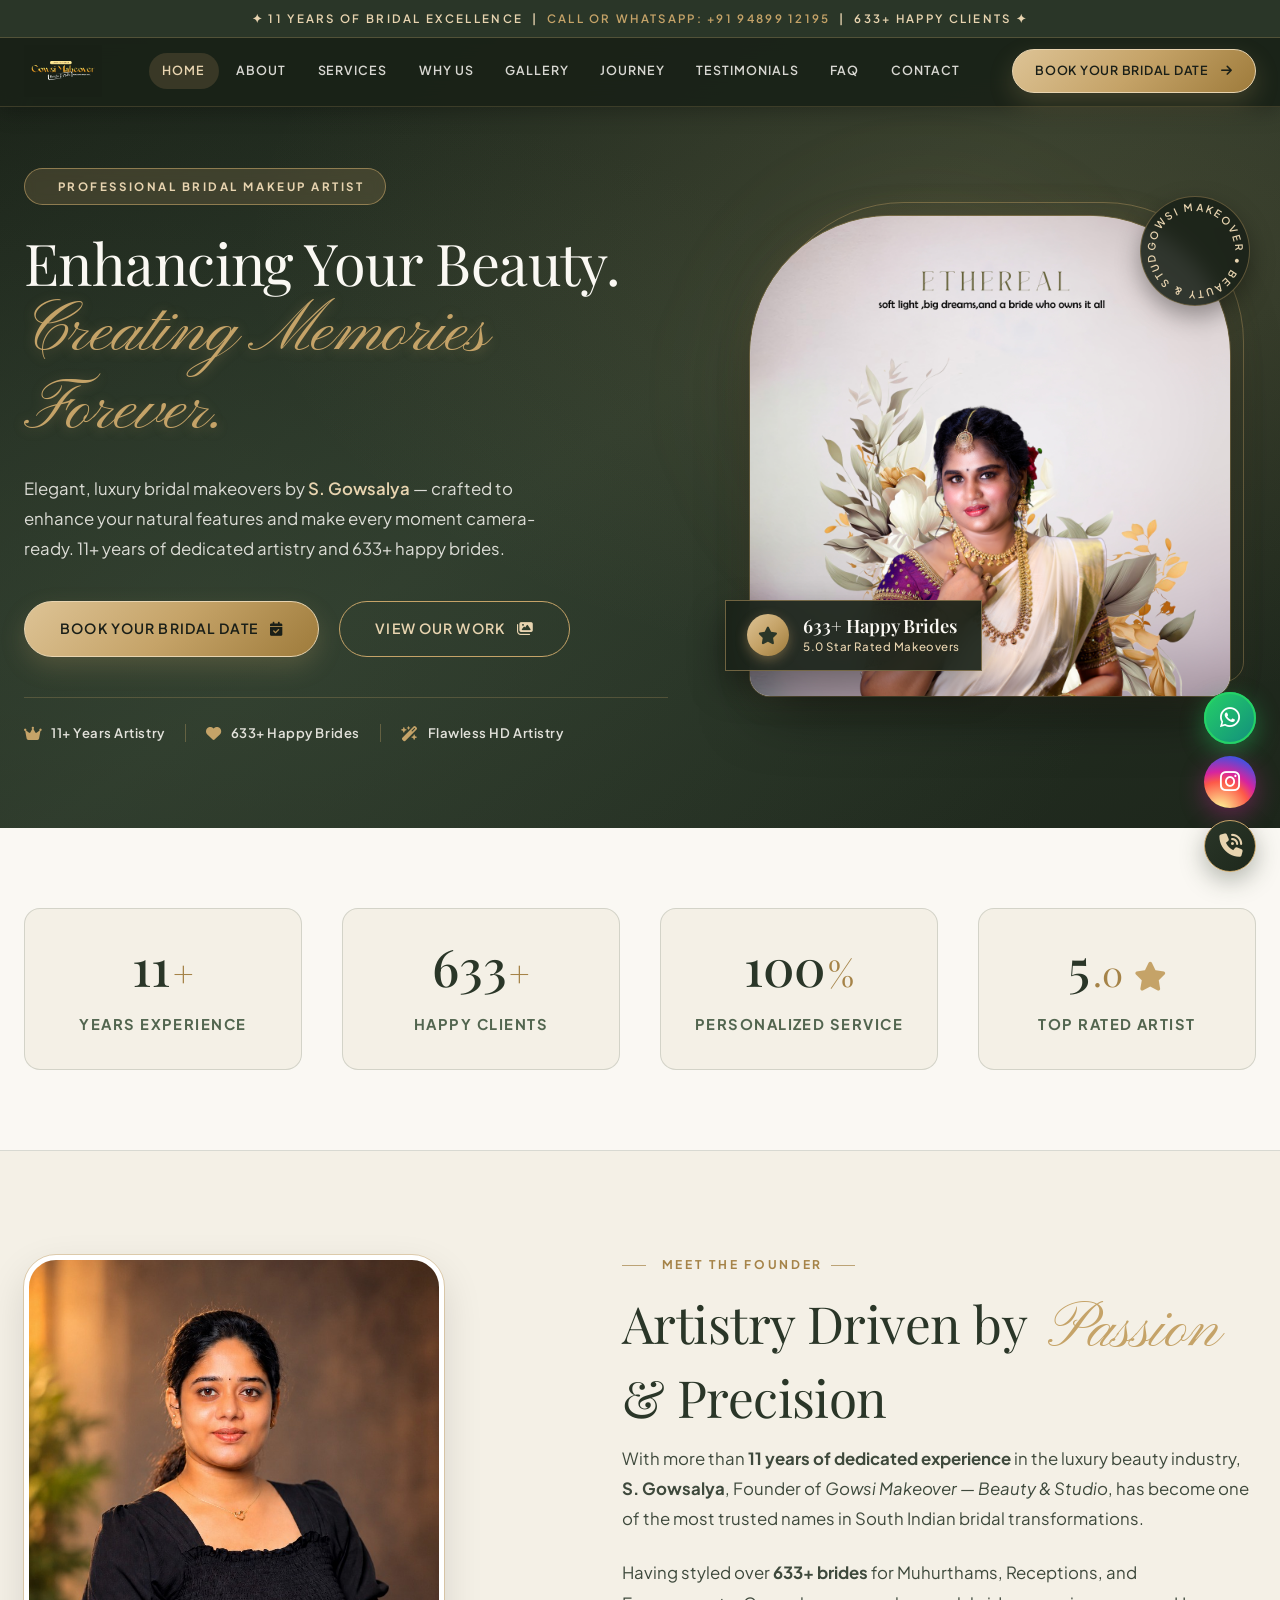
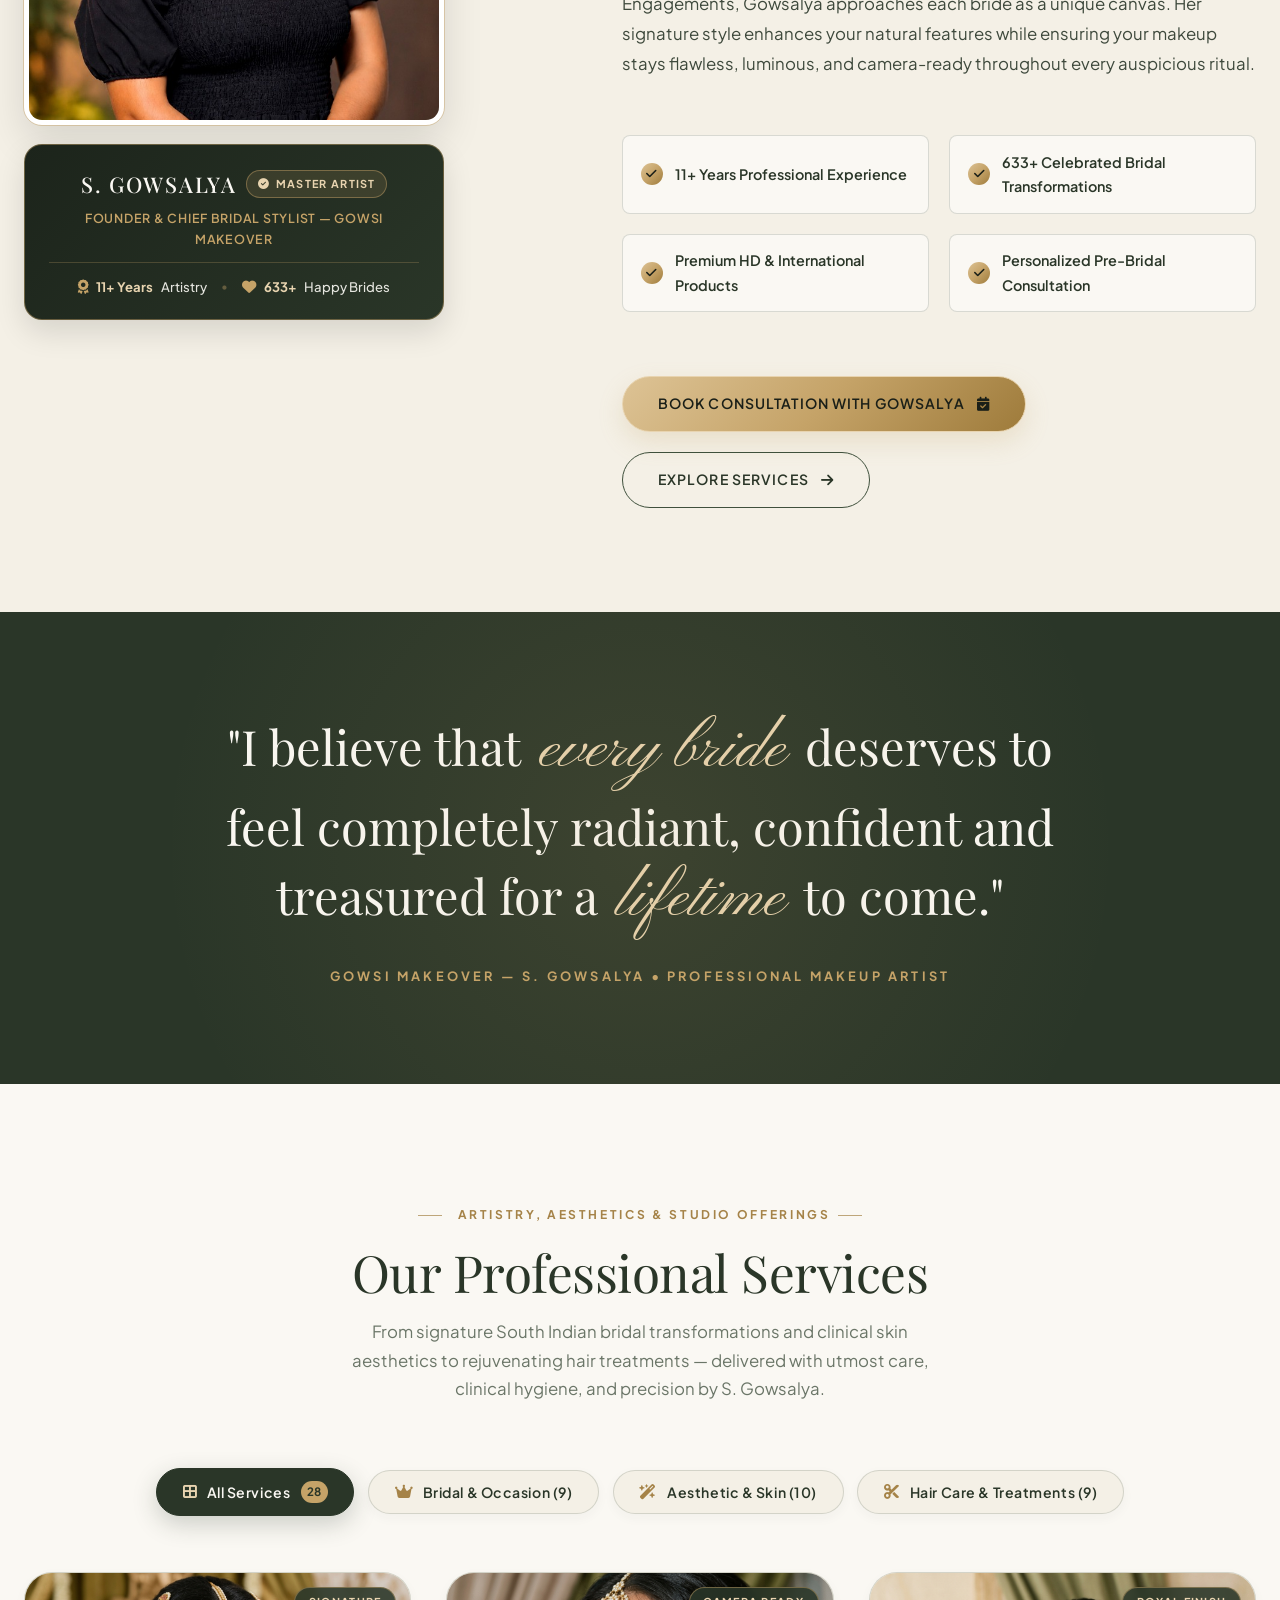
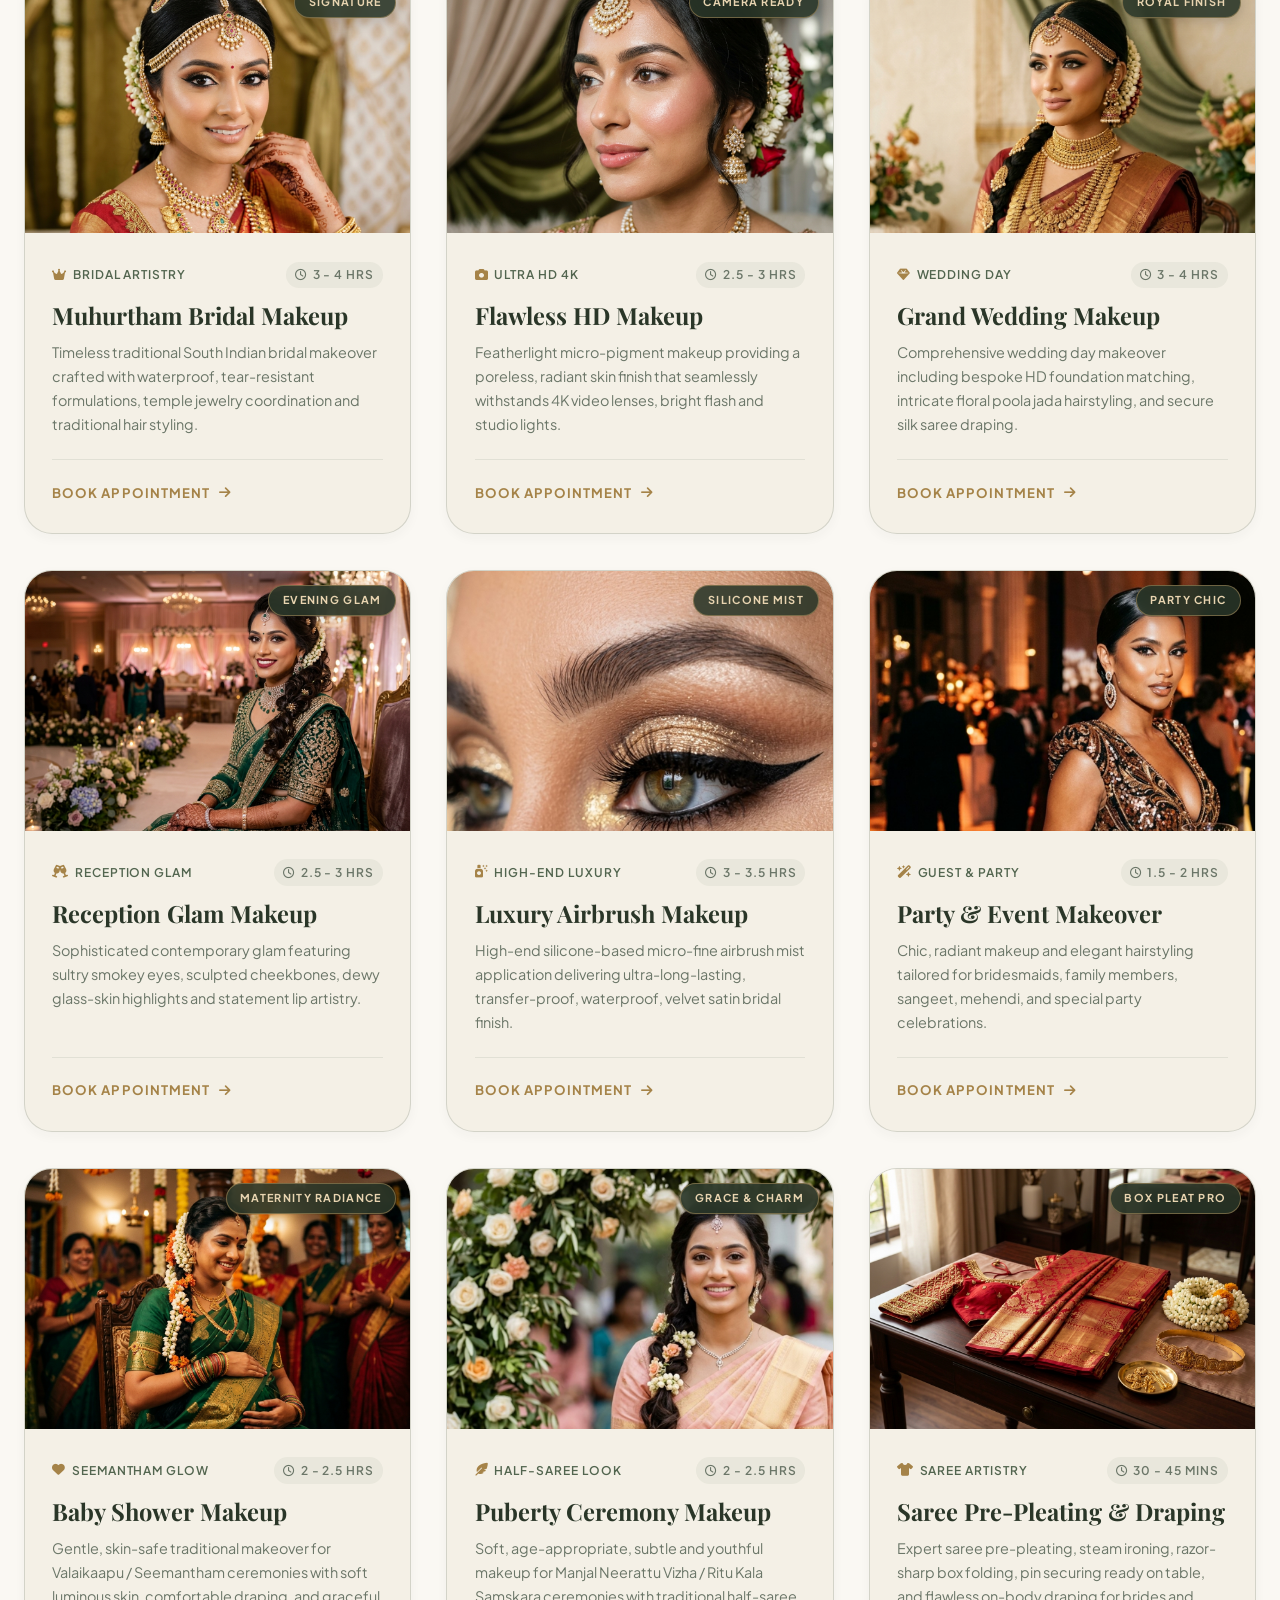
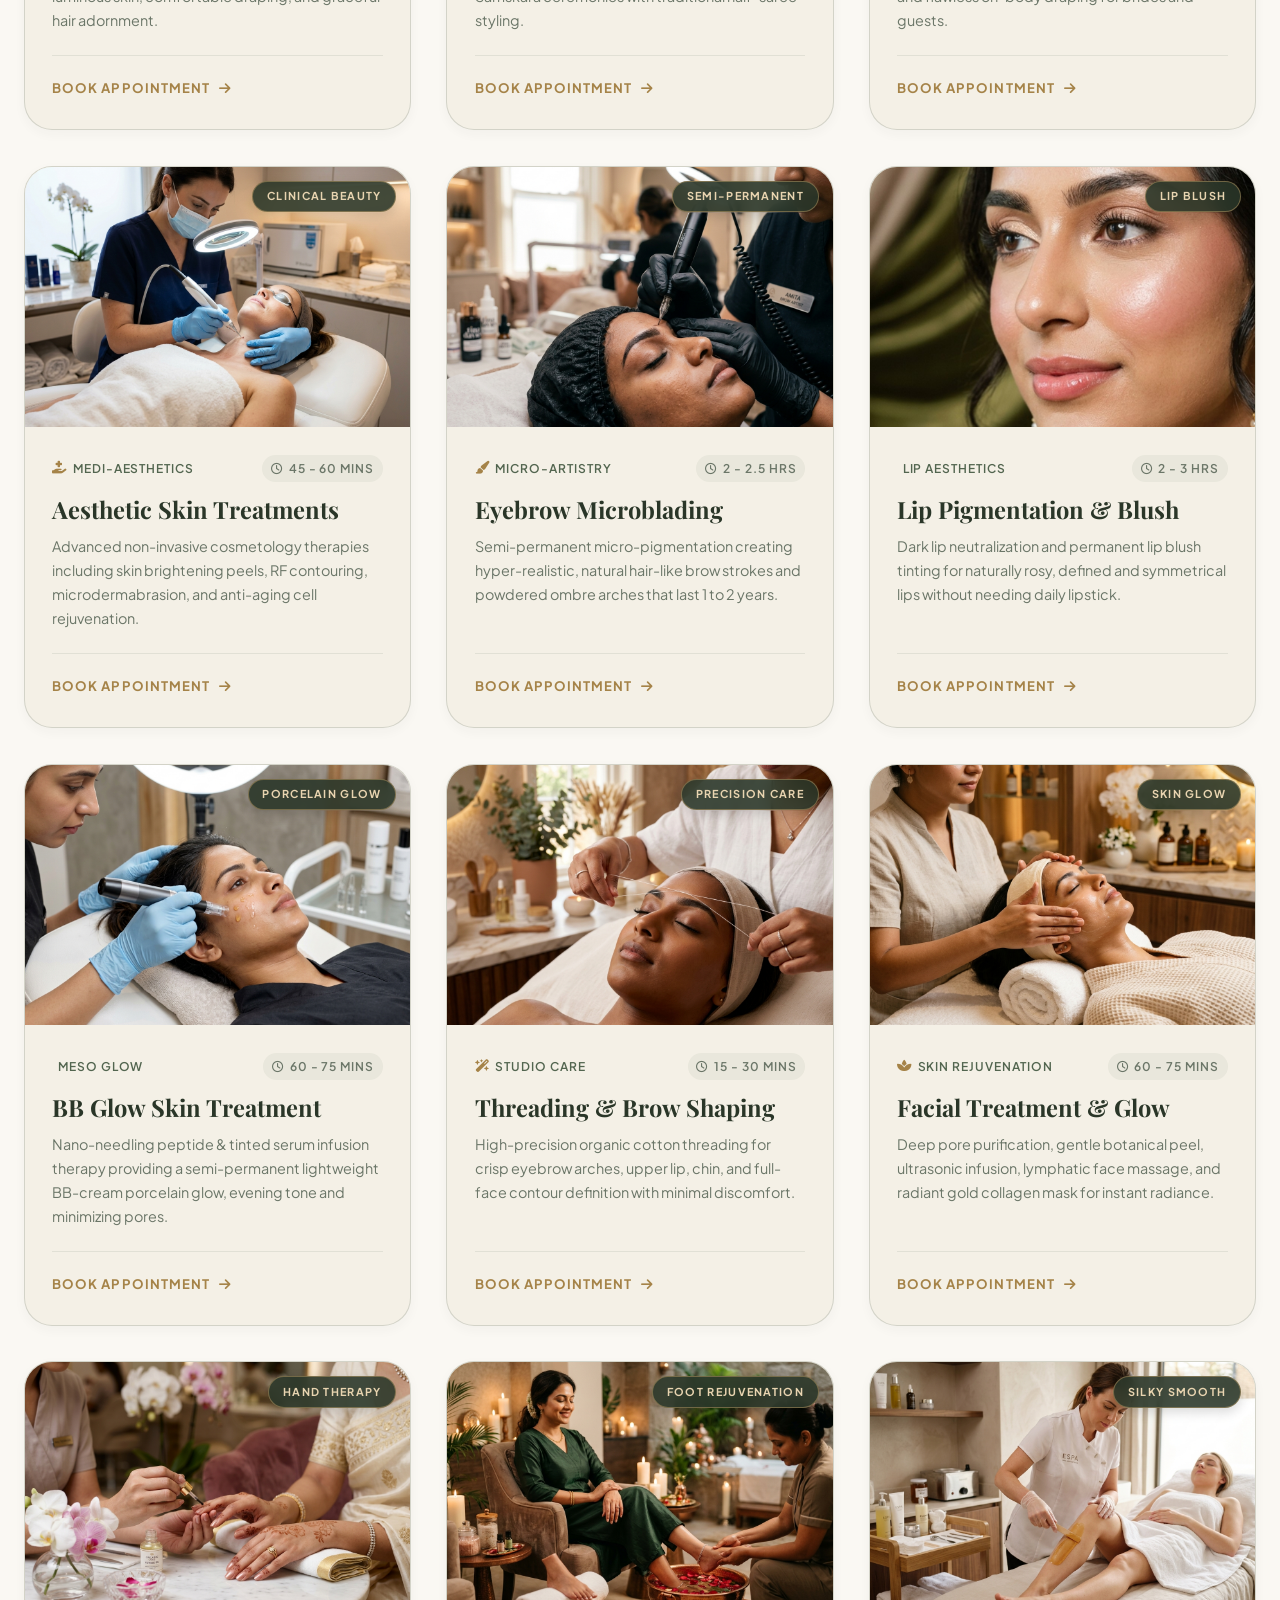
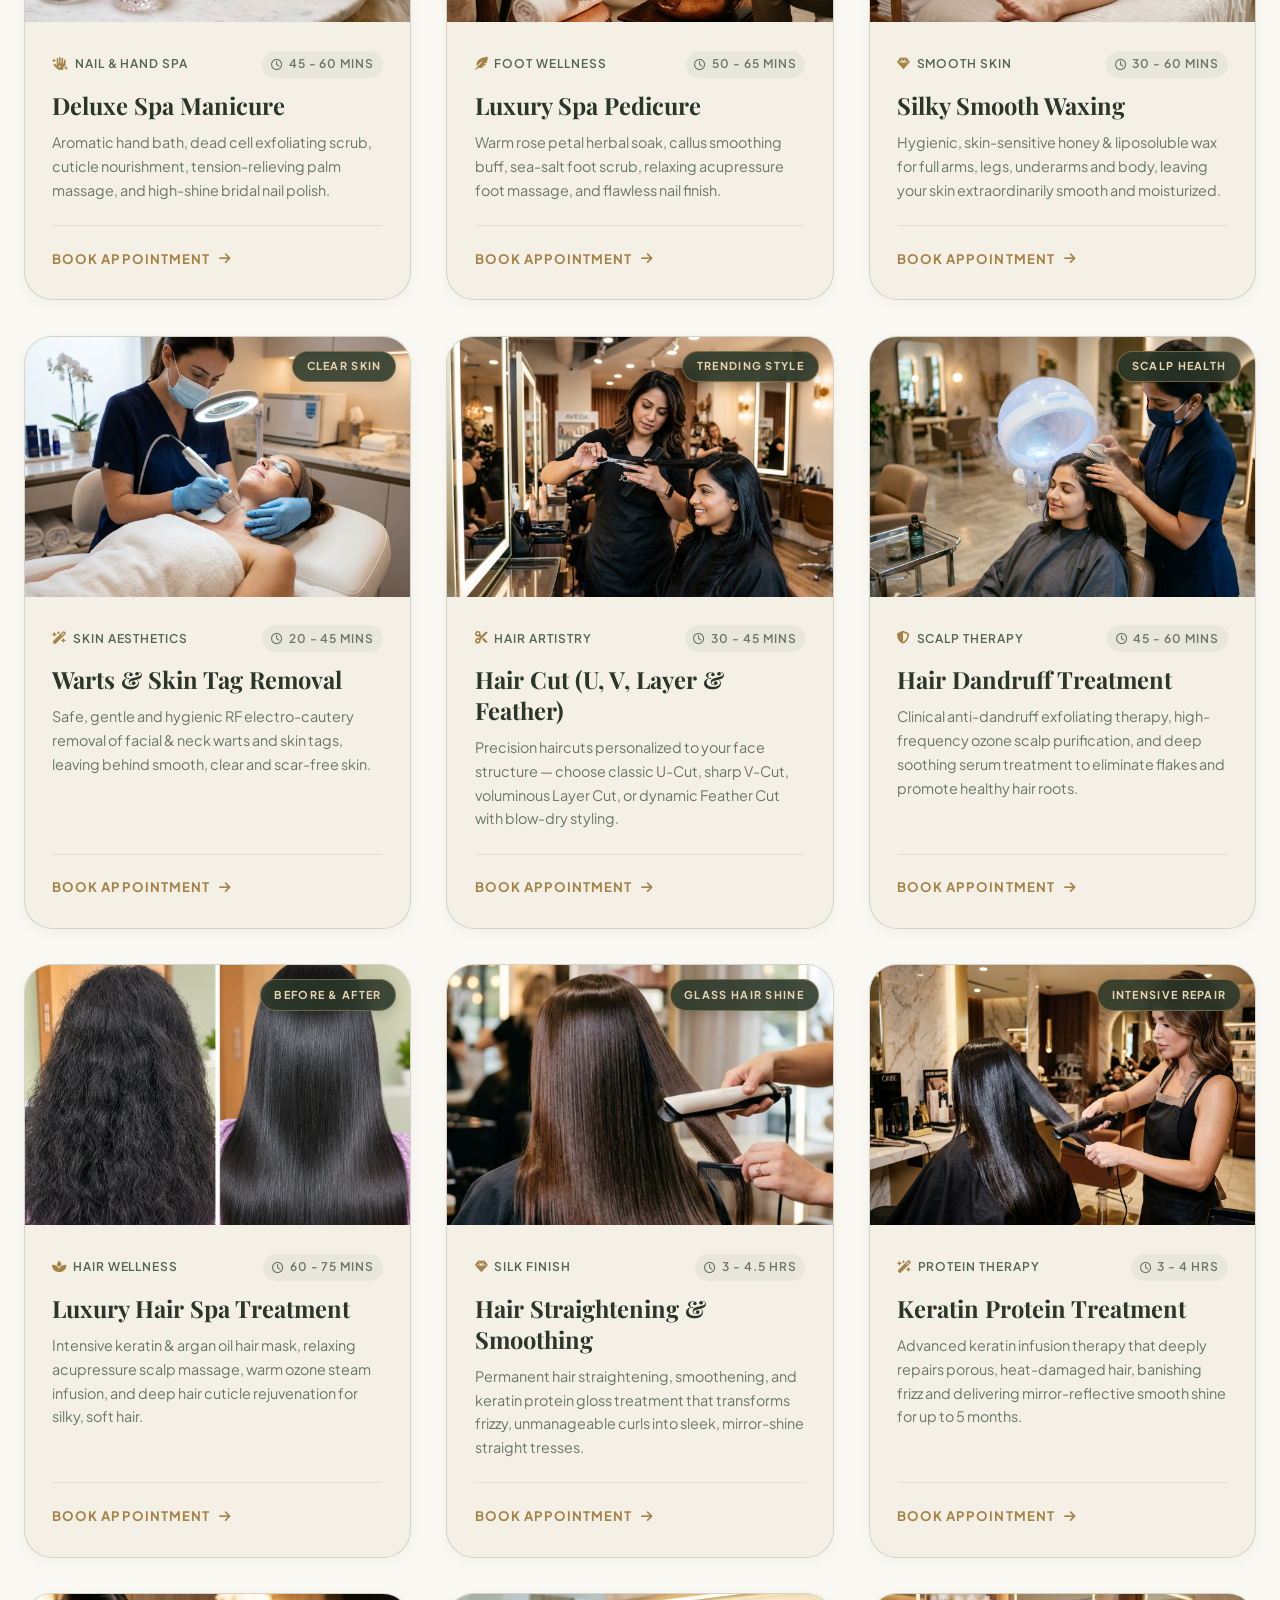
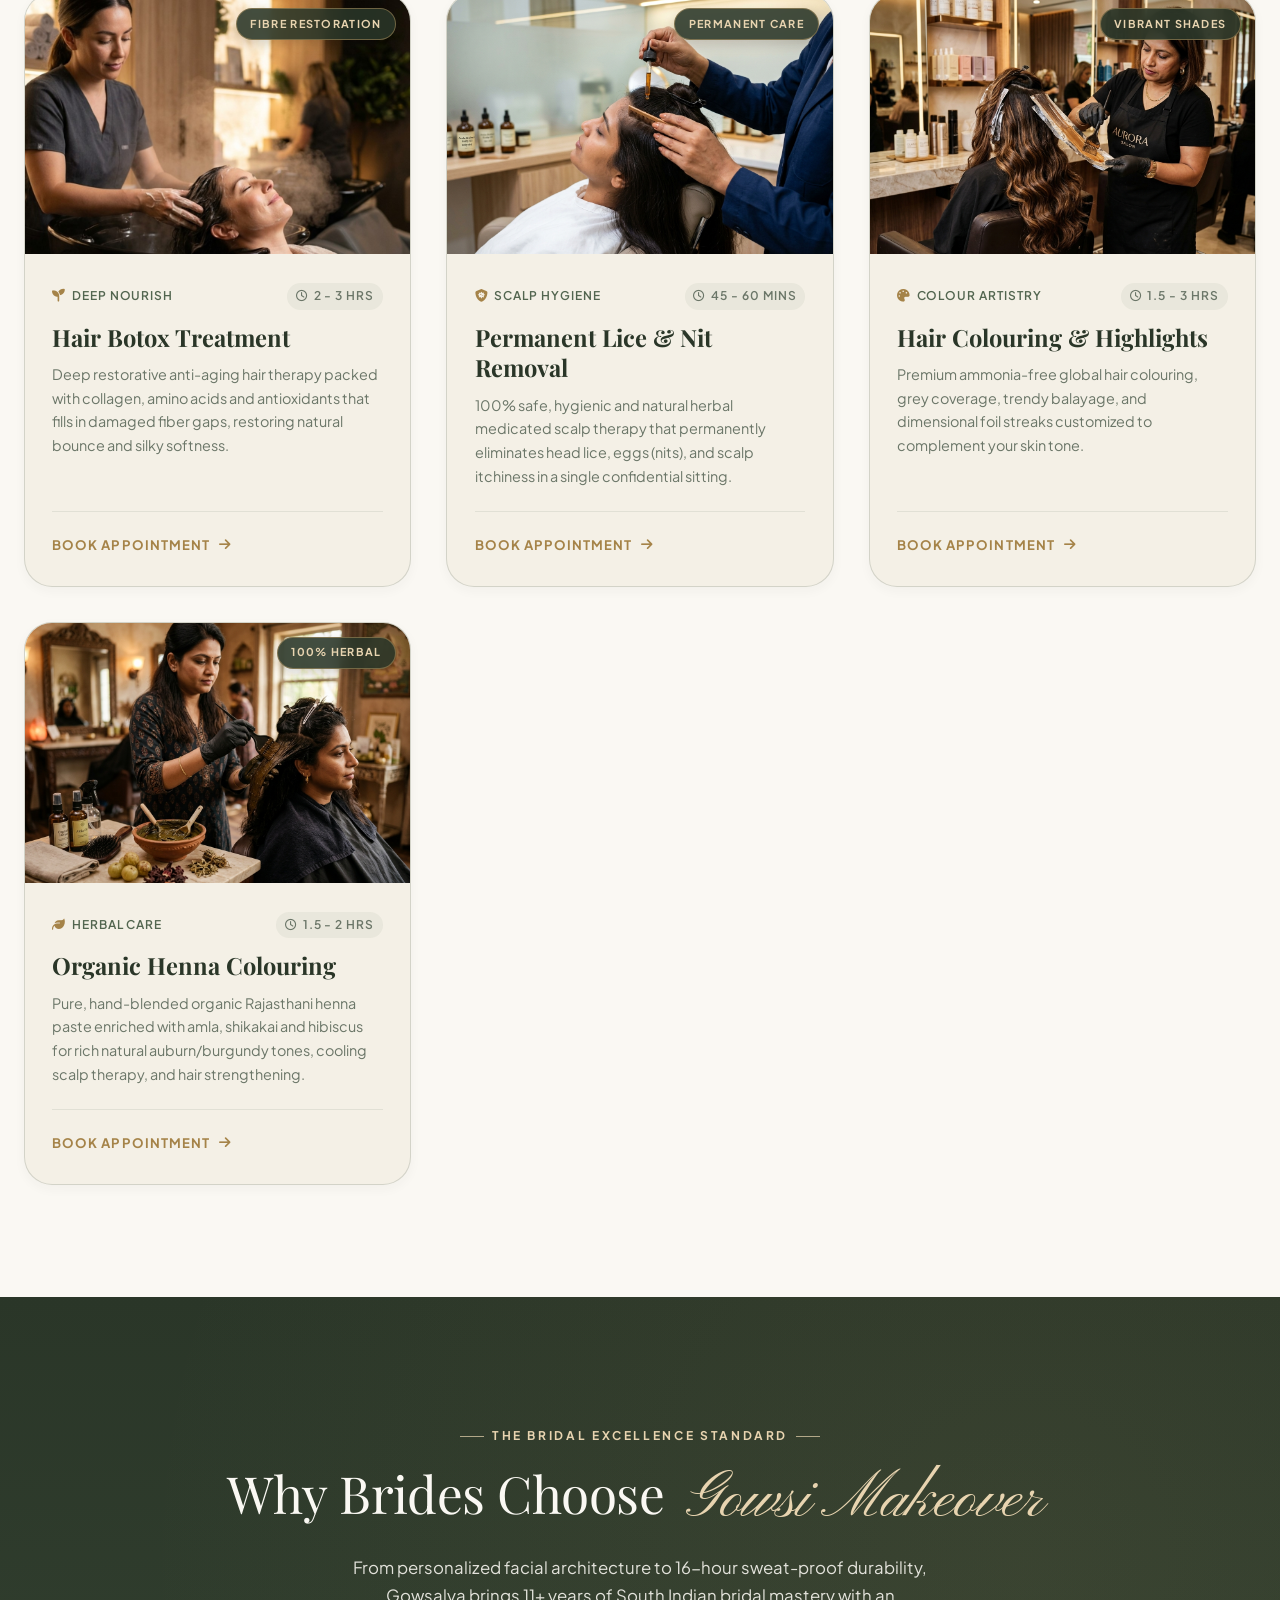
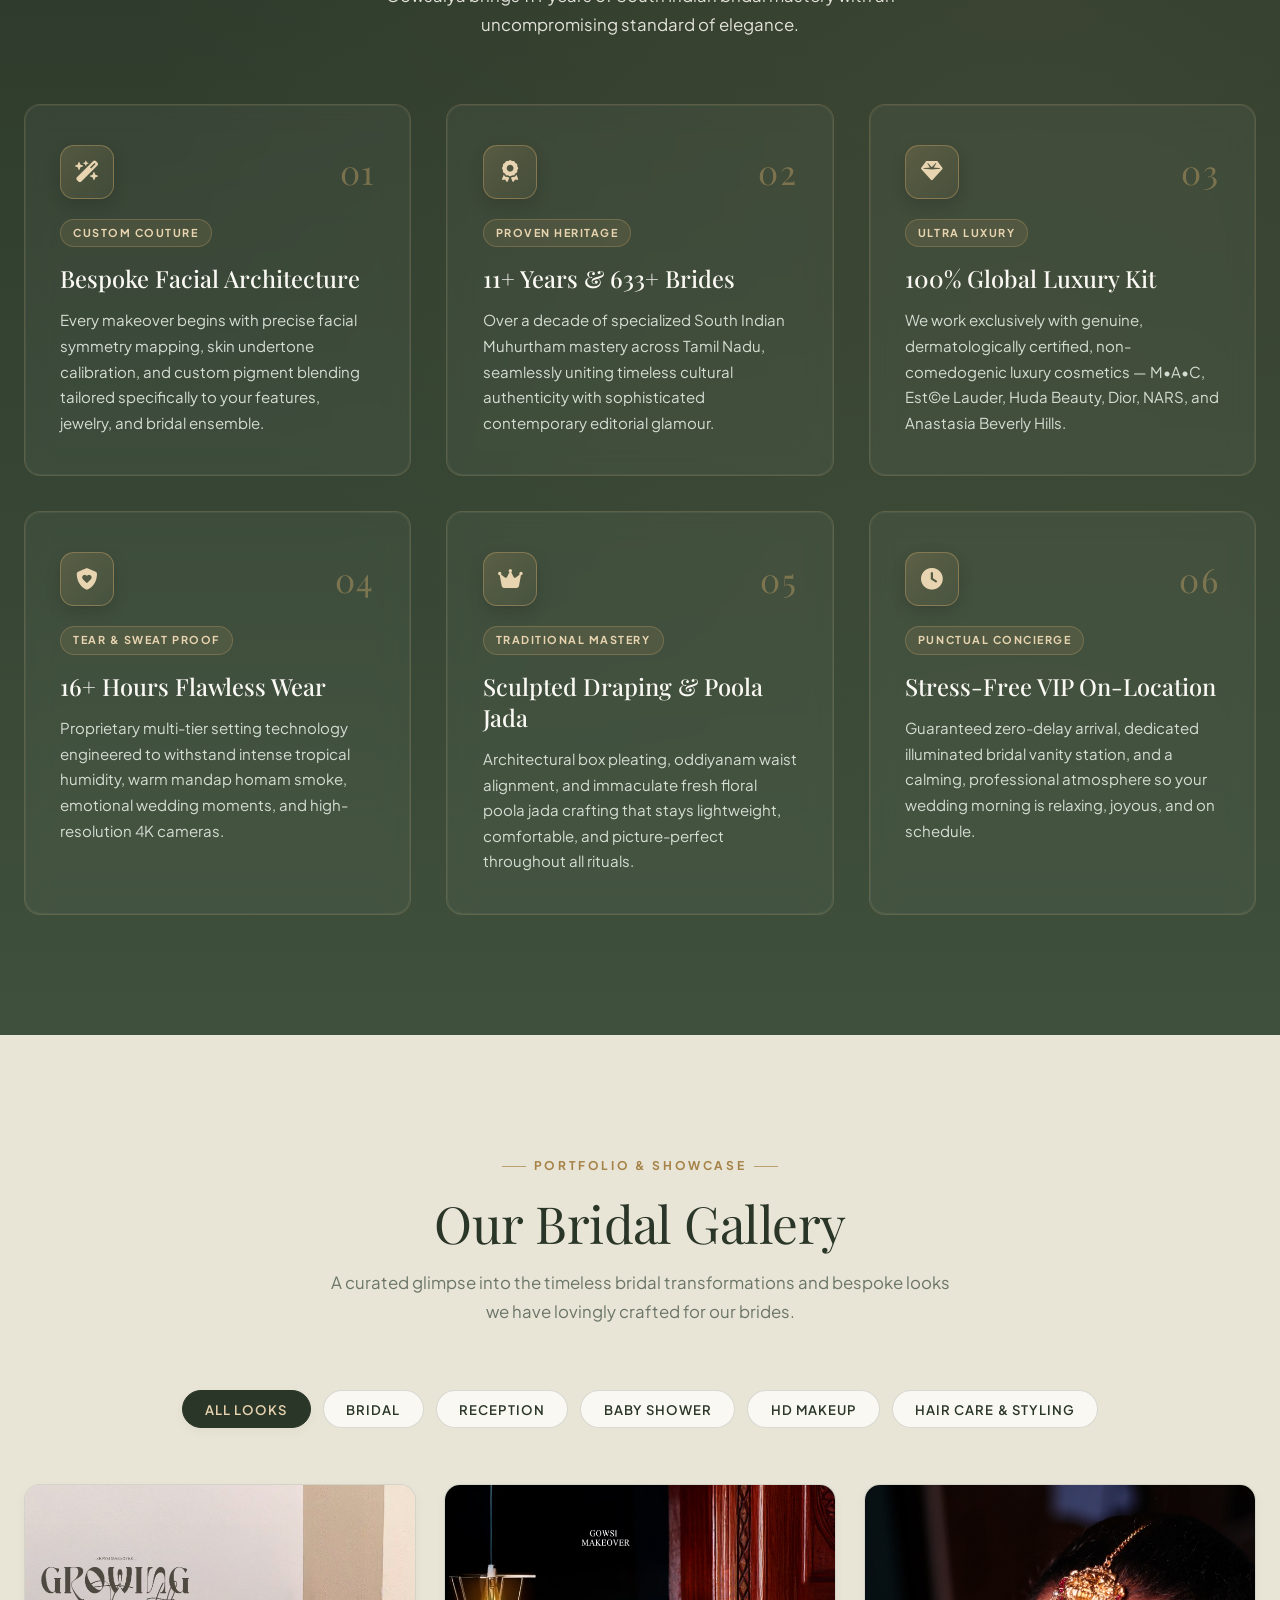
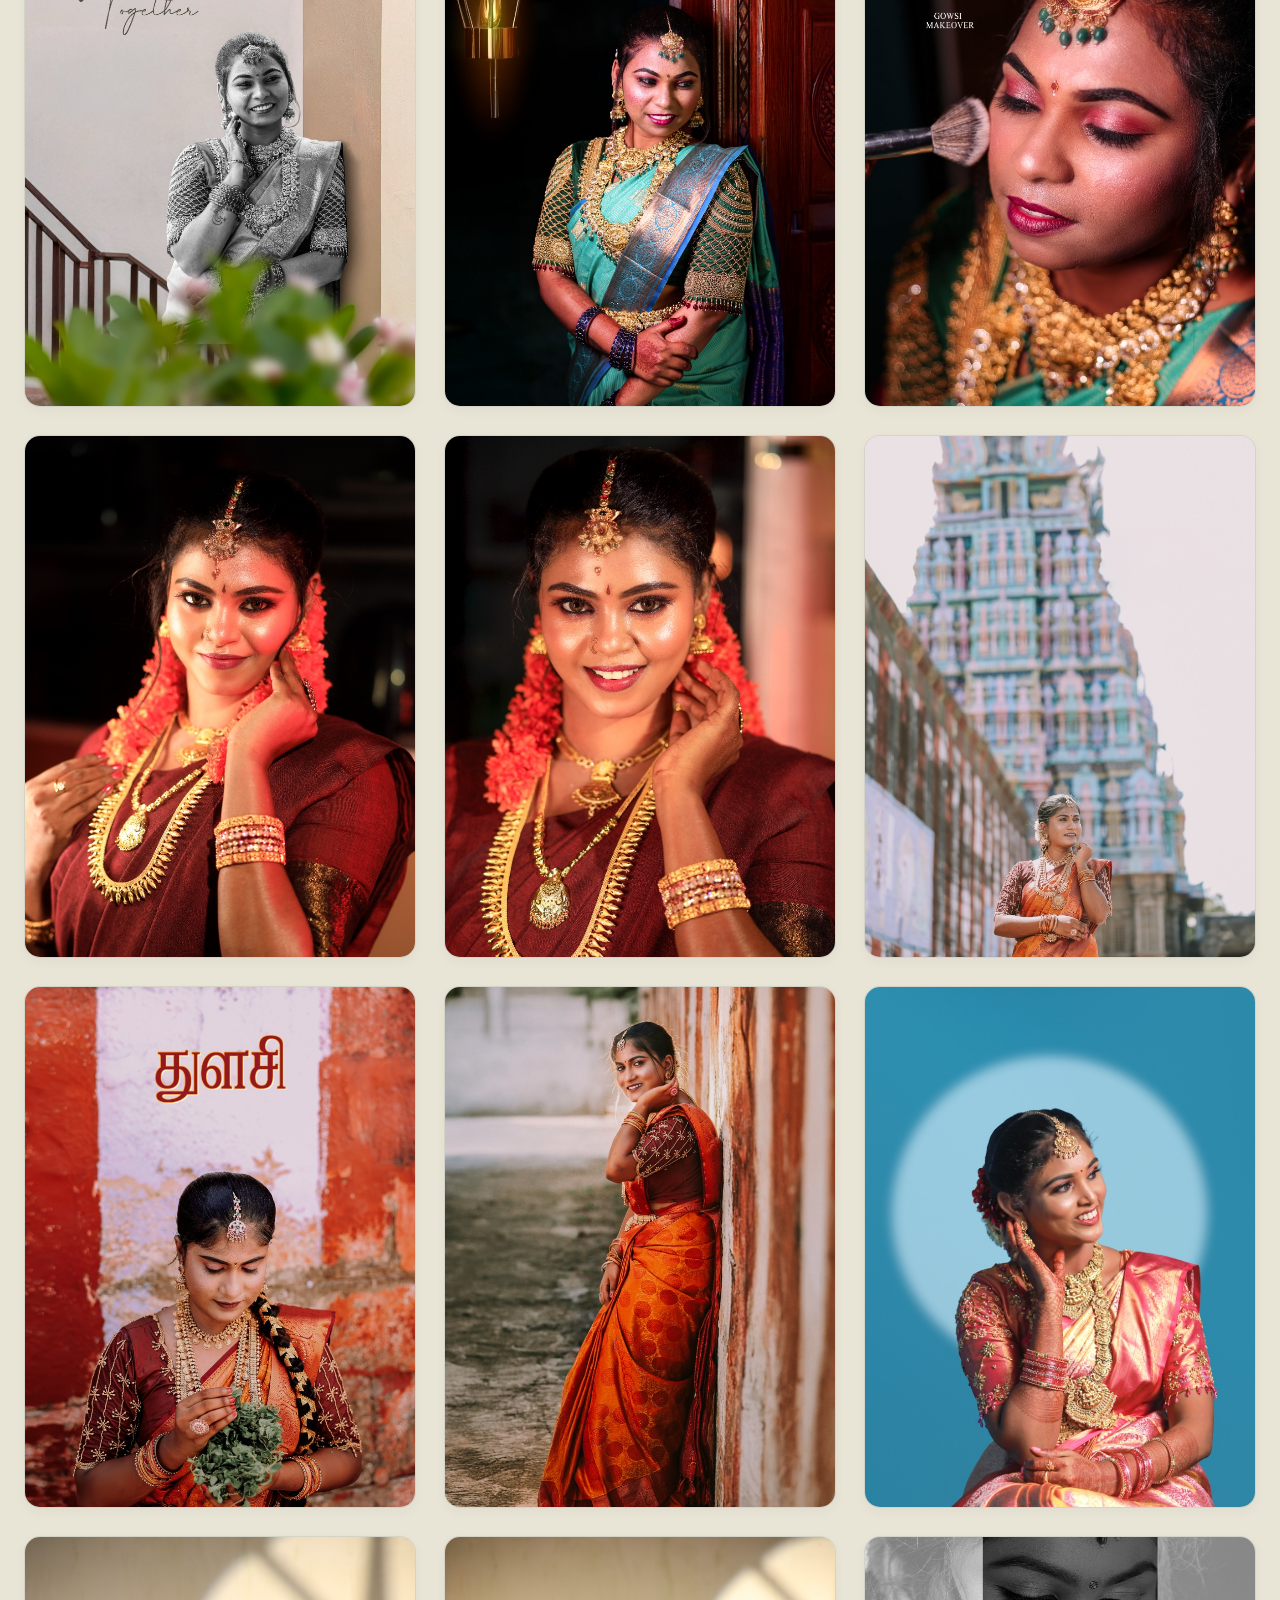
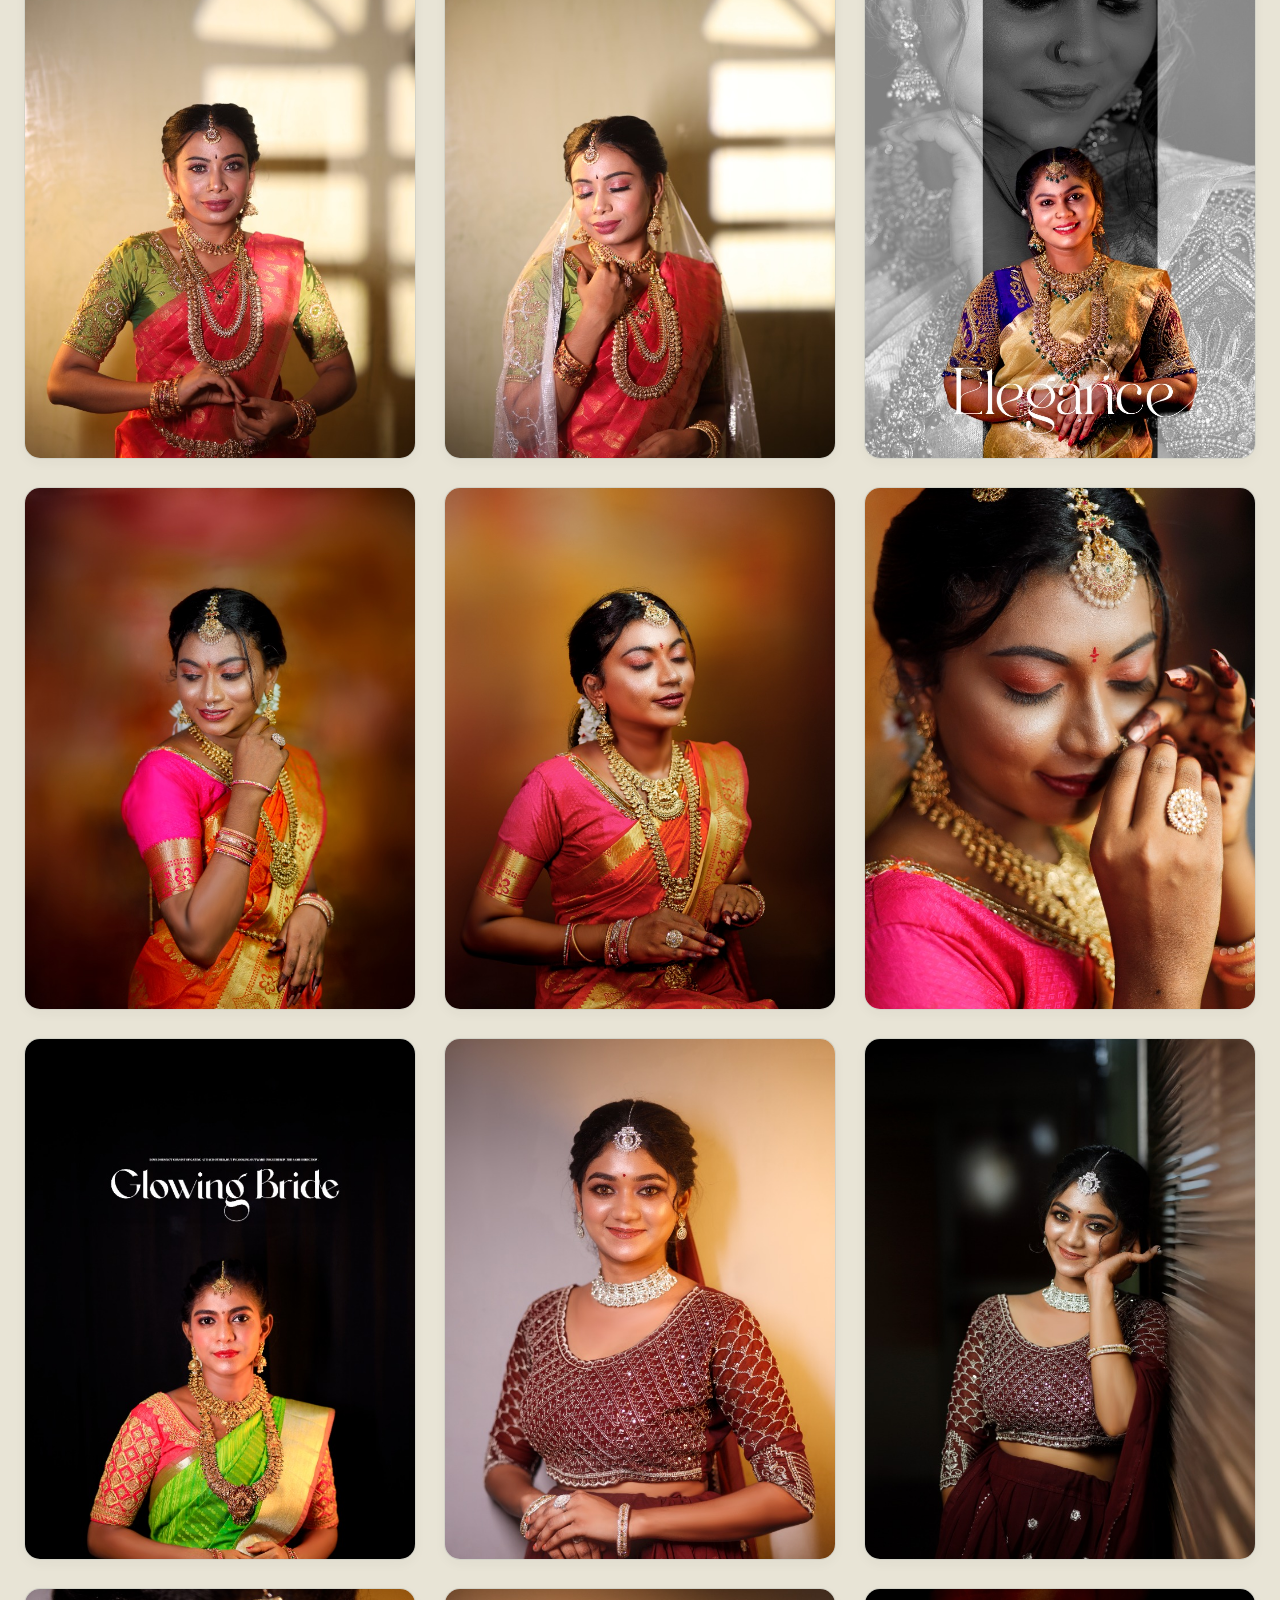
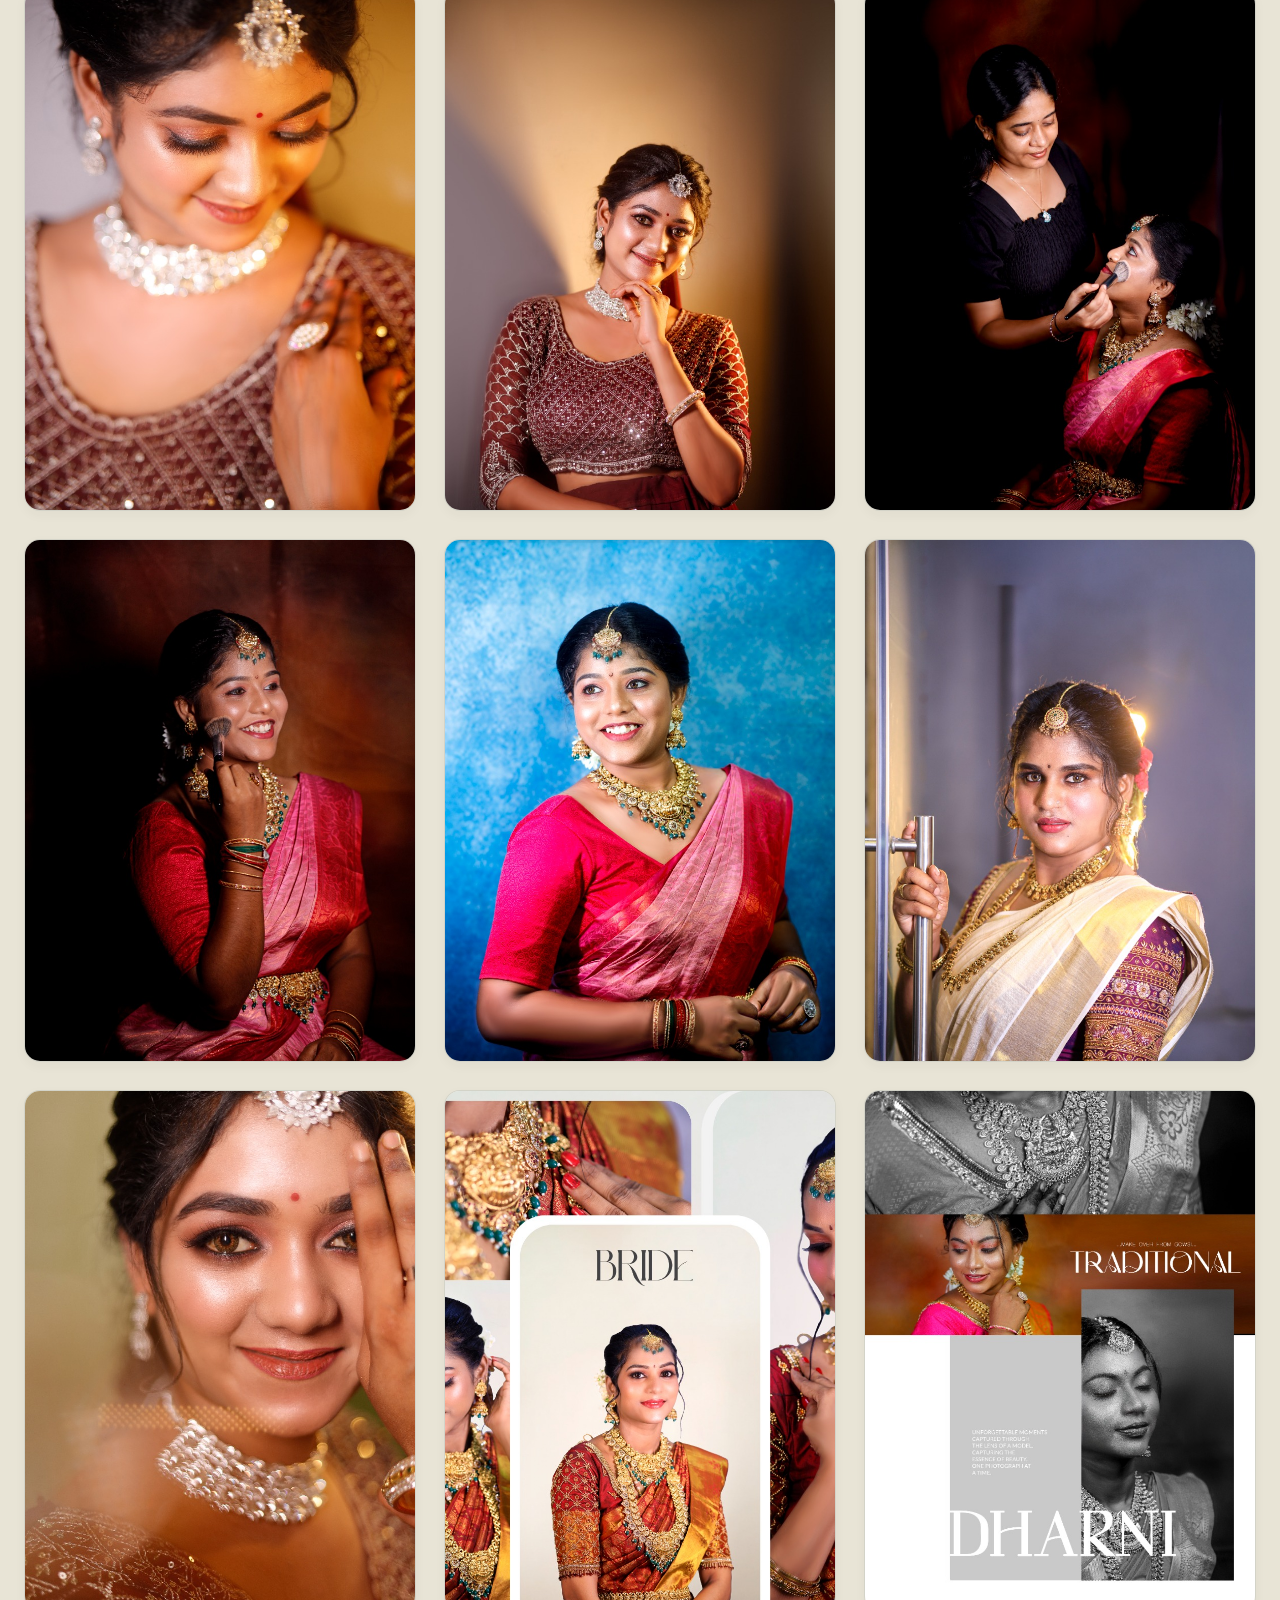
==== commit 6fb4d128: "Add files via upload" ====
--- a/gowsalya makeup/index.html
+++ b/gowsalya makeup/index.html
@@ -16,7 +16,7 @@
   <!-- Open Graph / Facebook / WhatsApp -->
   <meta property="og:type" content="website">
   <meta property="og:title" content="Gowsi Makeover | Professional Bridal Makeup Artist — S. Gowsalya">
-  <meta property="og:description" content="Elegant bridal makeovers crafted to enhance your natural beauty and make every moment camera-ready. 250+ bridal makeovers crafted with love and precision.">
+  <meta property="og:description" content="Elegant bridal makeovers crafted to enhance your natural beauty and make every moment camera-ready. 633+ bridal makeovers crafted with love and precision by S. Gowsalya.">
   <meta property="og:image" content="assets/images/hero_bridal_main.jpg">
 
   <!-- Stylesheets -->
@@ -336,11 +336,11 @@
         <button class="service-filter-btn active" data-service-filter="all" id="filterAllServices">
           <i class="fa-solid fa-border-all"></i>
           <span>All Services</span>
-          <span class="filter-count">27</span>
+          <span class="filter-count">28</span>
         </button>
         <button class="service-filter-btn" data-service-filter="bridal" id="filterBridalServices">
           <i class="fa-solid fa-crown"></i>
-          <span>Bridal &amp; Occasion (8)</span>
+          <span>Bridal &amp; Occasion (9)</span>
         </button>
         <button class="service-filter-btn" data-service-filter="skin" id="filterSkinServices">
           <i class="fa-solid fa-wand-magic-sparkles"></i>
@@ -547,7 +547,31 @@
           </div>
         </div>
 
-        <!-- ================= •STHETIC &amp; CLINICAL SKIN CARE ================= -->
+        <!-- 9. Saree Pre-Pleating &amp; Draping -->
+        <div class="service-card" data-service-category="bridal">
+          <div class="service-image-box">
+            <img src="assets/images/service_saree_draping.jpg" alt="Professional Saree Pre-Pleating, Box Folding and Bridal Draping by Gowsi Makeover">
+            <span class="service-badge-pill">Box Pleat Pro</span>
+          </div>
+          <div class="service-content">
+            <div class="service-meta-row">
+              <span class="service-tag"><i class="fa-solid fa-shirt"></i> Saree Artistry</span>
+              <span class="service-duration"><i class="fa-regular fa-clock"></i> 30 - 45 Mins</span>
+            </div>
+            <h3 class="service-title">Saree Pre-Pleating &amp; Draping</h3>
+            <p class="service-desc">
+              Expert saree pre-pleating, steam ironing, razor-sharp box folding, pin securing ready on table, and flawless on-body draping for brides and guests.
+            </p>
+            <div class="service-card-footer">
+              <a href="https://wa.me/919489912195?text=Hello%20Gowsalya,%20I%20would%20like%20to%20book%20a%20Saree%20Pre-Pleating%20and%20Draping%20session." class="service-footer-link" target="_blank" rel="noopener">
+                <span>Book Appointment</span>
+                <i class="fa-solid fa-arrow-right"></i>
+              </a>
+            </div>
+          </div>
+        </div>
+
+        <!-- ================= AESTHETIC &amp; CLINICAL SKIN CARE ================= -->
 
         <!-- 9. Aesthetic Skin Care -->
         <div class="service-card" data-service-category="skin">
@@ -839,18 +863,18 @@
           </div>
         </div>
 
-        <!-- 21. Luxury Hair Spa Therapy -->
+        <!-- 21. Luxury Hair Spa Treatment -->
         <div class="service-card" data-service-category="hair">
           <div class="service-image-box">
-            <img src="assets/images/service_hair_spa.jpg" alt="Deep Conditioning Luxury Hair Spa Treatment">
-            <span class="service-badge-pill">Deep Nourish</span>
+            <img src="assets/images/service_hair_spa.jpg" alt="Luxury Hair Spa and Nourishing Smoothing Treatment Before and After Results">
+            <span class="service-badge-pill">Before &amp; After</span>
           </div>
           <div class="service-content">
             <div class="service-meta-row">
               <span class="service-tag"><i class="fa-solid fa-spa"></i> Hair Wellness</span>
               <span class="service-duration"><i class="fa-regular fa-clock"></i> 60 - 75 Mins</span>
             </div>
-            <h3 class="service-title">Luxury Hair Spa Therapy</h3>
+            <h3 class="service-title">Luxury Hair Spa Treatment</h3>
             <p class="service-desc">
               Intensive keratin &amp; argan oil hair mask, relaxing acupressure scalp massage, warm ozone steam infusion, and deep hair cuticle rejuvenation for silky, soft hair.
             </p>
@@ -1397,10 +1421,10 @@
         </div>
 
         <div class="gallery-item" data-category="hairstyling">
-          <img src="assets/images/gallery_35_hair_ponytail_transformation.jpg" alt="Hair Treatment and Texture Smoothing Before and After" style="object-position: center center;">
-          <div class="gallery-overlay">
-            <span class="gallery-tag">Hair Repair &amp; Smoothing</span>
-            <h4 class="gallery-caption">Deep Conditioning &amp; Texture Repair</h4>
+          <img src="assets/images/gallery_35_hair_ponytail_transformation.jpg" alt="Hair Smoothening and Keratin Transformation Before and After" style="object-position: center center;">
+          <div class="gallery-overlay">
+            <span class="gallery-tag">Hair Transformation</span>
+            <h4 class="gallery-caption">Frizz-to-Silk Glossy Finish</h4>
           </div>
         </div>
 
@@ -1909,6 +1933,7 @@
                     <option value="Chic Party &amp; Guest Makeover">Chic Party &amp; Guest Makeover</option>
                     <option value="Baby Shower / Seemantham Makeover">Baby Shower / Seemantham Makeover</option>
                     <option value="Puberty / Half-Saree Ceremony Makeover">Puberty / Half-Saree Ceremony Makeover</option>
+                    <option value="Saree Pre-Pleating &amp; Draping">Saree Pre-Pleating, Box Folding &amp; Draping</option>
                   </optgroup>
                   <optgroup label="Aesthetic &amp; Advanced Skin Care">
                     <option value="Clinical Aesthetic Skin Treatment">Clinical Aesthetic Skin Treatment</option>
@@ -1925,7 +1950,7 @@
                   <optgroup label="Hair Care &amp; Transformative Treatments">
                     <option value="Hair Cut (U-Cut / V-Cut / Layer / Feather)">Hair Cut (U-Cut / V-Cut / Layer / Feather)</option>
                     <option value="Hair Dandruff Treatment &amp; Scalp Therapy">Hair Dandruff Treatment &amp; Scalp Therapy</option>
-                    <option value="Luxury Hair Spa Therapy">Luxury Hair Spa Therapy</option>
+                    <option value="Luxury Hair Spa Treatment">Luxury Hair Spa Treatment</option>
                     <option value="Hair Straightening &amp; Smoothing">Hair Straightening &amp; Smoothing</option>
                     <option value="Keratin Protein Treatment">Keratin Protein Treatment</option>
                     <option value="Hair Botox Rejuvenation Treatment">Hair Botox Rejuvenation Treatment</option>
@@ -1989,7 +2014,7 @@
             <p class="insta-name-title">Gowsi Makeover Beauty &amp; Studio • S. Gowsalya</p>
             <p class="insta-bio-text"><i class="fa-solid fa-sparkles" style="color: var(--color-gold-main);"></i> 11+ Yrs Bridal Artistry &nbsp;|&nbsp; 633+ Brides Beautified &nbsp;|&nbsp; <i class="fa-solid fa-location-dot" style="color: var(--color-gold-main);"></i> Ramanathapuram &bull; Rameswaram &bull; Coimbatore</p>
             <div class="insta-meta-tags">
-              <span class="insta-meta-tag"><i class="fa-solid fa-clapperboard"></i> 5 Featured Reels</span>
+              <span class="insta-meta-tag"><i class="fa-solid fa-clapperboard"></i> 4 Featured Reels</span>
               <span class="insta-meta-tag"><i class="fa-solid fa-heart"></i> 100% Real Brides</span>
               <span class="insta-meta-tag"><i class="fa-solid fa-location-dot"></i> Destination Makeovers</span>
             </div>
@@ -2004,8 +2029,8 @@
         </div>
       </div>
 
-      <!-- 5 Reels Grid -->
-      <div class="insta-reels-grid insta-reels-grid-5">
+      <!-- 4 Reels Grid -->
+      <div class="insta-reels-grid">
         <!-- Reel 1: Dbso156MId6 -->
         <a href="https://www.instagram.com/reel/Dbso156MId6/?utm_source=ig_web_copy_link&stkn=MzRlODBiNWFlZA==" target="_blank" rel="noopener noreferrer" class="reel-card">
           <div class="reel-thumb-box">
@@ -2082,27 +2107,6 @@
             <div class="reel-info-overlay">
               <span class="reel-category">Signature Studio</span>
               <h4 class="reel-title">Gowsi Makeover Studio Signature Work</h4>
-              <div class="reel-action-hint">
-                <span>Watch Reel on Instagram</span>
-                <i class="fa-solid fa-arrow-up-right-from-square"></i>
-              </div>
-            </div>
-          </div>
-        </a>
-
-        <!-- Reel 5: DPBF7J0DZDZ -->
-        <a href="https://www.instagram.com/reel/DPBF7J0DZDZ/?utm_source=ig_web_copy_link&stkn=MzRlODBiNWFlZA==" target="_blank" rel="noopener noreferrer" class="reel-card">
-          <div class="reel-thumb-box">
-            <img src="assets/images/reels/reel6.jpg" alt="Mahalakshmi &amp; Gowtham Pre-Wedding Glossy Look Reel" class="reel-thumb-img" loading="lazy">
-            <div class="reel-top-badges">
-              <span class="reel-tag"><i class="fa-brands fa-instagram"></i> Reel 5</span>
-            </div>
-            <div class="reel-play-circle">
-              <i class="fa-solid fa-play"></i>
-            </div>
-            <div class="reel-info-overlay">
-              <span class="reel-category">Pre-Wedding Shoot</span>
-              <h4 class="reel-title">Mahalakshmi &amp; Gowtham Glossy Look</h4>
               <div class="reel-action-hint">
                 <span>Watch Reel on Instagram</span>
                 <i class="fa-solid fa-arrow-up-right-from-square"></i>
@@ -2308,11 +2312,6 @@
                 <p><a href="mailto:gowsimakeover@gmail.com" class="f-link">gowsimakeover@gmail.com</a></p>
               </div>
             </div>
-
-            <a href="https://maps.google.com/?q=No+109G+AMS+Building+Ramanathapuram &ndash; 623501" target="_blank" rel="noopener noreferrer" class="btn btn-directions">
-              <i class="fa-solid fa-map-location-dot"></i>
-              <span>Get Directions on Google Maps</span>
-            </a>
           </div>
         </div>
       </div>
--- a/gowsalya makeup/styles/main.css
+++ b/gowsalya makeup/styles/main.css
@@ -2793,10 +2793,10 @@
   color: #FFFFFF;
 }
 
-/* 5 Reels Grid Layout */
+/* 4 Reels Grid Layout */
 .insta-reels-grid {
   display: grid;
-  grid-template-columns: repeat(5, 1fr);
+  grid-template-columns: repeat(4, 1fr);
   gap: 1.25rem;
 }
 
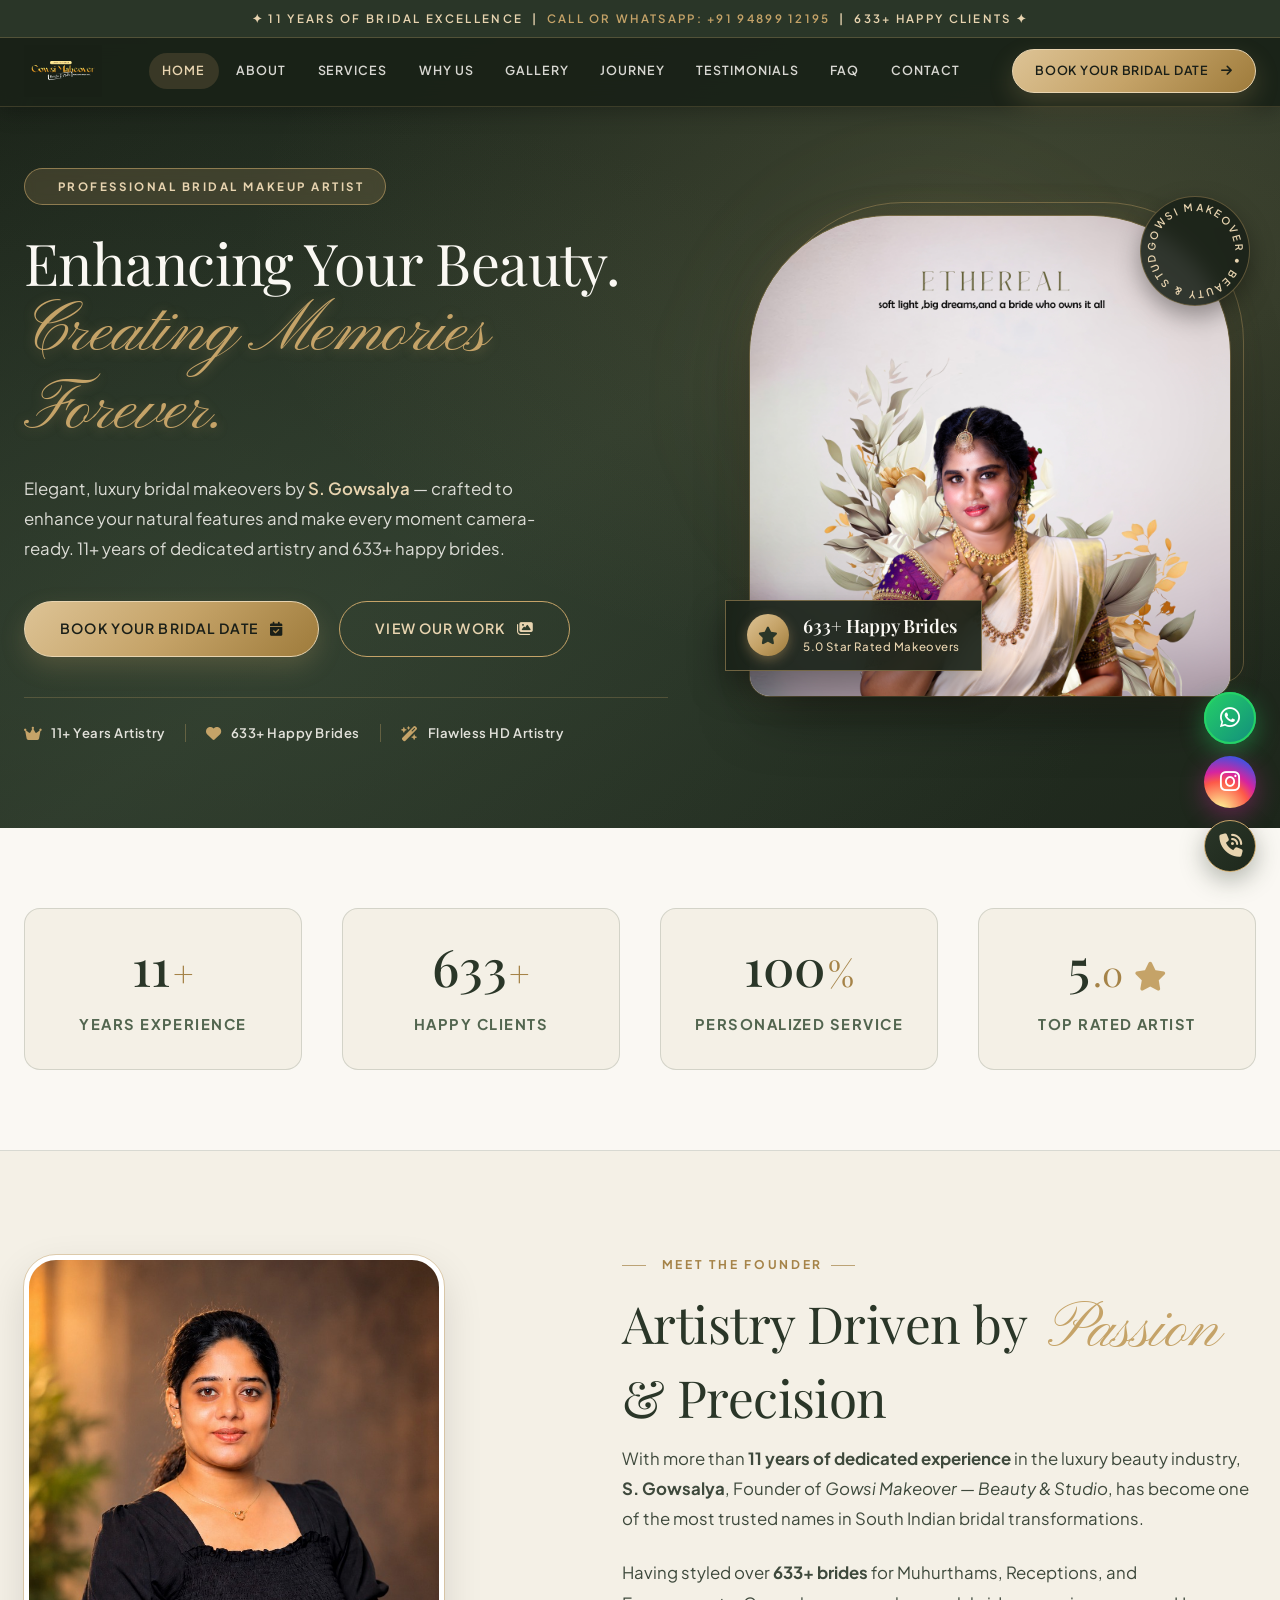
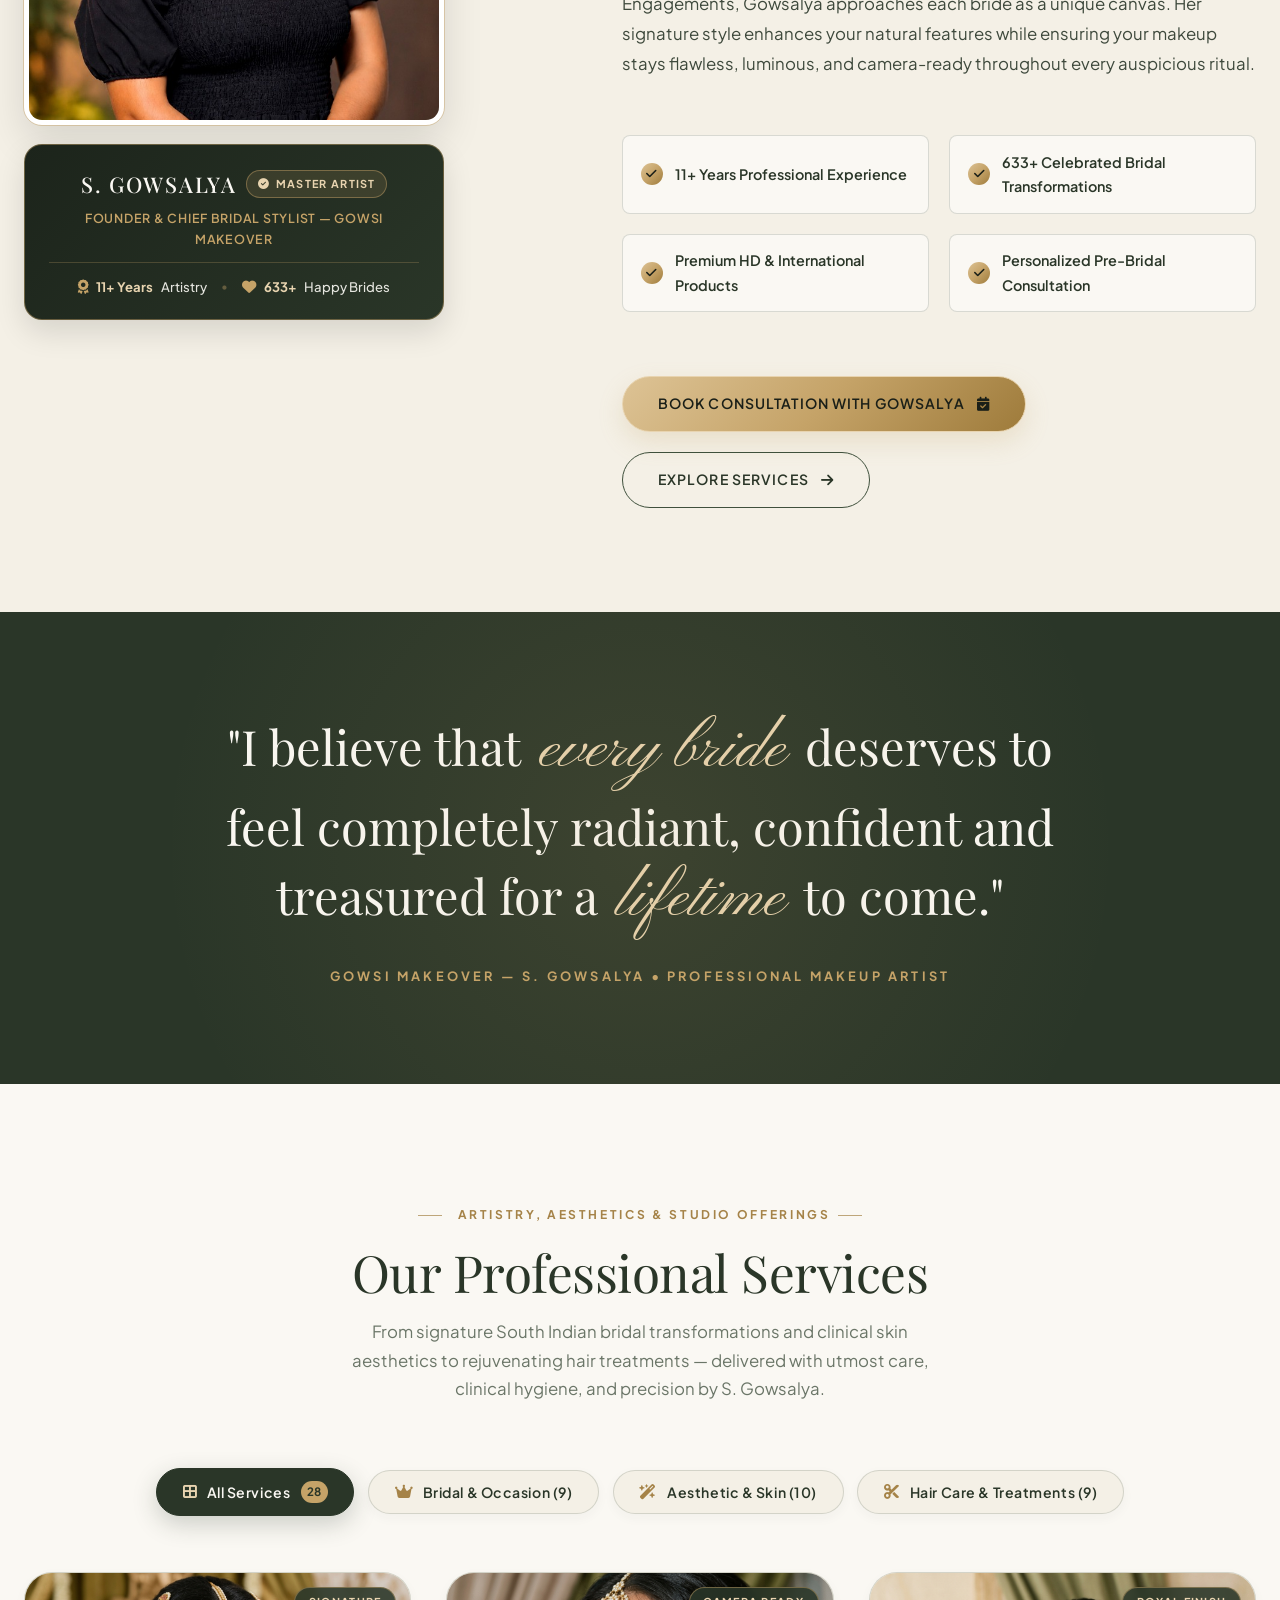
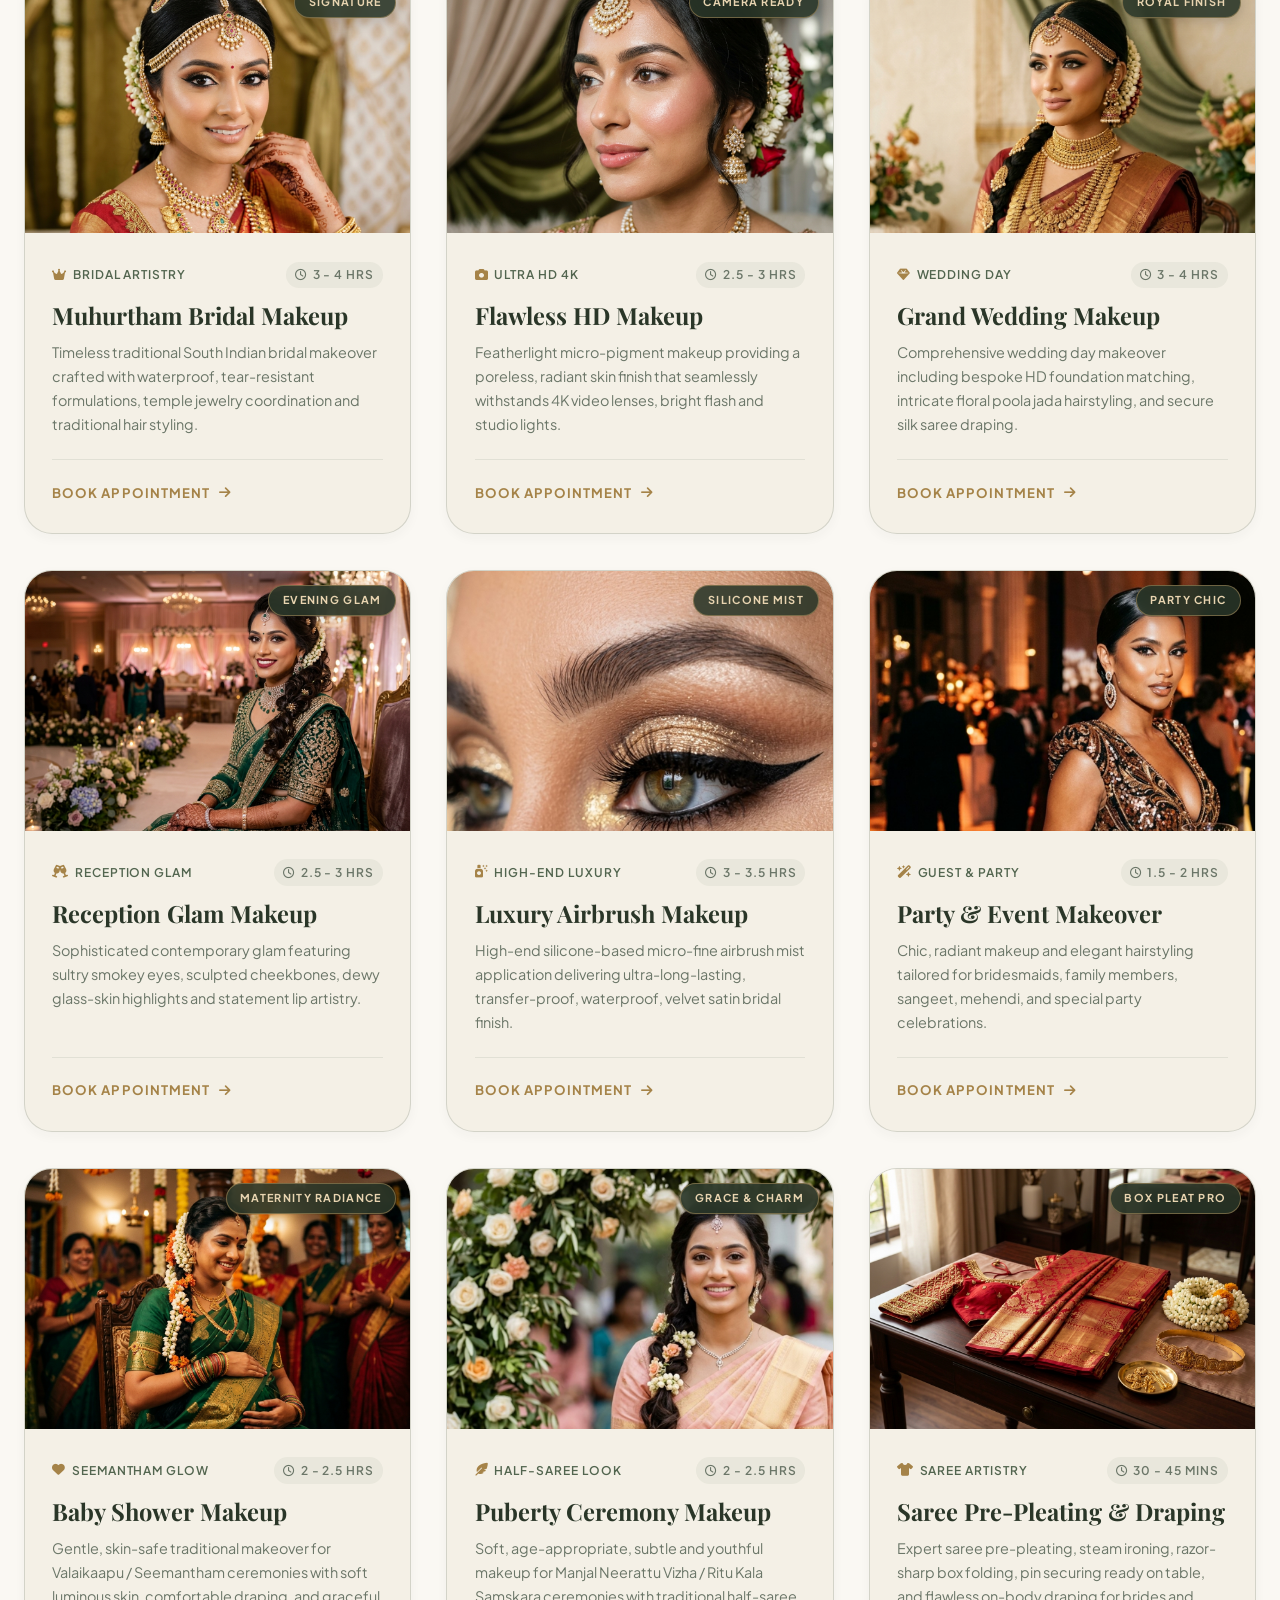
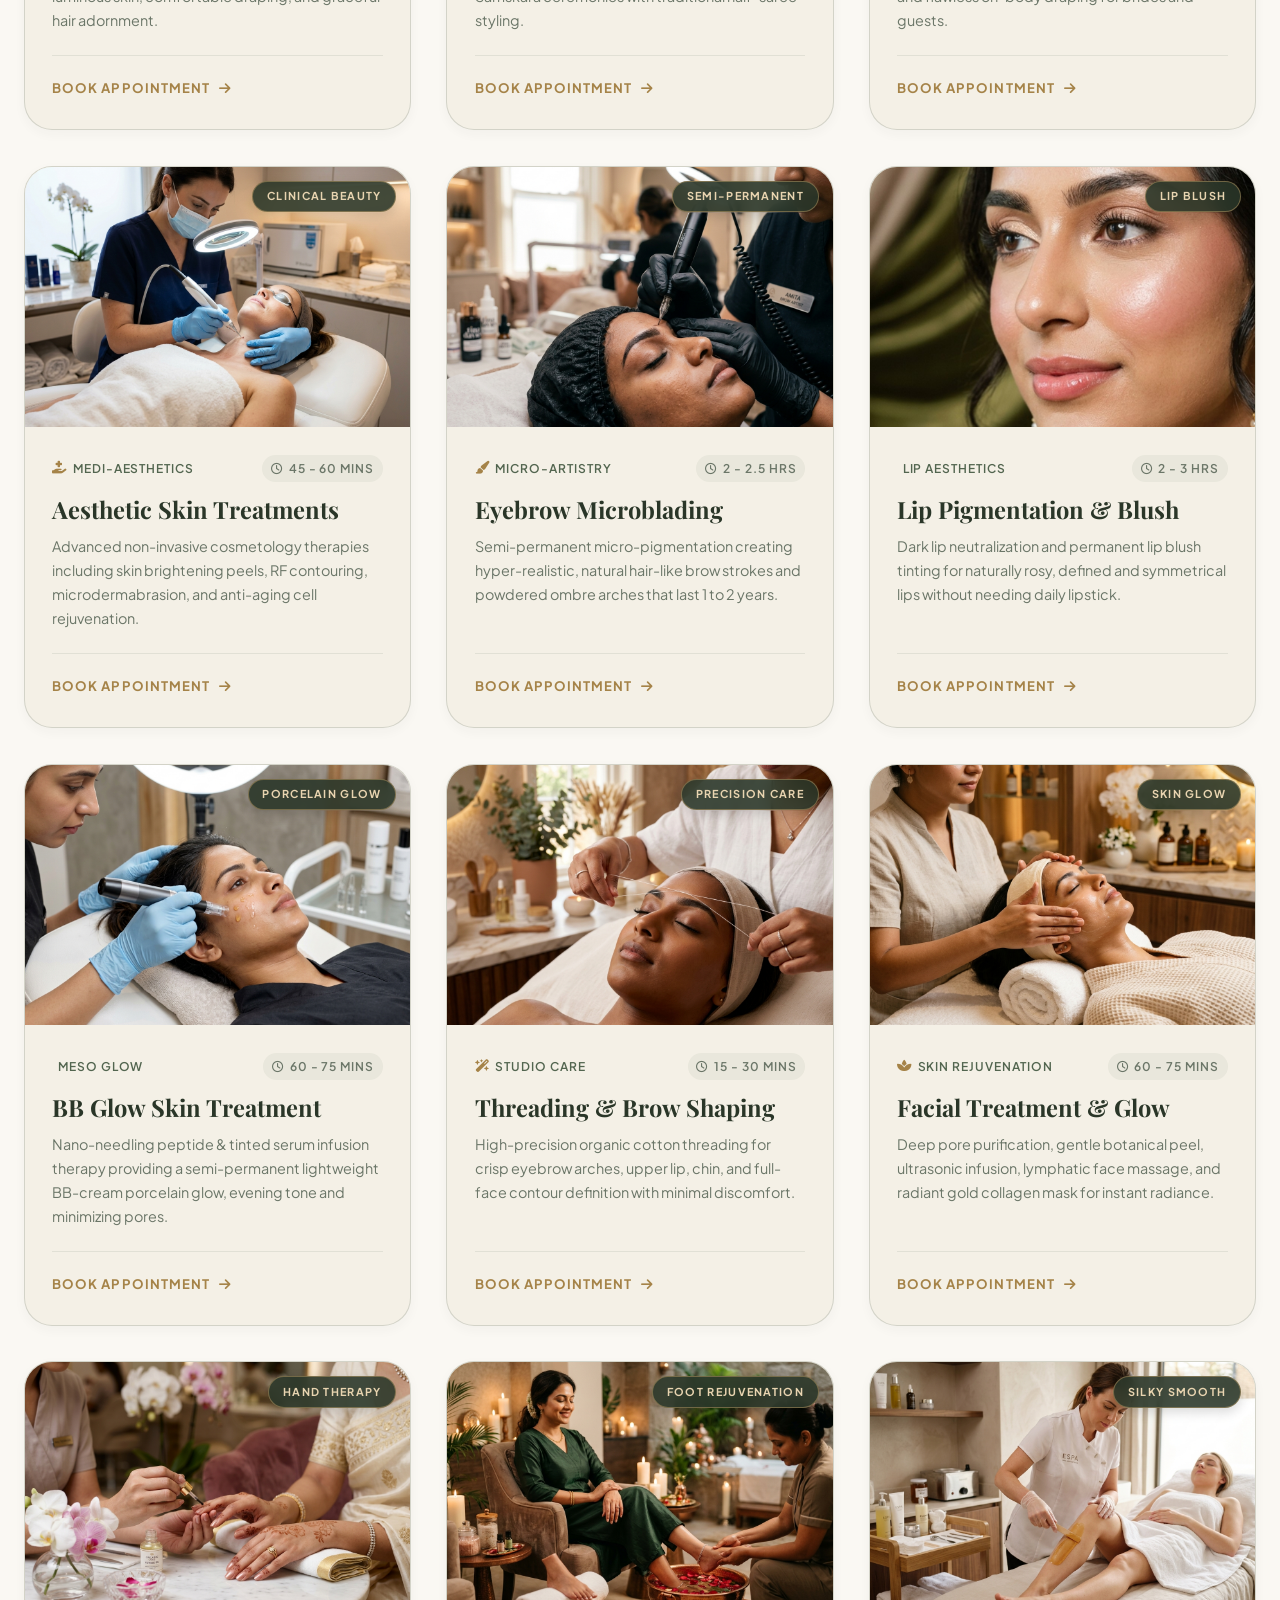
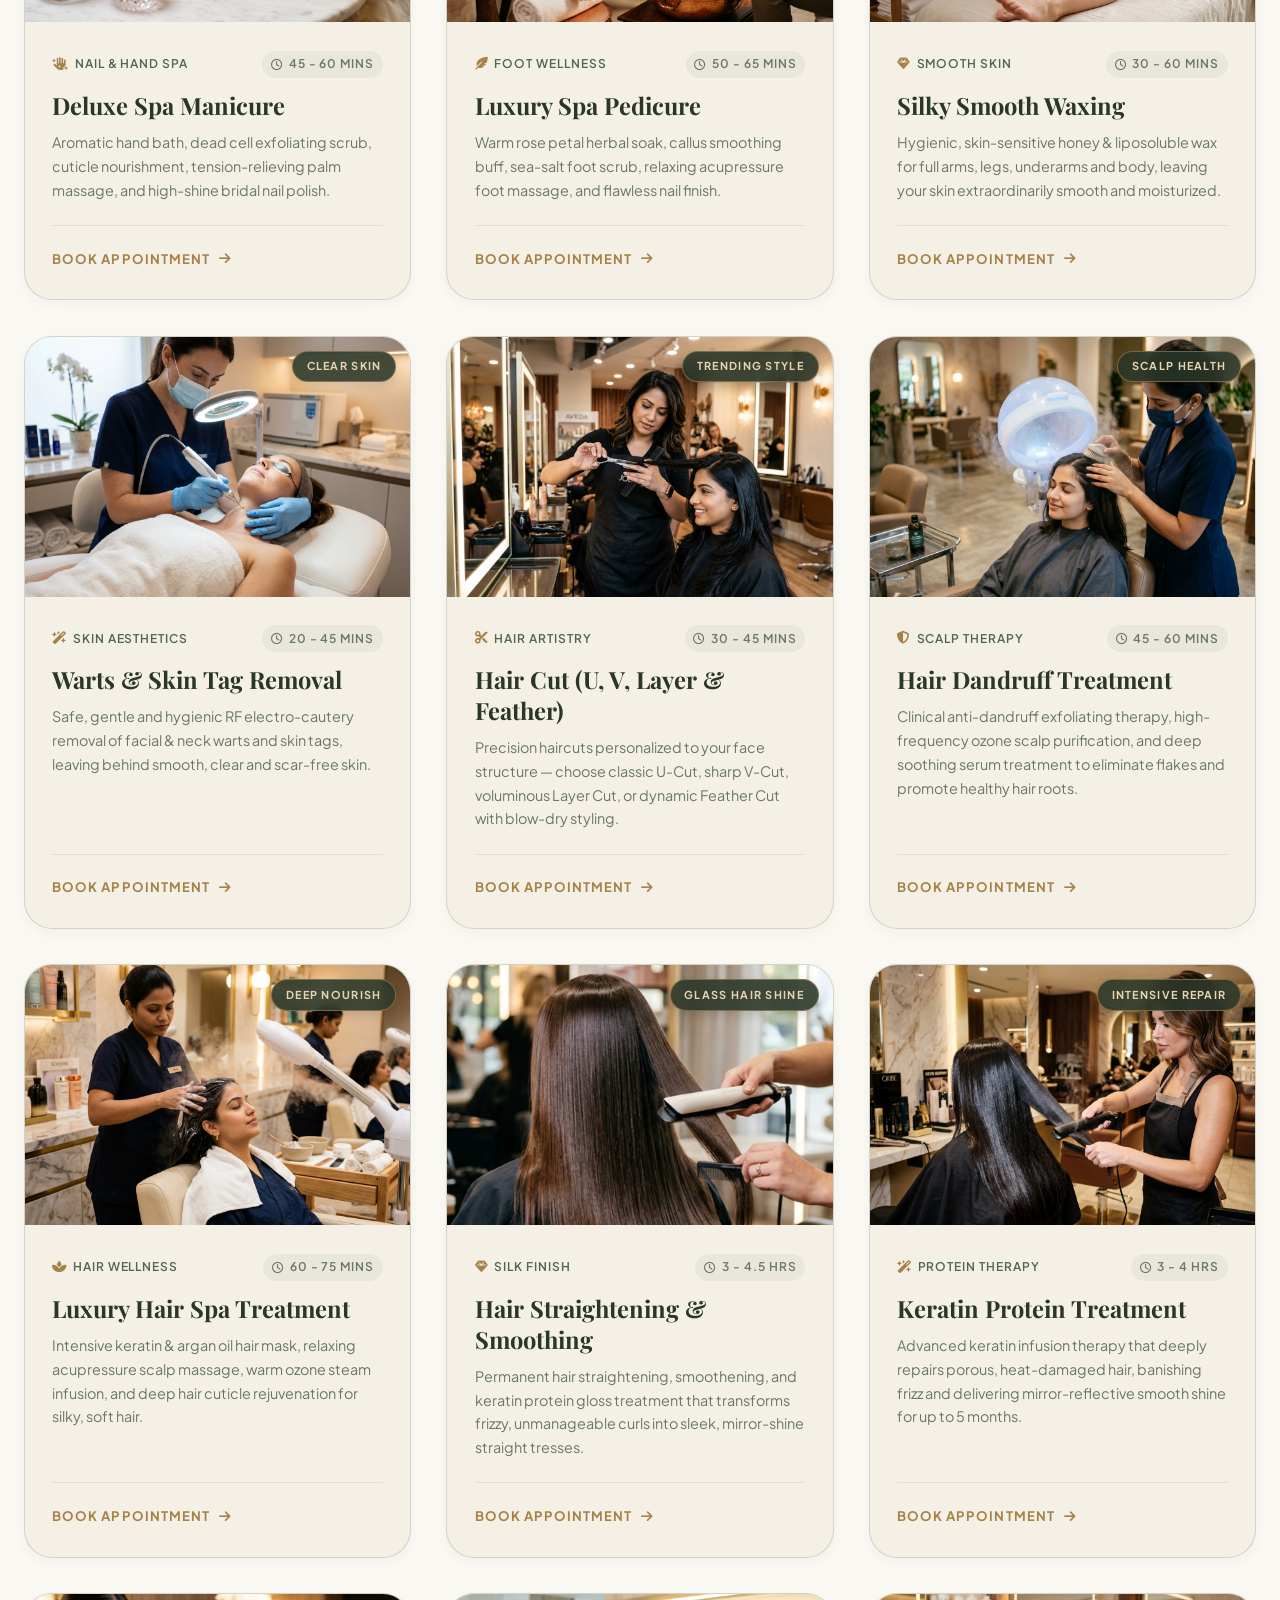
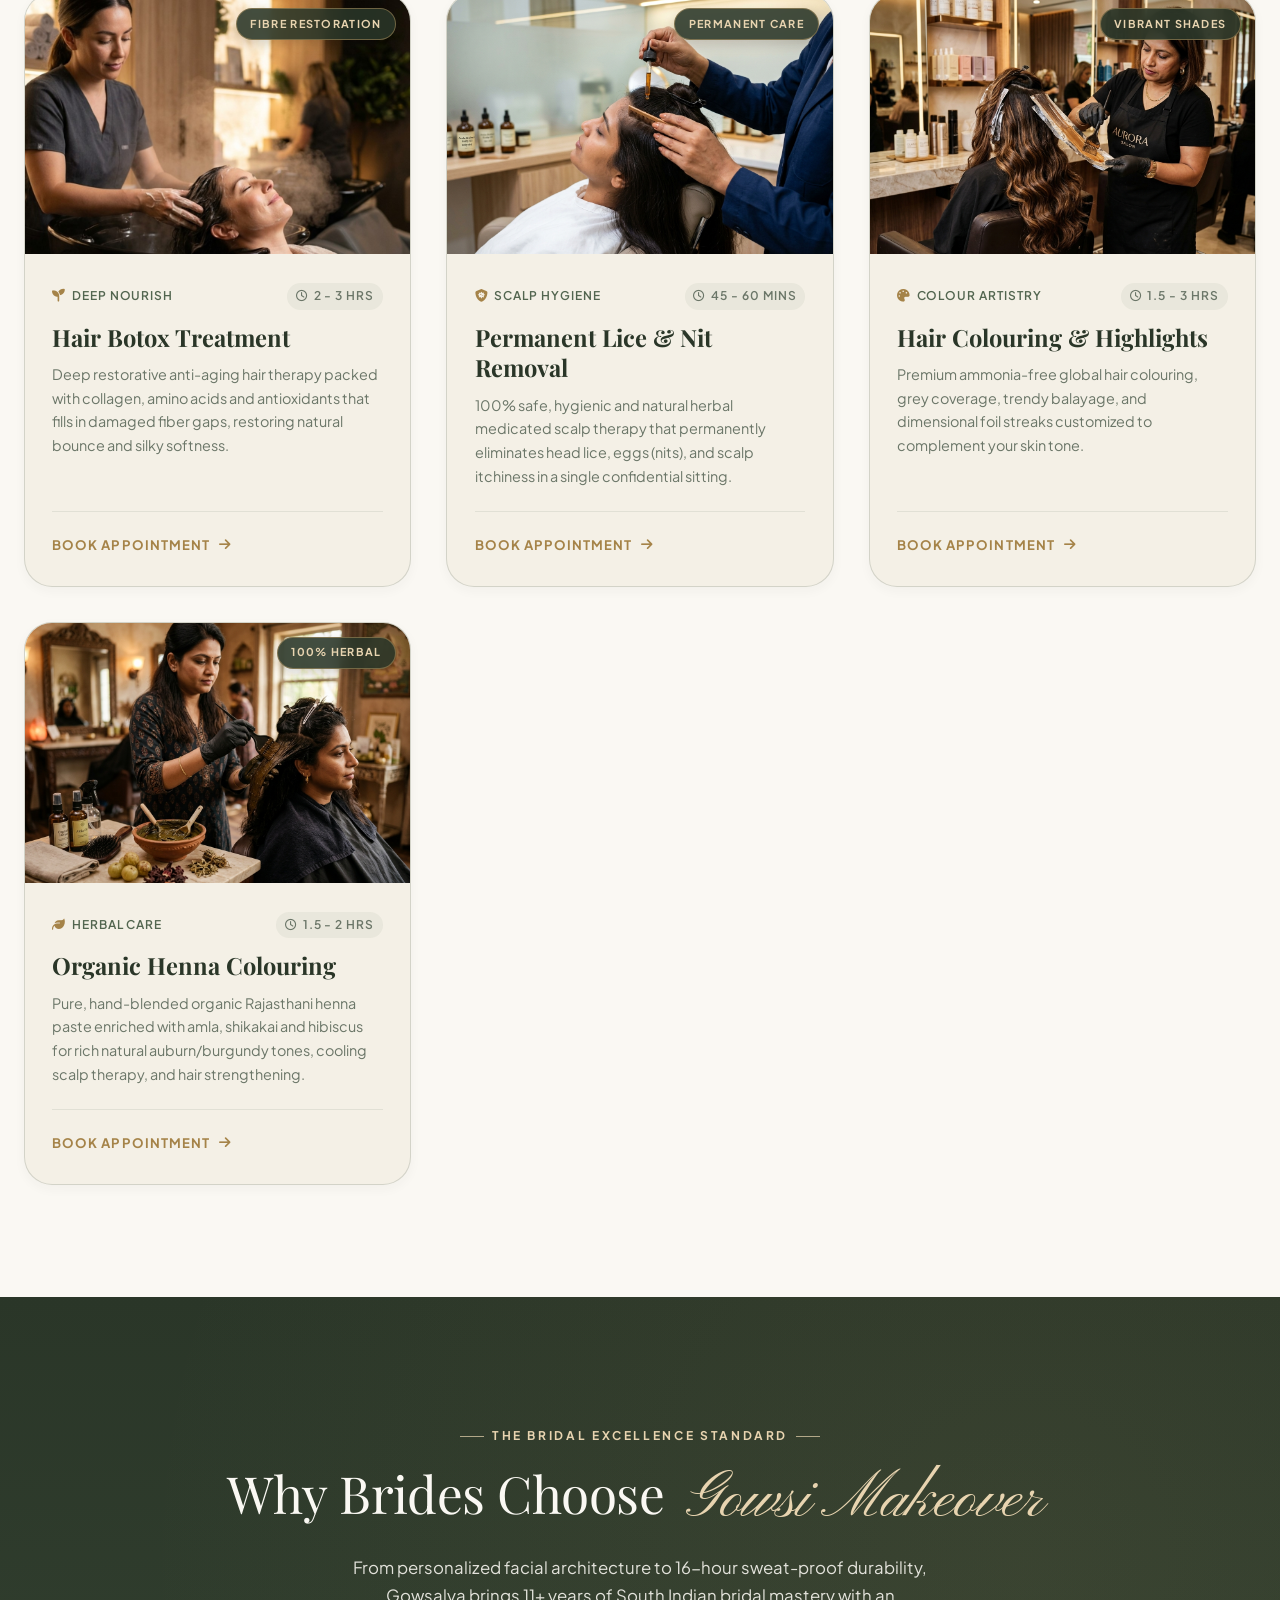
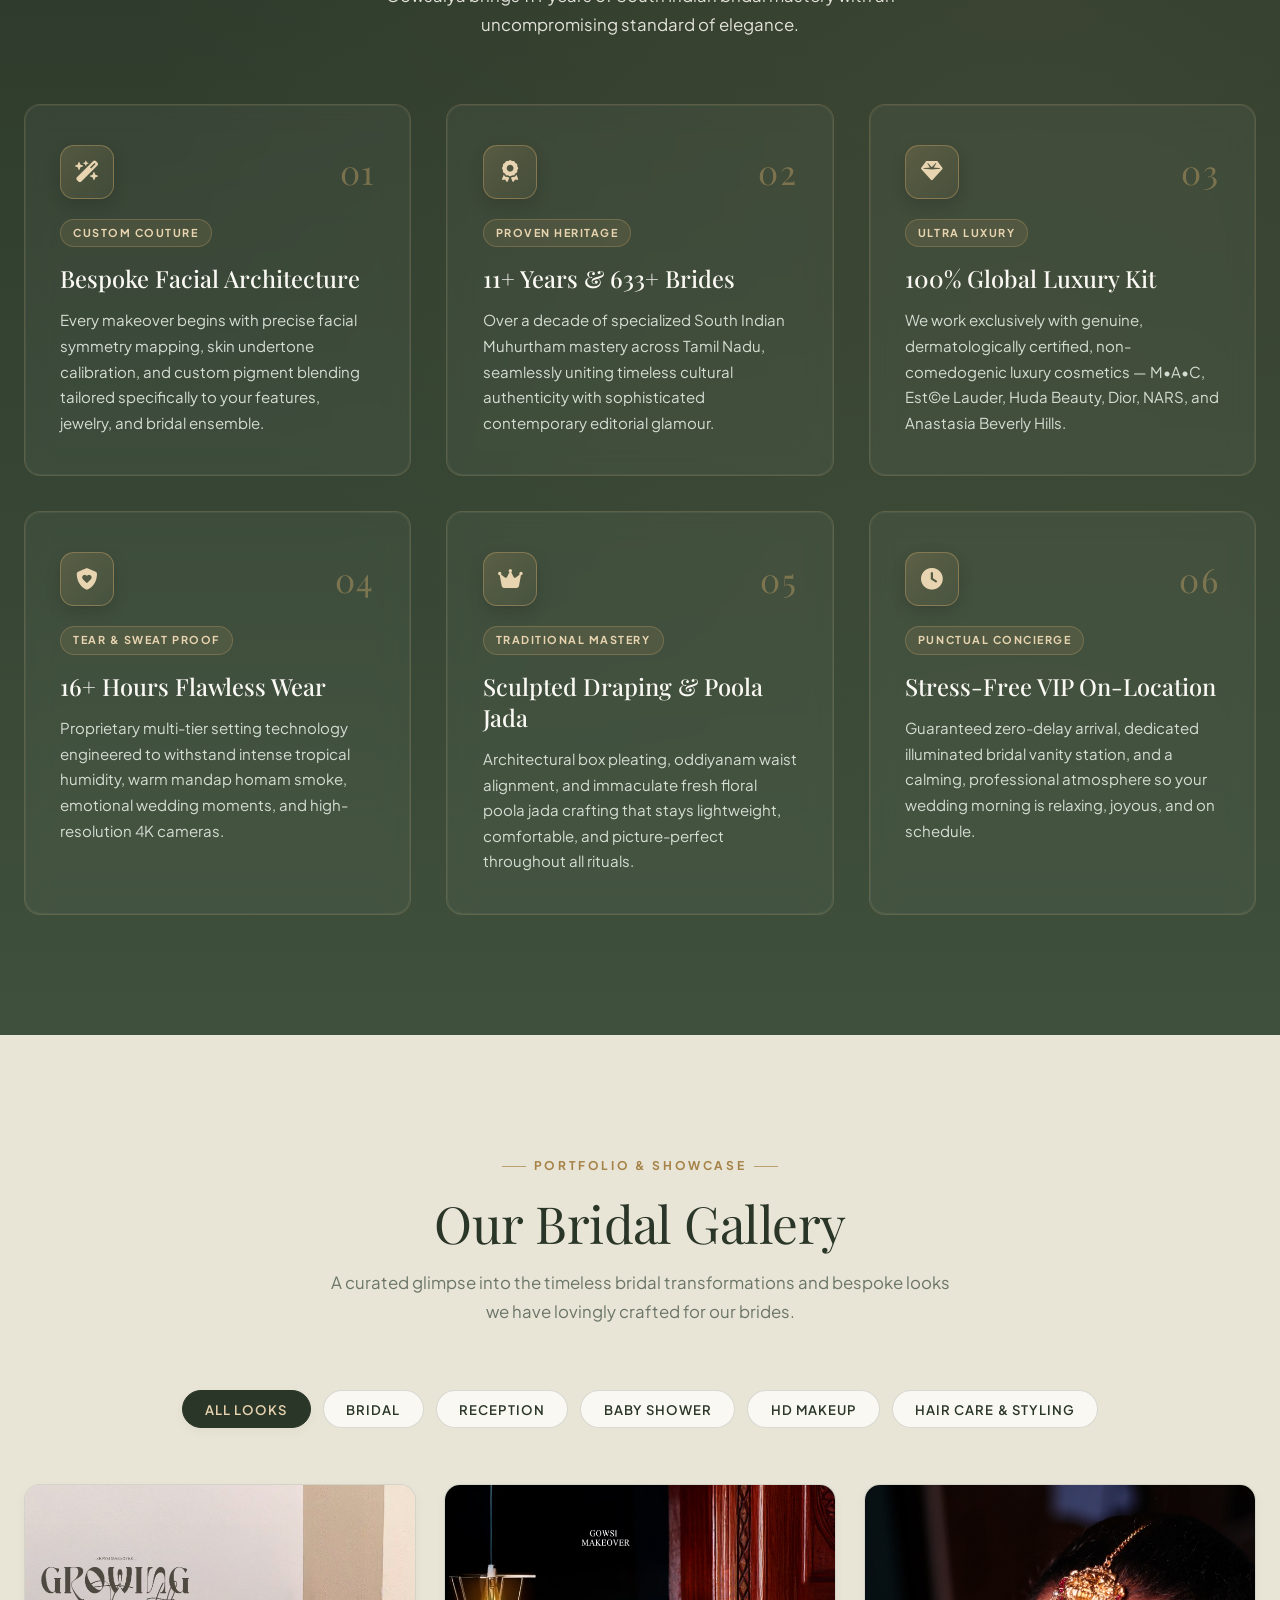
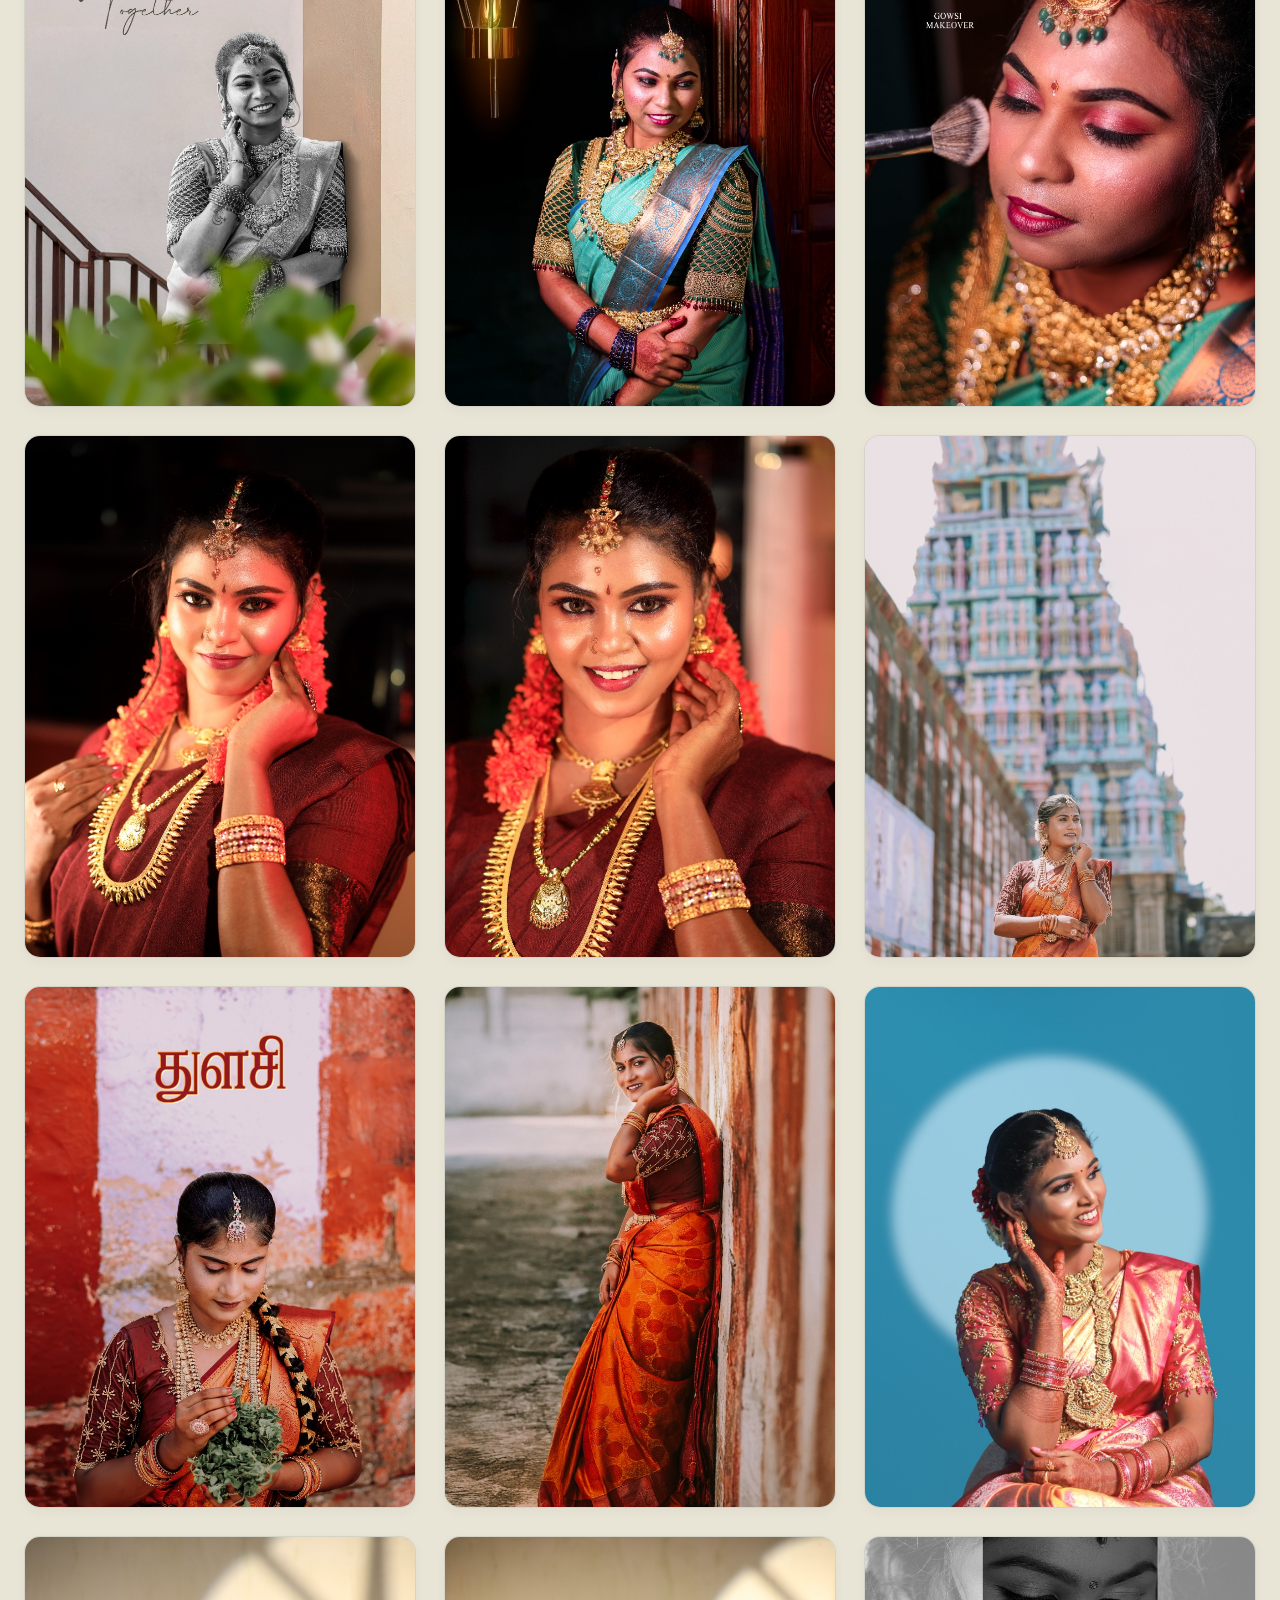
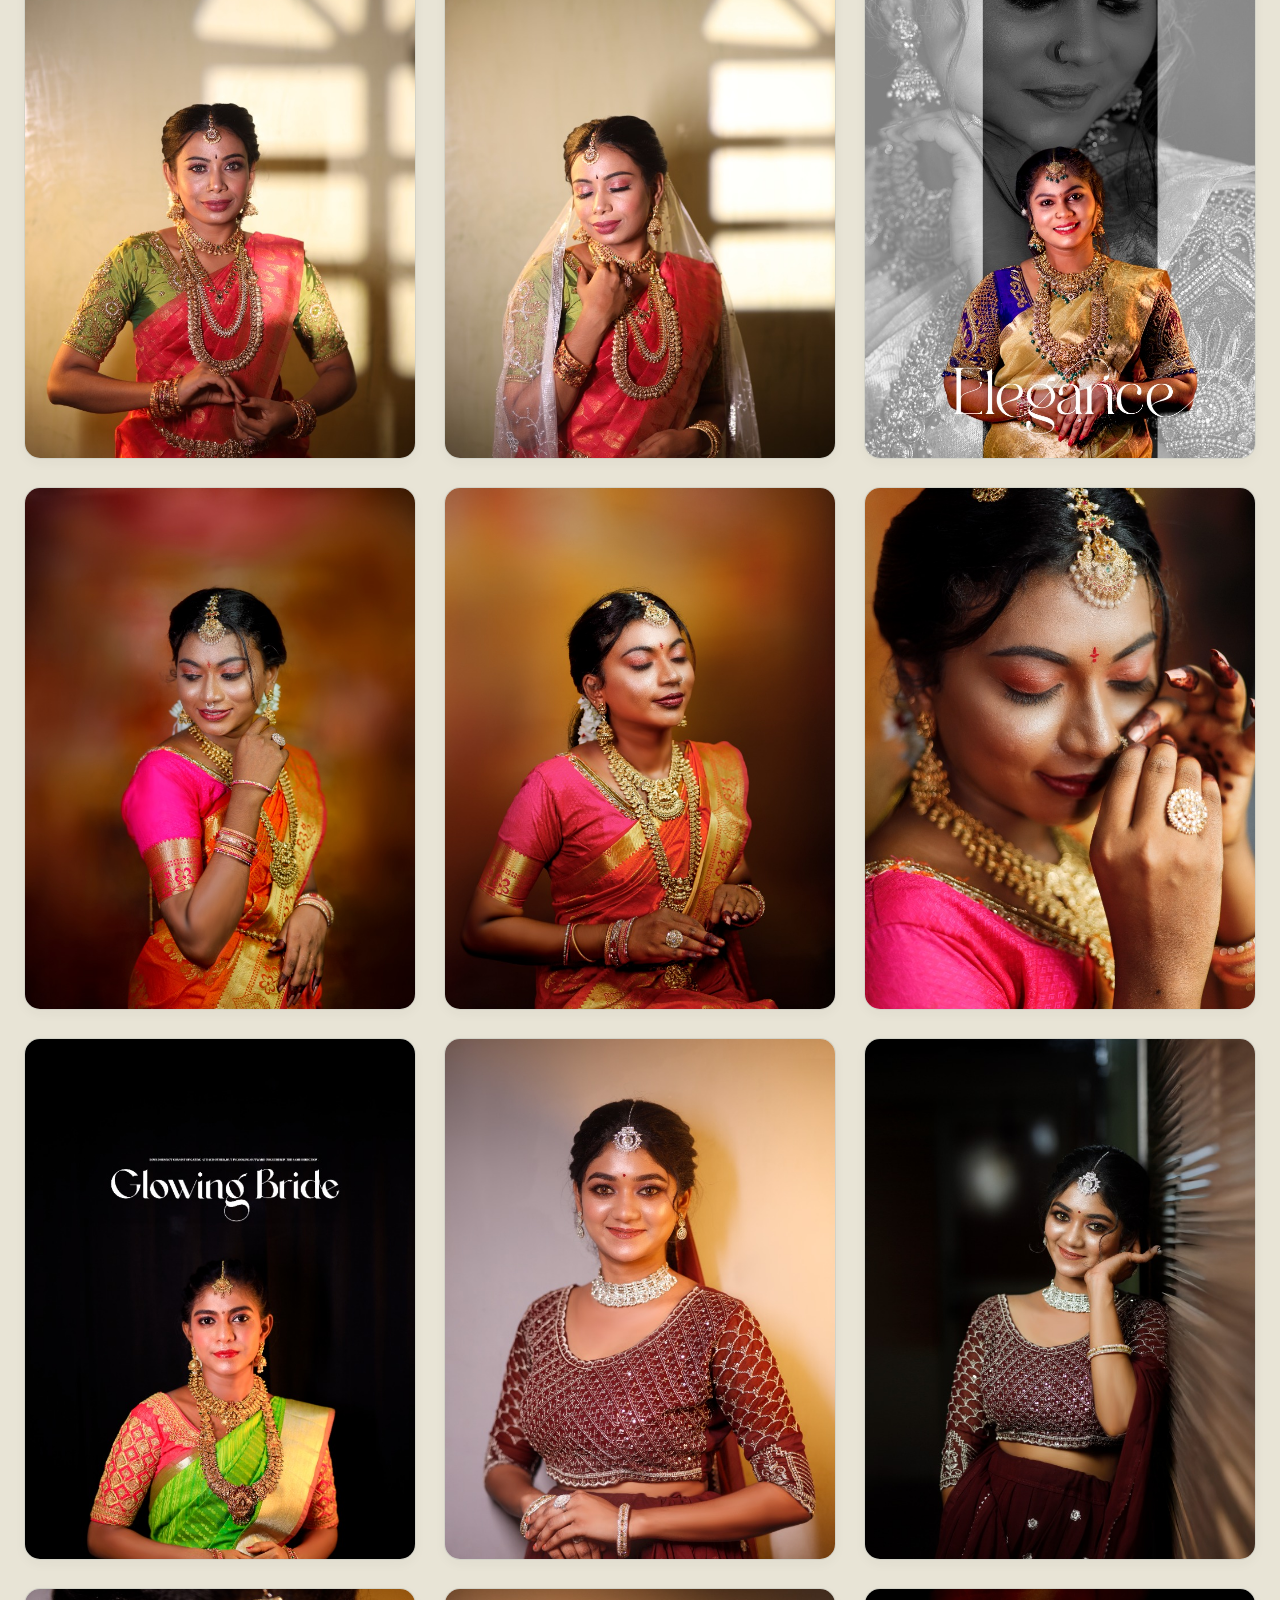
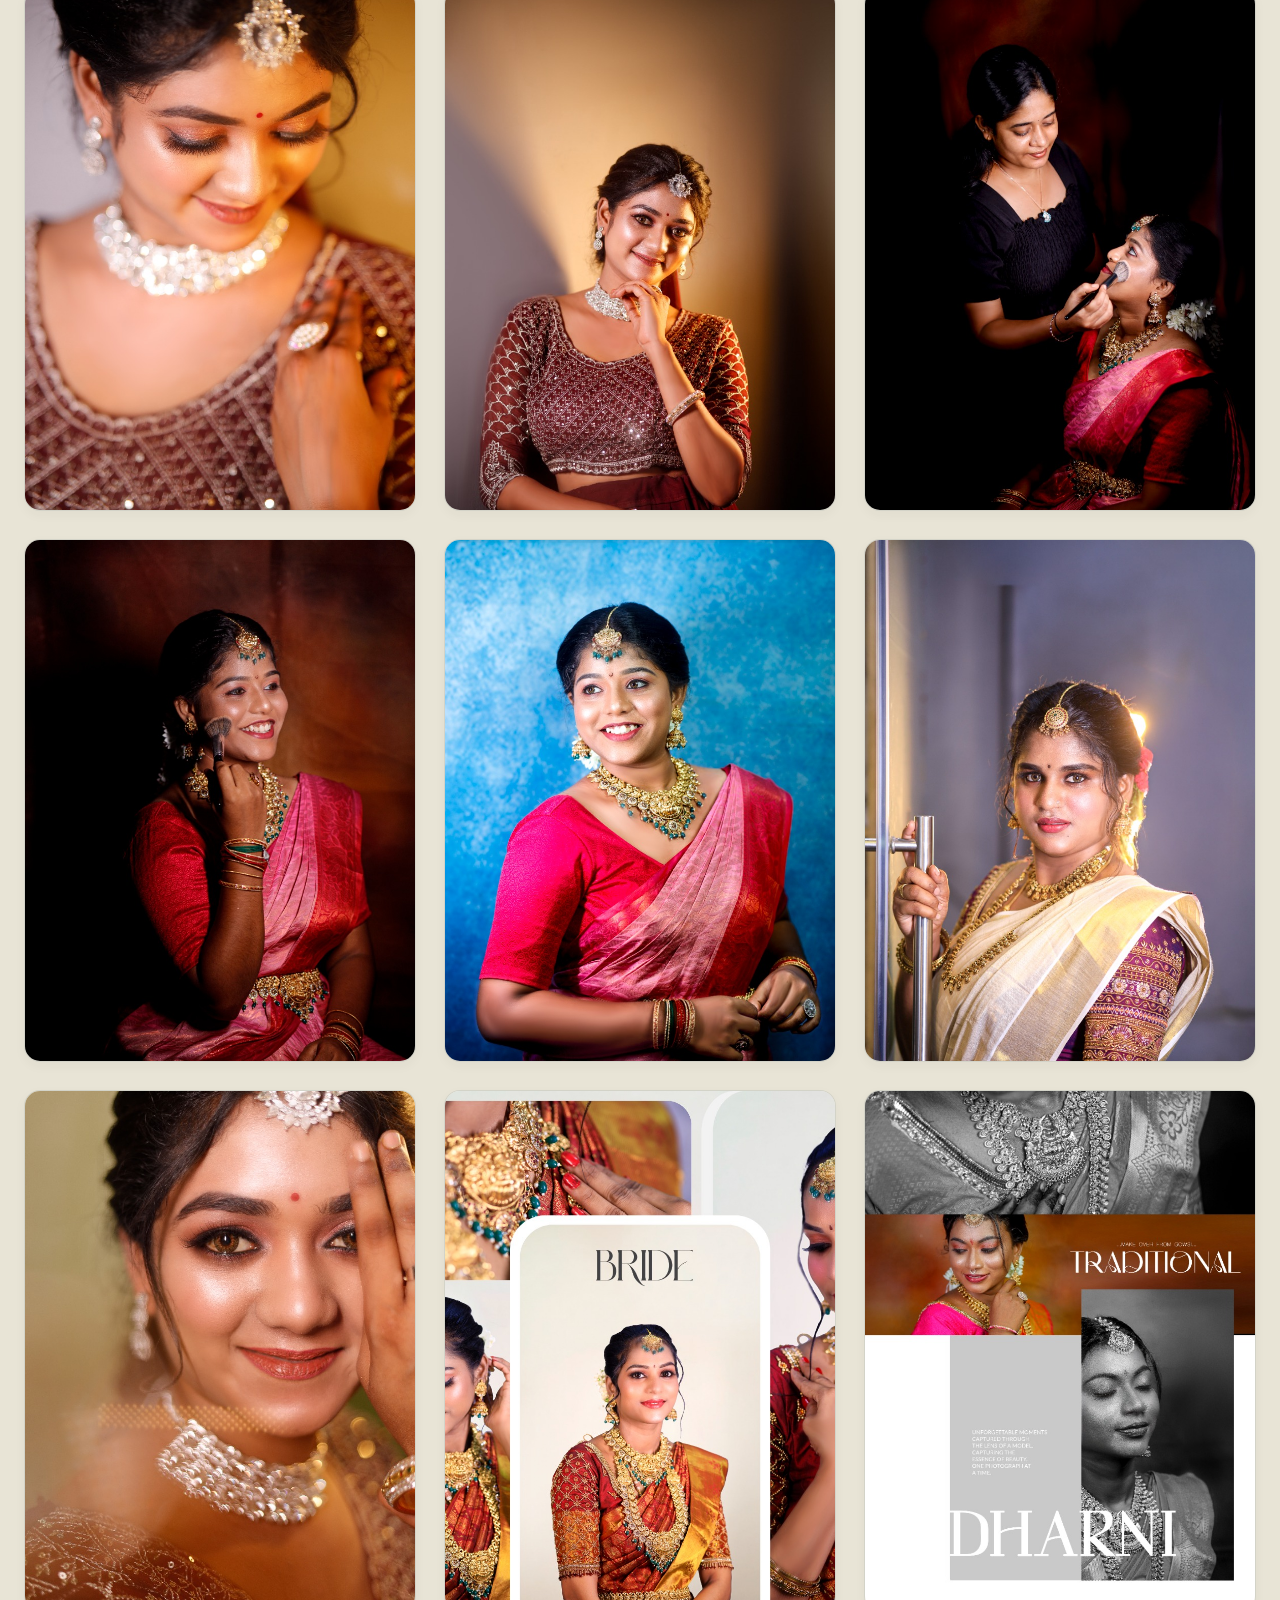
==== commit 1db8d08c: "Add files via upload" ====
--- a/gowsalya makeup/index.html
+++ b/gowsalya makeup/index.html
@@ -866,8 +866,8 @@
         <!-- 21. Luxury Hair Spa Treatment -->
         <div class="service-card" data-service-category="hair">
           <div class="service-image-box">
-            <img src="assets/images/service_hair_spa.jpg" alt="Luxury Hair Spa and Nourishing Smoothing Treatment Before and After Results">
-            <span class="service-badge-pill">Before &amp; After</span>
+            <img src="assets/images/service_hair_spa.jpg" alt="Deep Conditioning Luxury Hair Spa Treatment with Ozone Steam Infusion">
+            <span class="service-badge-pill">Deep Nourish</span>
           </div>
           <div class="service-content">
             <div class="service-meta-row">
